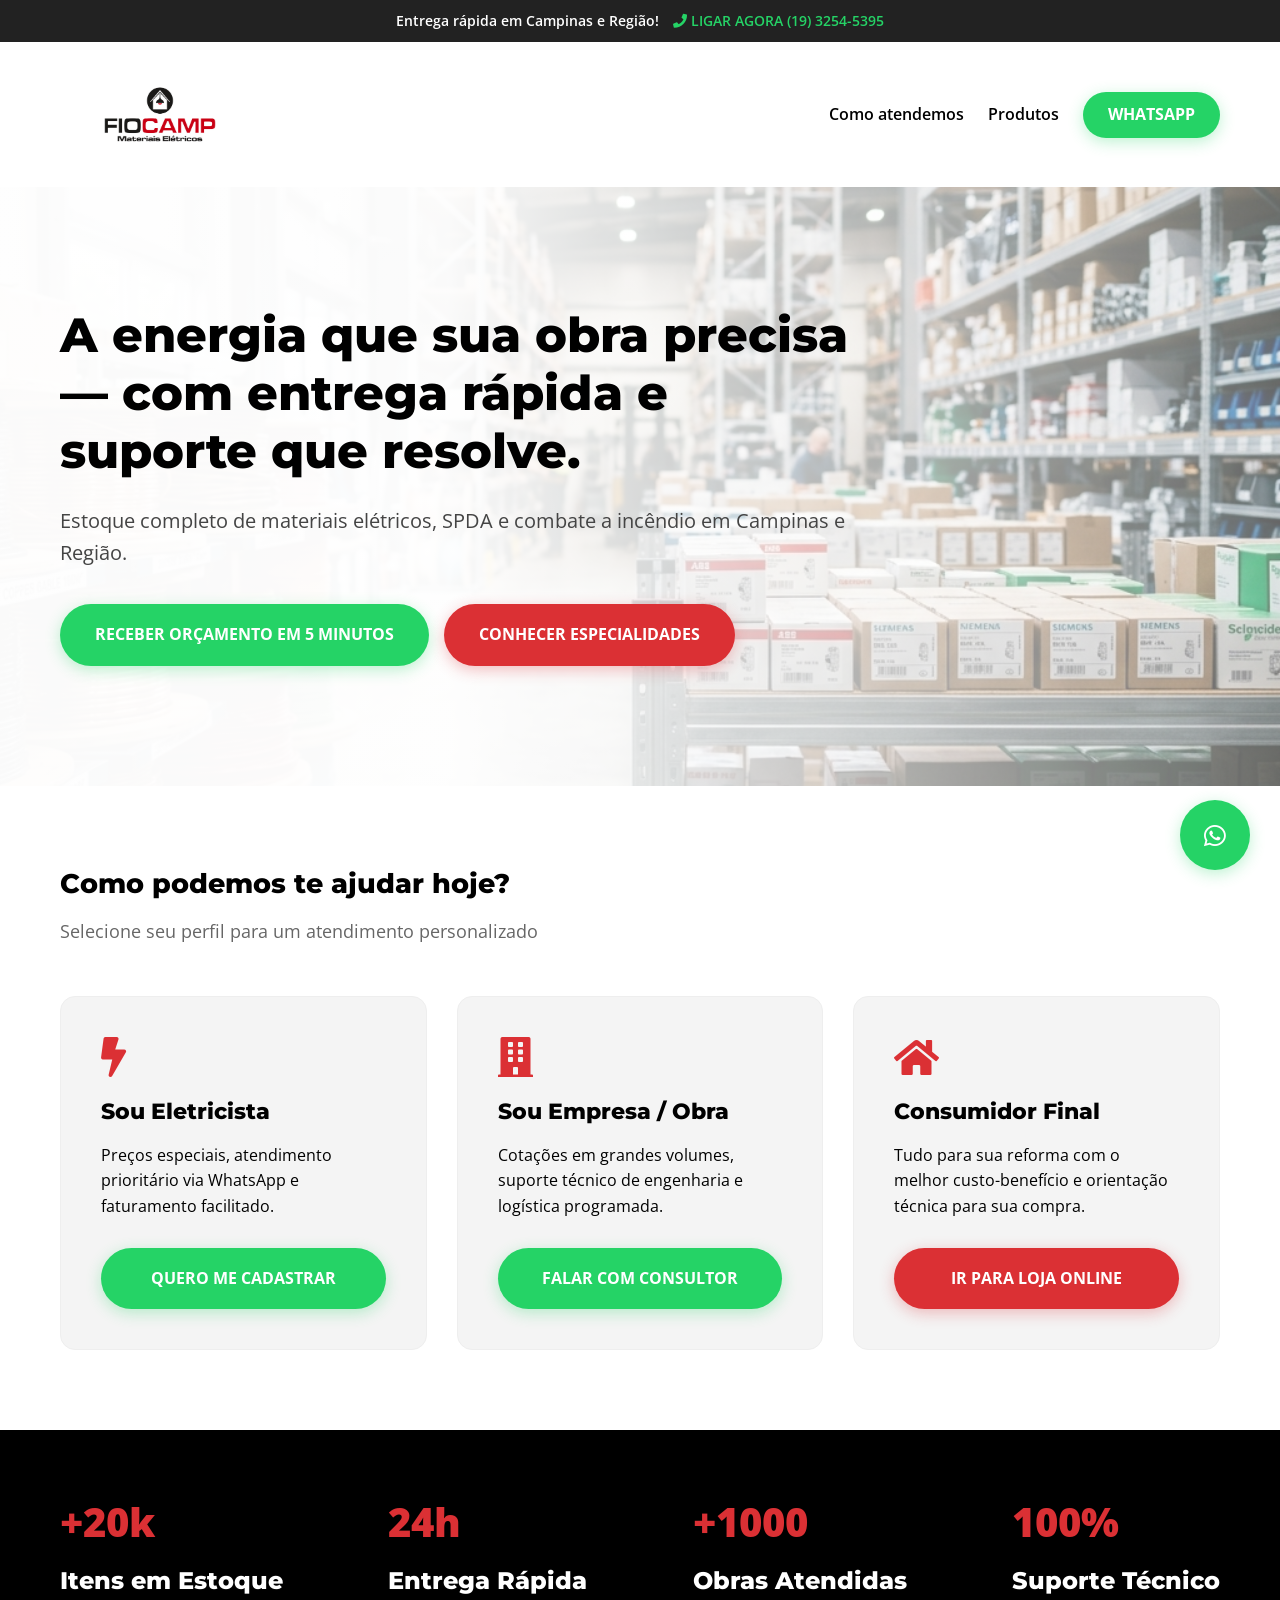
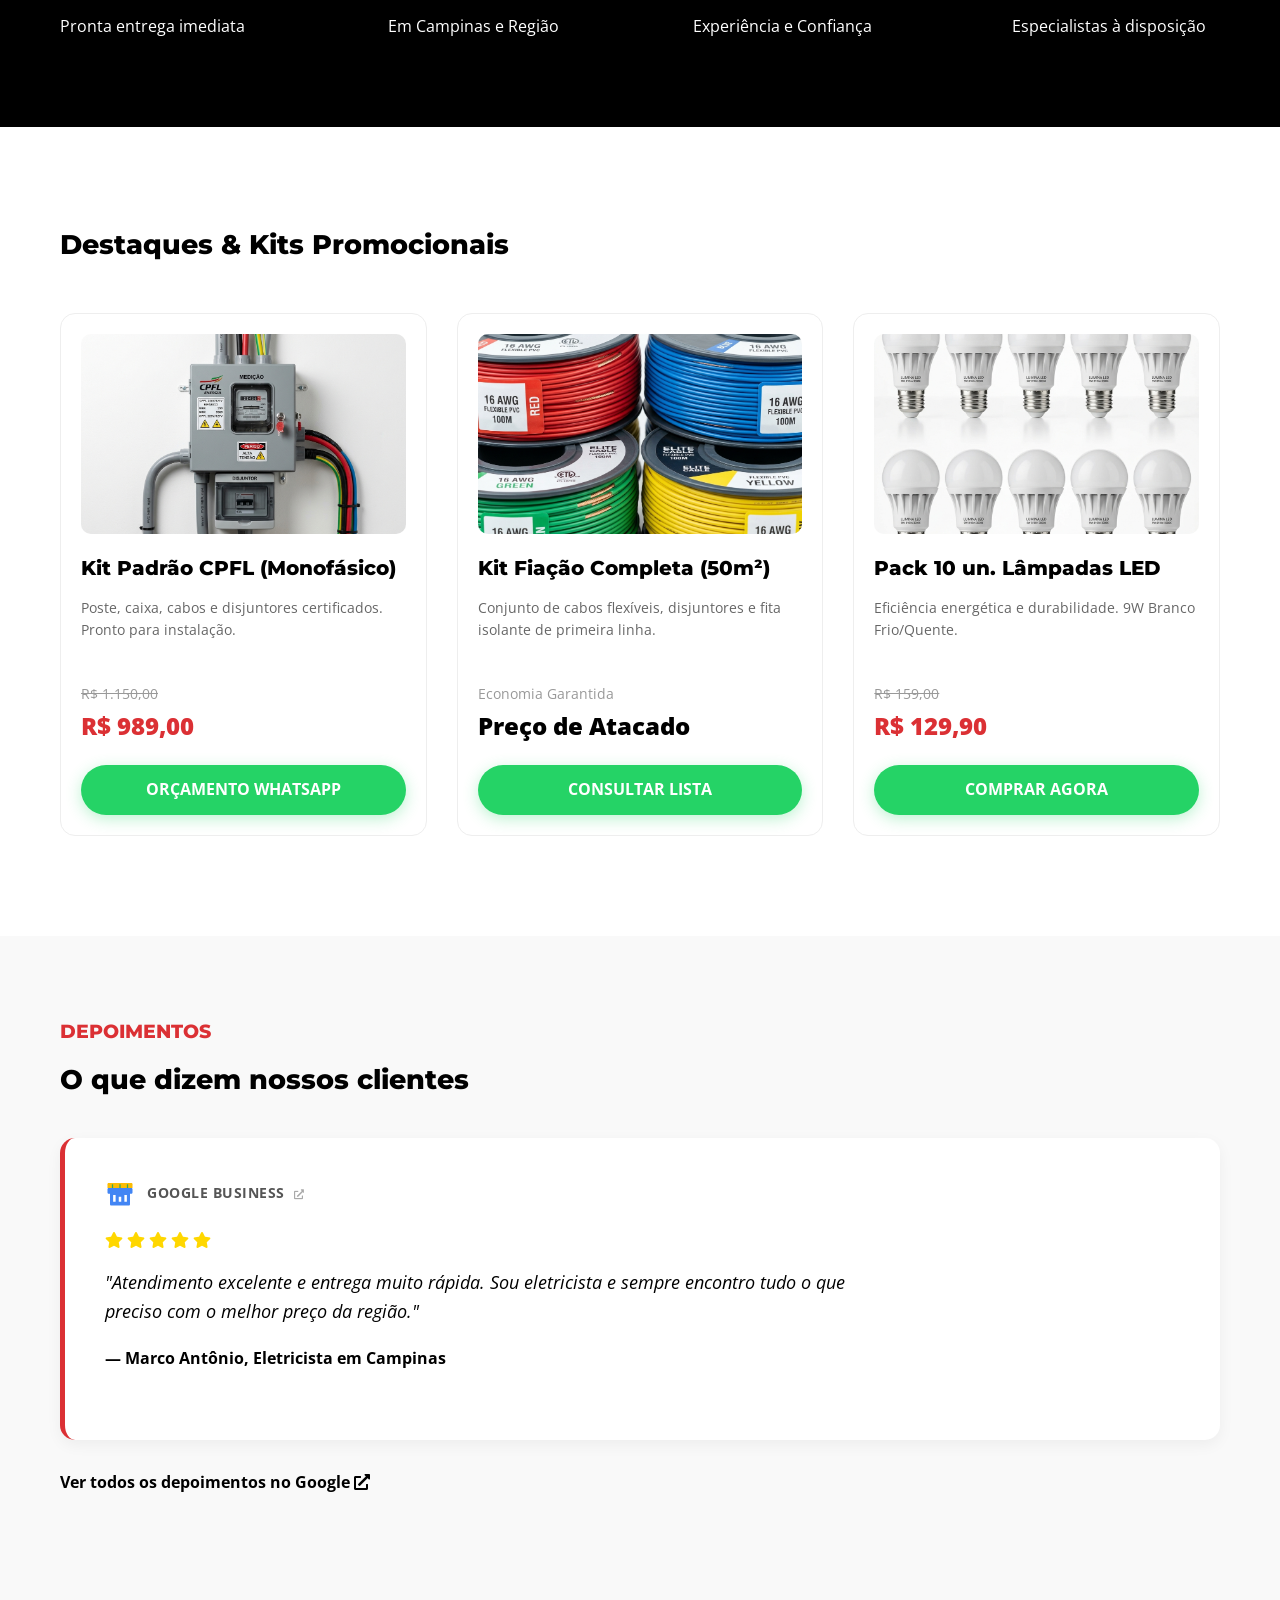
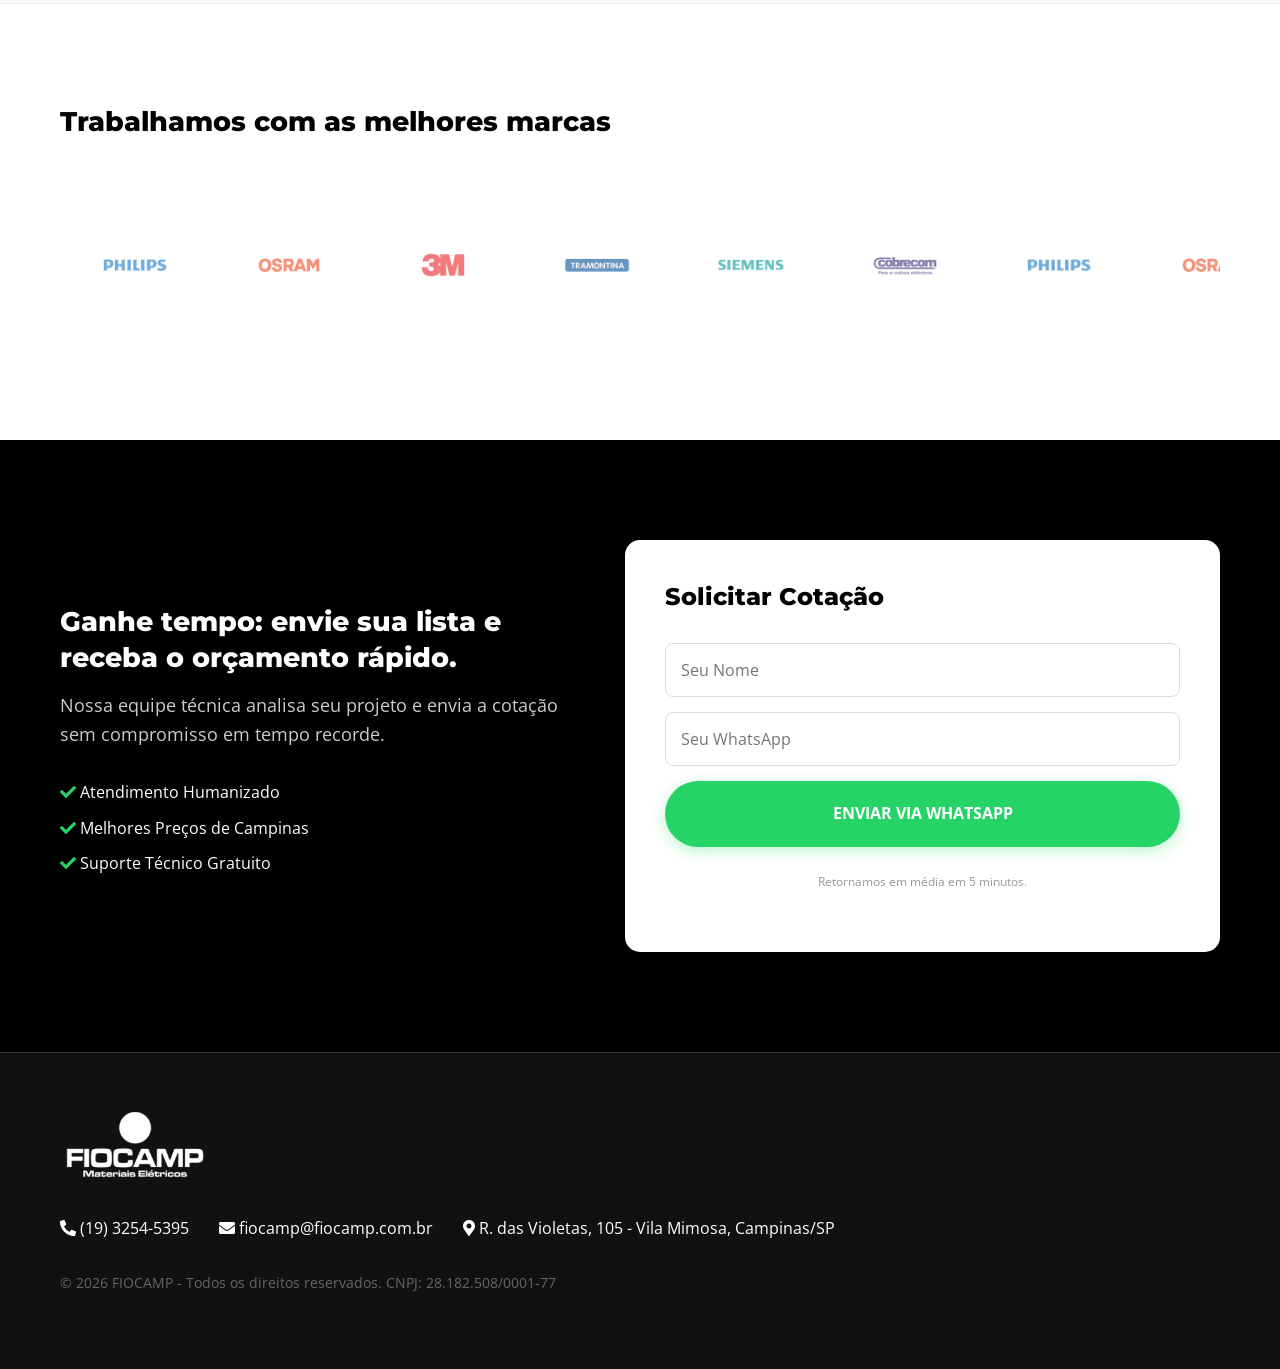
==== index.html @ ac436584 "LP Pronta" ====
<!DOCTYPE html>
<html lang="pt-BR" prefix="og: https://ogp.me/ns#" style="scroll-behavior: auto;">
<head>
    <!-- Google Tag Manager -->
    <script>(function(w,d,s,l,i){w[l]=w[l]||[];w[l].push({'gtm.start':
    new Date().getTime(),event:'gtm.js'});var f=d.getElementsByTagName(s)[0],
    j=d.createElement(s),dl=l!='dataLayer'?'&l='+l:'';j.async=true;j.src=
    'https://www.googletagmanager.com/gtm.js?id='+i+dl;f.parentNode.insertBefore(j,f);
    })(window,document,'script','dataLayer','GTM-TBTW4PV');</script>
    <!-- End Google Tag Manager -->
    <meta charset="utf-8"/>
    <meta content="width=device-width, initial-scale=1" name="viewport"/>
    <title>Fiocamp | Materiais Elétricos - Entrega Rápida e Suporte Técnico</title>
    <meta content="Na Fiocamp você encontra o melhor preço de Campinas e Região. Atendimento especializado para eletricistas e empresas." name="description"/>
    
    <!-- Professional Asset Structure -->
    <link href="assets/css/style_b1fcbb6258f4.css" rel="stylesheet"/>
    <link href="assets/css/frontend_5857b08c1a26.css" rel="stylesheet"/>
    <link href="assets/css/post-6_822594652a7a.css" rel="stylesheet"/>
    <link href="assets/css/all_f441f834dbaa.css" rel="stylesheet"/>
    <link href="assets/css/fiocamp-main.css" rel="stylesheet"/>
    
    <link crossorigin="anonymous" href="https://fonts.gstatic.com" rel="preconnect"/>
    <link href="https://fonts.googleapis.com/css2?family=Montserrat:wght@400;700;800&family=Open+Sans:wght@400;600;700&display=swap" rel="stylesheet">
</head>
<body class="home">
    <!-- Google Tag Manager (noscript) -->
    <noscript><iframe src="https://www.googletagmanager.com/ns.html?id=GTM-TBTW4PV"
    height="0" width="0" style="display:none;visibility:hidden"></iframe></noscript>
    <!-- End Google Tag Manager (noscript) -->

    <!-- Sticky Urgency Bar -->
    <div class="sticky-top-bar">
        Entrega rápida em Campinas e Região! 
        <a href="tel:1932545395"><i class="fas fa-phone"></i> LIGAR AGORA (19) 3254-5395</a>
    </div>

    <!-- Main Header -->
    <header class="header-main">
        <div class="fiocamp-container flex-between">
            <div class="logo">
                <img src="assets/img/logo-fiocamp_7df6f1ff0fe7.jpg" alt="Fiocamp Logo">
            </div>
            <nav>
                <a href="#how" style="margin-right: 20px; font-weight: 600; color: black; text-decoration: none;">Como atendemos</a>
                <a href="#products" style="margin-right: 20px; font-weight: 600; color: black; text-decoration: none;">Produtos</a>
                <a href="https://wa.me/551932545395" class="cta-button btn-whatsapp" style="padding: 10px 25px;">WhatsApp</a>
            </nav>
        </div>
    </header>

    <!-- Hero Section -->
    <section class="hero">
        <div class="fiocamp-container">
            <div class="hero-content">
                <h1>A energia que sua obra precisa — com entrega rápida e suporte que resolve.</h1>
                <p>Estoque completo de materiais elétricos, SPDA e combate a incêndio em Campinas e Região.</p>
                <div style="display: flex; gap: 15px; flex-wrap: wrap;">
                    <a href="https://wa.me/551932545395?text=Olá,%20gostaria%20de%20receber%20um%20orçamento%20rápido." class="cta-button btn-whatsapp">
                        Receber orçamento em 5 minutos
                    </a>
                    <a href="#how" class="cta-button btn-fiocamp">
                        Conhecer especialidades
                    </a>
                </div>
            </div>
        </div>
    </section>

    <!-- Segmentation Section -->
    <section id="how" class="segmentation">
        <div class="fiocamp-container">
            <h2>Como podemos te ajudar hoje?</h2>
            <p style="font-size: 18px; color: #666;">Selecione seu perfil para um atendimento personalizado</p>
            
            <div class="segment-grid">
                <!-- Card 1: Eletricista -->
                <div class="segment-card">
                    <i class="fas fa-bolt"></i>
                    <h3>Sou Eletricista</h3>
                    <p>Preços especiais, atendimento prioritário via WhatsApp e faturamento facilitado.</p>
                    <a href="https://wa.me/551932545395?text=Olá,%20sou%20eletricista%20e%20quero%20conhecer%20os%20benefícios." class="cta-button btn-whatsapp" style="display: block; width: 100%; box-sizing: border-box; margin-top: 15px;">Quero me cadastrar</a>
                </div>

                <!-- Card 2: Empresa/Obra -->
                <div class="segment-card">
                    <i class="fas fa-building"></i>
                    <h3>Sou Empresa / Obra</h3>
                    <p>Cotações em grandes volumes, suporte técnico de engenharia e logística programada.</p>
                    <a href="https://wa.me/551932545395?text=Olá,%20represento%20uma%20empresa%20e%20preciso%20de%20cotação%20para%20obra." class="cta-button btn-whatsapp" style="display: block; width: 100%; box-sizing: border-box; margin-top: 15px;">Falar com consultor</a>
                </div>

                <!-- Card 3: Consumidor -->
                <div class="segment-card">
                    <i class="fas fa-home"></i>
                    <h3>Consumidor Final</h3>
                    <p>Tudo para sua reforma com o melhor custo-benefício e orientação técnica para sua compra.</p>
                    <a href="https://fiocamp.com.br/loja/" class="cta-button btn-fiocamp" style="display: block; width: 100%; box-sizing: border-box; margin-top: 15px;">Ir para Loja Online</a>
                </div>
            </div>
        </div>
    </section>

    <!-- Value Grid / Social Proof Numbers -->
    <section class="value-grid">
        <div class="fiocamp-container flex-between steps-flex">
            <div class="step-item">
                <span>+20k</span>
                <h3>Itens em Estoque</h3>
                <p>Pronta entrega imediata</p>
            </div>
            <div class="step-item">
                <span>24h</span>
                <h3>Entrega Rápida</h3>
                <p>Em Campinas e Região</p>
            </div>
            <div class="step-item">
                <span>+1000</span>
                <h3>Obras Atendidas</h3>
                <p>Experiência e Confiança</p>
            </div>
            <div class="step-item">
                <span>100%</span>
                <h3>Suporte Técnico</h3>
                <p>Especialistas à disposição</p>
            </div>
        </div>
    </section>

    <!-- Active Sales / Kits Section -->
    <section id="products" style="padding: 100px 0; background: #fff;">
        <div class="fiocamp-container">
            <h2 style="margin-bottom: 50px;">Destaques & Kits Promocionais</h2>
            
            <div class="segment-grid">
                <!-- Kit 1 -->
                <div class="segment-card" style="text-align: left; padding: 20px; background: white;">
                    <img src="assets/img/kit-cpfl.png" alt="Kit Padrão CPFL" style="width: 100%; height: 200px; object-fit: cover; border-radius: 10px; margin-bottom: 20px;">
                    <h3 style="font-size: 20px;">Kit Padrão CPFL (Monofásico)</h3>
                    <p style="font-size: 14px; color: #666; height: 60px;">Poste, caixa, cabos e disjuntores certificados. Pronto para instalação.</p>
                    <div style="margin: 20px 0;">
                        <span style="font-size: 14px; color: #999; text-decoration: line-through;">R$ 1.150,00</span><br>
                        <span style="font-size: 24px; font-weight: 800; color: var(--brand-red);">R$ 989,00</span>
                    </div>
                    <a href="https://wa.me/551932545395?text=Quero%20o%20orçamento%20do%20Kit%20CPFL." class="cta-button btn-whatsapp" style="width: 100%; box-sizing: border-box; padding: 12px; display: block;">Orçamento WhatsApp</a>
                </div>

                <!-- Kit 2 -->
                <div class="segment-card" style="text-align: left; padding: 20px; background: white;">
                    <img src="assets/img/kit-fiacao.png" alt="Kit Fiação Completa" style="width: 100%; height: 200px; object-fit: cover; border-radius: 10px; margin-bottom: 20px;">
                    <h3 style="font-size: 20px;">Kit Fiação Completa (50m²)</h3>
                    <p style="font-size: 14px; color: #666; height: 60px;">Conjunto de cabos flexíveis, disjuntores e fita isolante de primeira linha.</p>
                    <div style="margin: 20px 0;">
                        <span style="font-size: 14px; color: #999;">Economia Garantida</span><br>
                        <span style="font-size: 24px; font-weight: 800; color: var(--brand-black);">Preço de Atacado</span>
                    </div>
                    <a href="https://wa.me/551932545395?text=Quero%20cotar%20fiação%20completa%20para%20minha%20casa." class="cta-button btn-whatsapp" style="width: 100%; box-sizing: border-box; padding: 12px; display: block;">Consultar Lista</a>
                </div>

                <!-- Kit 3 -->
                <div class="segment-card" style="text-align: left; padding: 20px; background: white;">
                    <img src="assets/img/kit-led.png" alt="Pack Lâmpadas LED" style="width: 100%; height: 200px; object-fit: cover; border-radius: 10px; margin-bottom: 20px;">
                    <h3 style="font-size: 20px;">Pack 10 un. Lâmpadas LED</h3>
                    <p style="font-size: 14px; color: #666; height: 60px;">Eficiência energética e durabilidade. 9W Branco Frio/Quente.</p>
                    <div style="margin: 20px 0;">
                        <span style="font-size: 14px; color: #999; text-decoration: line-through;">R$ 159,00</span><br>
                        <span style="font-size: 24px; font-weight: 800; color: var(--brand-red);">R$ 129,90</span>
                    </div>
                    <a href="https://wa.me/551932545395?text=Quero%20comprar%20o%20pack%20de%20lâmpadas%20LED." class="cta-button btn-whatsapp" style="width: 100%; box-sizing: border-box; padding: 12px; display: block;">Comprar Agora</a>
                </div>
            </div>
        </div>
    </section>

    <!-- Testimonials Section -->
    <section style="padding: 80px 0; background: #f9f9f9;">
        <div class="fiocamp-container">
            <h5 style="color: var(--brand-red) !important; text-transform: uppercase; text-align: left;">Depoimentos</h5>
            <h2 style="text-align: left;">O que dizem nossos clientes</h2>
            <div style="margin-top: 40px; padding: 40px; background: white; border-radius: 15px; box-shadow: 0 5px 15px rgba(0,0,0,0.05); text-align: left; border-left: 5px solid var(--brand-red);">
                <a href="https://maps.app.goo.gl/wK7rv4rqfvJJYTan6" target="_blank" style="display: flex; align-items: center; gap: 12px; margin-bottom: 20px; text-decoration: none; width: fit-content;">
                    <svg height="30" viewBox="0 0 48 48" width="30" xmlns="http://www.w3.org/2000/svg">
                        <path d="M42 16H6c-1.1 0-2 .9-2 2v5c0 1.1.9 2 2 2h2v17c0 1.1.9 2 2 2h28c1.1 0 2-.9 2-2V25h2c1.1 0 2-.9 2-2v-5c0-1.1-.9-2-2-2zM26 38h-4v-8h4v8zm9 0h-4V27h4v8zm-18 0h-4V27h4v8z" fill="#4285F4"/>
                        <path d="M42 8H6c-1.1 0-2 .9-2 2v6h40v-6c0-1.1-.9-2-2-2z" fill="#FBBC05"/>
                        <path d="M11 10h2v6h-2zM23 10h2v6h-2zM35 10h2v6h-2z" fill="#34A853"/>
                    </svg>
                    <span style="font-weight: 700; color: #555; font-size: 14px; letter-spacing: 0.5px;">GOOGLE BUSINESS <i class="fas fa-external-link-alt" style="font-size: 10px; margin-left: 5px; opacity: 0.5;"></i></span>
                </a>
                <div style="margin-bottom: 15px;">
                    <i class="fas fa-star" style="color: #FFD700;"></i>
                    <i class="fas fa-star" style="color: #FFD700;"></i>
                    <i class="fas fa-star" style="color: #FFD700;"></i>
                    <i class="fas fa-star" style="color: #FFD700;"></i>
                    <i class="fas fa-star" style="color: #FFD700;"></i>
                </div>
                <p style="font-style: italic; font-size: 18px; max-width: 800px; margin: 0; line-height: 1.6;">"Atendimento excelente e entrega muito rápida. Sou eletricista e sempre encontro tudo o que preciso com o melhor preço da região."</p>
                <p style="font-weight: 700; margin-top: 20px; color: var(--brand-black);">— Marco Antônio, Eletricista em Campinas</p>
            </div>
            <p style="margin-top: 30px; text-align: left;"><a href="https://maps.app.goo.gl/wK7rv4rqfvJJYTan6" target="_blank" style="color: var(--brand-black); font-weight: 700;">Ver todos os depoimentos no Google <i class="fas fa-external-link-alt"></i></a></p>
        </div>
    </section>

    <!-- Suppliers Section -->
    <section style="padding: 100px 0; background: white; border-top: 1px solid #eee;">
        <div class="fiocamp-container">
            <h2 style="margin-bottom: 50px;">Trabalhamos com as melhores marcas</h2>
            
            <div class="logo-slider">
                <div class="logo-slide-track">
                    <img src="assets/img/logo-philips_f23d763f620d.jpg" alt="Philips">
                    <img src="assets/img/logo-osram_849291868af7.jpg" alt="Osram">
                    <img src="assets/img/logo-3m_67d319522f03.jpg" alt="3M">
                    <img src="assets/img/logo-tramontina_ee890779afdc.jpg" alt="Tramontina">
                    <img src="assets/img/logo-siemens_4dee984e5276.jpg" alt="Siemens">
                    <img src="assets/img/logo-cobrecom_6df95ffb665f.jpg" alt="Cobrecom">
                    <img src="assets/img/logo-philips_f23d763f620d.jpg" alt="Philips">
                    <img src="assets/img/logo-osram_849291868af7.jpg" alt="Osram">
                    <img src="assets/img/logo-3m_67d319522f03.jpg" alt="3M">
                    <img src="assets/img/logo-tramontina_ee890779afdc.jpg" alt="Tramontina">
                    <img src="assets/img/logo-siemens_4dee984e5276.jpg" alt="Siemens">
                    <img src="assets/img/logo-cobrecom_6df95ffb665f.jpg" alt="Cobrecom">
                </div>
            </div>
        </div>
    </section>

    <!-- Simplified Contact Section -->
    <section id="contact" style="padding: 100px 0; background: #000; color: white;">
        <div class="fiocamp-container" style="display: flex; flex-wrap: wrap; gap: 50px; align-items: center;">
            <div style="flex: 1; min-width: 300px;">
                <h2 style="color: white !important;">Ganhe tempo: envie sua lista e receba o orçamento rápido.</h2>
                <p style="font-size: 18px; color: #ccc;">Nossa equipe técnica analisa seu projeto e envia a cotação sem compromisso em tempo recorde.</p>
                <div style="margin-top: 30px;">
                    <p style="margin-bottom: 10px;"><i class="fas fa-check" style="color: #25D366;"></i> Atendimento Humanizado</p>
                    <p style="margin-bottom: 10px;"><i class="fas fa-check" style="color: #25D366;"></i> Melhores Preços de Campinas</p>
                    <p style="margin-bottom: 10px;"><i class="fas fa-check" style="color: #25D366;"></i> Suporte Técnico Gratuito</p>
                </div>
            </div>
            <div style="flex: 1; min-width: 300px; background: white; padding: 40px; border-radius: 15px;">
                <h3 style="color: #000 !important; margin-bottom: 30px;">Solicitar Cotação</h3>
                <form id="whatsapp-contact-form" action="#" style="display: flex; flex-direction: column; gap: 15px;">
                    <input type="text" id="form-name" placeholder="Seu Nome" required style="padding: 15px; border-radius: 8px; border: 1px solid #ddd; font-family: inherit; width: 100%; box-sizing: border-box;">
                    <input type="text" id="form-phone" placeholder="Seu WhatsApp" required style="padding: 15px; border-radius: 8px; border: 1px solid #ddd; font-family: inherit; width: 100%; box-sizing: border-box;">
                    <button type="submit" class="cta-button btn-whatsapp" style="width: 100%; border: none;">ENVIAR VIA WHATSAPP</button>
                    <p style="font-size: 12px; color: #999; text-align: center; margin-top: 10px;">Retornamos em média em 5 minutos.</p>
                </form>
            </div>
        </div>
    </section>

    <!-- Footer -->
    <footer style="padding: 50px 0; background: #111; color: white; border-top: 1px solid #333; text-align: left;">
        <div class="fiocamp-container">
            <img src="assets/img/logo-fiocamp-238x132_993b804671f2.png" alt="Fiocamp" style="max-width: 150px; filter: brightness(0) invert(1); margin-bottom: 30px;">
            <div style="display: flex; justify-content: flex-start; gap: 30px; margin-bottom: 30px; flex-wrap: wrap;">
                <span><i class="fas fa-phone-alt"></i> (19) 3254-5395</span>
                <span><i class="fas fa-envelope"></i> fiocamp@fiocamp.com.br</span>
                <span><i class="fas fa-map-marker-alt"></i> R. das Violetas, 105 - Vila Mimosa, Campinas/SP</span>
            </div>
            <p style="font-size: 14px; color: #666;">&copy; 2026 FIOCAMP - Todos os direitos reservados. CNPJ: 28.182.508/0001-77</p>
        </div>
    </footer>

    <!-- Floating WhatsApp -->
    <div class="whatsapp-float">
        <a href="https://wa.me/551932545395" class="cta-button btn-whatsapp" style="border-radius: 50%; padding: 20px; font-size: 25px; display: flex; align-items: center; justify-content: center; width: 70px; height: 70px;">
            <i class="fab fa-whatsapp"></i>
        </a>
    </div>

    <!-- Mobile Action Bar -->
    <div class="mobile-action-bar">
        <a href="tel:1932545395" class="cta-button btn-fiocamp"><i class="fas fa-phone"></i> LIGAR</a>
        <a href="https://wa.me/551932545395" class="cta-button btn-whatsapp"><i class="fab fa-whatsapp"></i> WHATSAPP</a>
    </div>

    <!-- Scripts -->
    <script src="assets/js/fiocamp-main.js"></script>

</body>
</html>
---- assets/css/style_b1fcbb6258f4.css ----
@charset "UTF-8";a,abbr,acronym,address,applet,big,blockquote,body,caption,cite,code,dd,del,dfn,div,dl,dt,em,fieldset,font,form,h1,h2,h3,h4,h5,h6,html,iframe,ins,kbd,label,legend,li,object,ol,p,pre,q,s,samp,small,span,strike,strong,sub,sup,table,tbody,td,tfoot,th,thead,tr,tt,ul,var{border:0;font-size:100%;font-style:inherit;font-weight:inherit;margin:0;outline:0;padding:0;vertical-align:baseline}html{-webkit-text-size-adjust:100%}body{margin:0}article,aside,details,figcaption,figure,footer,header,main,menu,nav,section,summary{display:block}audio,canvas,progress,video{display:inline-block;vertical-align:baseline}audio:not([controls]){display:none;height:0}[hidden],template{display:none}a{background-color:transparent}a:active{outline:0}a,a:focus,a:hover,a:visited{text-decoration:none}abbr[title]{border-bottom:1px dotted}b,strong{font-weight:700}dfn{font-style:italic}mark{background:#ff0;color:#000}small{font-size:80%}sub,sup{font-size:75%;line-height:0;position:relative;vertical-align:baseline}sup{top:-.5em}sub{bottom:-.25em}img{border:0}figure{margin:0}hr{box-sizing:content-box;height:0}pre{overflow:auto}code,kbd,pre,samp{font-size:1em}button,input,optgroup,select,textarea{color:inherit;font:inherit;margin:0}button,select{text-transform:none}button,html input[type=button],input[type=reset],input[type=submit]{-webkit-appearance:button;cursor:pointer}button[disabled],html input[disabled]{cursor:default}button::-moz-focus-inner,input::-moz-focus-inner{border:0;padding:0}input{line-height:normal}input[type=checkbox],input[type=radio]{box-sizing:border-box;padding:0}input[type=number]::-webkit-inner-spin-button,input[type=number]::-webkit-outer-spin-button{height:auto}input[type=search]{-webkit-appearance:textfield;box-sizing:content-box}#comments .submit,.search .search-submit{padding:10px 15px;border-radius:2px;line-height:1.8571428571;border:0}.archive .no-results .ast-search-submit,.search .site-main .ast-search-submit{display:none}input[type=search]::-webkit-search-cancel-button,input[type=search]::-webkit-search-decoration{-webkit-appearance:none}fieldset{border:1px solid var(--ast-border-color);margin:0 0;padding:.35em .625em .75em}legend{border:0;padding:0}fieldset legend{margin-bottom:1.5em;padding:0 .5em}textarea{overflow:auto}optgroup{font-weight:700}table{border-collapse:collapse;border-spacing:0}td,th{padding:0}/*!
 * Bootstrap v4.0.0-alpha.2 (https://getbootstrap.com)
 */@media (min-width:544px){.ast-container{max-width:100%}}@media (min-width:768px){.ast-container{max-width:100%}}@media (min-width:992px){.ast-container{max-width:100%}}@media (min-width:1200px){.ast-container{max-width:100%}}.ast-container,.ast-container-fluid{margin-left:auto;margin-right:auto;padding-left:20px;padding-right:20px}.ast-container-fluid::after,.ast-container::after{content:"";display:table;clear:both}.ast-row::after{content:"";display:table;clear:both}.ast-row{margin-left:-20px;margin-right:-20px}.ast-col-lg-1,.ast-col-lg-10,.ast-col-lg-11,.ast-col-lg-12,.ast-col-lg-2,.ast-col-lg-3,.ast-col-lg-4,.ast-col-lg-5,.ast-col-lg-6,.ast-col-lg-7,.ast-col-lg-8,.ast-col-lg-9,.ast-col-md-1,.ast-col-md-10,.ast-col-md-11,.ast-col-md-12,.ast-col-md-2,.ast-col-md-3,.ast-col-md-4,.ast-col-md-5,.ast-col-md-6,.ast-col-md-7,.ast-col-md-8,.ast-col-md-9,.ast-col-sm-1,.ast-col-sm-10,.ast-col-sm-11,.ast-col-sm-12,.ast-col-sm-2,.ast-col-sm-3,.ast-col-sm-4,.ast-col-sm-5,.ast-col-sm-6,.ast-col-sm-7,.ast-col-sm-8,.ast-col-sm-9,.ast-col-xl-1,.ast-col-xl-10,.ast-col-xl-11,.ast-col-xl-12,.ast-col-xl-2,.ast-col-xl-3,.ast-col-xl-4,.ast-col-xl-5,.ast-col-xl-6,.ast-col-xl-7,.ast-col-xl-8,.ast-col-xl-9,.ast-col-xs-1,.ast-col-xs-10,.ast-col-xs-11,.ast-col-xs-12,.ast-col-xs-2,.ast-col-xs-3,.ast-col-xs-4,.ast-col-xs-5,.ast-col-xs-6,.ast-col-xs-7,.ast-col-xs-8,.ast-col-xs-9{position:relative;min-height:1px;padding-left:20px;padding-right:20px}.ast-col-xs-1,.ast-col-xs-10,.ast-col-xs-11,.ast-col-xs-12,.ast-col-xs-2,.ast-col-xs-3,.ast-col-xs-4,.ast-col-xs-5,.ast-col-xs-6,.ast-col-xs-7,.ast-col-xs-8,.ast-col-xs-9{float:left}.ast-col-xs-1{width:8.3333333333%}.ast-col-xs-2{width:16.6666666667%}.ast-col-xs-3{width:25%}.ast-col-xs-4{width:33.3333333333%}.ast-col-xs-5{width:41.6666666667%}.ast-col-xs-6{width:50%}.ast-col-xs-7{width:58.3333333333%}.ast-col-xs-8{width:66.6666666667%}.ast-col-xs-9{width:75%}.ast-col-xs-10{width:83.3333333333%}.ast-col-xs-11{width:91.6666666667%}.ast-col-xs-12{width:100%}.ast-col-xs-pull-0{right:auto}.ast-col-xs-pull-1{right:8.3333333333%}.ast-col-xs-pull-2{right:16.6666666667%}.ast-col-xs-pull-3{right:25%}.ast-col-xs-pull-4{right:33.3333333333%}.ast-col-xs-pull-5{right:41.6666666667%}.ast-col-xs-pull-6{right:50%}.ast-col-xs-pull-7{right:58.3333333333%}.ast-col-xs-pull-8{right:66.6666666667%}.ast-col-xs-pull-9{right:75%}.ast-col-xs-pull-10{right:83.3333333333%}.ast-col-xs-pull-11{right:91.6666666667%}.ast-col-xs-pull-12{right:100%}.ast-col-xs-push-0{left:auto}.ast-col-xs-push-1{left:8.3333333333%}.ast-col-xs-push-2{left:16.6666666667%}.ast-col-xs-push-3{left:25%}.ast-col-xs-push-4{left:33.3333333333%}.ast-col-xs-push-5{left:41.6666666667%}.ast-col-xs-push-6{left:50%}.ast-col-xs-push-7{left:58.3333333333%}.ast-col-xs-push-8{left:66.6666666667%}.ast-col-xs-push-9{left:75%}.ast-col-xs-push-10{left:83.3333333333%}.ast-col-xs-push-11{left:91.6666666667%}.ast-col-xs-push-12{left:100%}.ast-col-xs-offset-0{margin-left:0}.ast-col-xs-offset-1{margin-left:8.3333333333%}.ast-col-xs-offset-2{margin-left:16.6666666667%}.ast-col-xs-offset-3{margin-left:25%}.ast-col-xs-offset-4{margin-left:33.3333333333%}.ast-col-xs-offset-5{margin-left:41.6666666667%}.ast-col-xs-offset-6{margin-left:50%}.ast-col-xs-offset-7{margin-left:58.3333333333%}.ast-col-xs-offset-8{margin-left:66.6666666667%}.ast-col-xs-offset-9{margin-left:75%}.ast-col-xs-offset-10{margin-left:83.3333333333%}.ast-col-xs-offset-11{margin-left:91.6666666667%}.ast-col-xs-offset-12{margin-left:100%}@media (min-width:544px){.ast-col-sm-1,.ast-col-sm-10,.ast-col-sm-11,.ast-col-sm-12,.ast-col-sm-2,.ast-col-sm-3,.ast-col-sm-4,.ast-col-sm-5,.ast-col-sm-6,.ast-col-sm-7,.ast-col-sm-8,.ast-col-sm-9{float:left}.ast-col-sm-1{width:8.3333333333%}.ast-col-sm-2{width:16.6666666667%}.ast-col-sm-3{width:25%}.ast-col-sm-4{width:33.3333333333%}.ast-col-sm-5{width:41.6666666667%}.ast-col-sm-6{width:50%}.ast-col-sm-7{width:58.3333333333%}.ast-col-sm-8{width:66.6666666667%}.ast-col-sm-9{width:75%}.ast-col-sm-10{width:83.3333333333%}.ast-col-sm-11{width:91.6666666667%}.ast-col-sm-12{width:100%}.ast-col-sm-pull-0{right:auto}.ast-col-sm-pull-1{right:8.3333333333%}.ast-col-sm-pull-2{right:16.6666666667%}.ast-col-sm-pull-3{right:25%}.ast-col-sm-pull-4{right:33.3333333333%}.ast-col-sm-pull-5{right:41.6666666667%}.ast-col-sm-pull-6{right:50%}.ast-col-sm-pull-7{right:58.3333333333%}.ast-col-sm-pull-8{right:66.6666666667%}.ast-col-sm-pull-9{right:75%}.ast-col-sm-pull-10{right:83.3333333333%}.ast-col-sm-pull-11{right:91.6666666667%}.ast-col-sm-pull-12{right:100%}.ast-col-sm-push-0{left:auto}.ast-col-sm-push-1{left:8.3333333333%}.ast-col-sm-push-2{left:16.6666666667%}.ast-col-sm-push-3{left:25%}.ast-col-sm-push-4{left:33.3333333333%}.ast-col-sm-push-5{left:41.6666666667%}.ast-col-sm-push-6{left:50%}.ast-col-sm-push-7{left:58.3333333333%}.ast-col-sm-push-8{left:66.6666666667%}.ast-col-sm-push-9{left:75%}.ast-col-sm-push-10{left:83.3333333333%}.ast-col-sm-push-11{left:91.6666666667%}.ast-col-sm-push-12{left:100%}.ast-col-sm-offset-0{margin-left:0}.ast-col-sm-offset-1{margin-left:8.3333333333%}.ast-col-sm-offset-2{margin-left:16.6666666667%}.ast-col-sm-offset-3{margin-left:25%}.ast-col-sm-offset-4{margin-left:33.3333333333%}.ast-col-sm-offset-5{margin-left:41.6666666667%}.ast-col-sm-offset-6{margin-left:50%}.ast-col-sm-offset-7{margin-left:58.3333333333%}.ast-col-sm-offset-8{margin-left:66.6666666667%}.ast-col-sm-offset-9{margin-left:75%}.ast-col-sm-offset-10{margin-left:83.3333333333%}.ast-col-sm-offset-11{margin-left:91.6666666667%}.ast-col-sm-offset-12{margin-left:100%}}@media (min-width:768px){.ast-col-md-1,.ast-col-md-10,.ast-col-md-11,.ast-col-md-12,.ast-col-md-2,.ast-col-md-3,.ast-col-md-4,.ast-col-md-5,.ast-col-md-6,.ast-col-md-7,.ast-col-md-8,.ast-col-md-9{float:left}.ast-col-md-1{width:8.3333333333%}.ast-col-md-2{width:16.6666666667%}.ast-col-md-3{width:25%}.ast-col-md-4{width:33.3333333333%}.ast-col-md-5{width:41.6666666667%}.ast-col-md-6{width:50%}.ast-col-md-7{width:58.3333333333%}.ast-col-md-8{width:66.6666666667%}.ast-col-md-9{width:75%}.ast-col-md-10{width:83.3333333333%}.ast-col-md-11{width:91.6666666667%}.ast-col-md-12{width:100%}.ast-col-md-pull-0{right:auto}.ast-col-md-pull-1{right:8.3333333333%}.ast-col-md-pull-2{right:16.6666666667%}.ast-col-md-pull-3{right:25%}.ast-col-md-pull-4{right:33.3333333333%}.ast-col-md-pull-5{right:41.6666666667%}.ast-col-md-pull-6{right:50%}.ast-col-md-pull-7{right:58.3333333333%}.ast-col-md-pull-8{right:66.6666666667%}.ast-col-md-pull-9{right:75%}.ast-col-md-pull-10{right:83.3333333333%}.ast-col-md-pull-11{right:91.6666666667%}.ast-col-md-pull-12{right:100%}.ast-col-md-push-0{left:auto}.ast-col-md-push-1{left:8.3333333333%}.ast-col-md-push-2{left:16.6666666667%}.ast-col-md-push-3{left:25%}.ast-col-md-push-4{left:33.3333333333%}.ast-col-md-push-5{left:41.6666666667%}.ast-col-md-push-6{left:50%}.ast-col-md-push-7{left:58.3333333333%}.ast-col-md-push-8{left:66.6666666667%}.ast-col-md-push-9{left:75%}.ast-col-md-push-10{left:83.3333333333%}.ast-col-md-push-11{left:91.6666666667%}.ast-col-md-push-12{left:100%}.ast-col-md-offset-0{margin-left:0}.ast-col-md-offset-1{margin-left:8.3333333333%}.ast-col-md-offset-2{margin-left:16.6666666667%}.ast-col-md-offset-3{margin-left:25%}.ast-col-md-offset-4{margin-left:33.3333333333%}.ast-col-md-offset-5{margin-left:41.6666666667%}.ast-col-md-offset-6{margin-left:50%}.ast-col-md-offset-7{margin-left:58.3333333333%}.ast-col-md-offset-8{margin-left:66.6666666667%}.ast-col-md-offset-9{margin-left:75%}.ast-col-md-offset-10{margin-left:83.3333333333%}.ast-col-md-offset-11{margin-left:91.6666666667%}.ast-col-md-offset-12{margin-left:100%}}@media (min-width:992px){.ast-col-lg-1,.ast-col-lg-10,.ast-col-lg-11,.ast-col-lg-12,.ast-col-lg-2,.ast-col-lg-3,.ast-col-lg-4,.ast-col-lg-5,.ast-col-lg-6,.ast-col-lg-7,.ast-col-lg-8,.ast-col-lg-9{float:left}.ast-col-lg-1{width:8.3333333333%}.ast-col-lg-2{width:16.6666666667%}.ast-col-lg-3{width:25%}.ast-col-lg-4{width:33.3333333333%}.ast-col-lg-5{width:41.6666666667%}.ast-col-lg-6{width:50%}.ast-col-lg-7{width:58.3333333333%}.ast-col-lg-8{width:66.6666666667%}.ast-col-lg-9{width:75%}.ast-col-lg-10{width:83.3333333333%}.ast-col-lg-11{width:91.6666666667%}.ast-col-lg-12{width:100%}.ast-col-lg-pull-0{right:auto}.ast-col-lg-pull-1{right:8.3333333333%}.ast-col-lg-pull-2{right:16.6666666667%}.ast-col-lg-pull-3{right:25%}.ast-col-lg-pull-4{right:33.3333333333%}.ast-col-lg-pull-5{right:41.6666666667%}.ast-col-lg-pull-6{right:50%}.ast-col-lg-pull-7{right:58.3333333333%}.ast-col-lg-pull-8{right:66.6666666667%}.ast-col-lg-pull-9{right:75%}.ast-col-lg-pull-10{right:83.3333333333%}.ast-col-lg-pull-11{right:91.6666666667%}.ast-col-lg-pull-12{right:100%}.ast-col-lg-push-0{left:auto}.ast-col-lg-push-1{left:8.3333333333%}.ast-col-lg-push-2{left:16.6666666667%}.ast-col-lg-push-3{left:25%}.ast-col-lg-push-4{left:33.3333333333%}.ast-col-lg-push-5{left:41.6666666667%}.ast-col-lg-push-6{left:50%}.ast-col-lg-push-7{left:58.3333333333%}.ast-col-lg-push-8{left:66.6666666667%}.ast-col-lg-push-9{left:75%}.ast-col-lg-push-10{left:83.3333333333%}.ast-col-lg-push-11{left:91.6666666667%}.ast-col-lg-push-12{left:100%}.ast-col-lg-offset-0{margin-left:0}.ast-col-lg-offset-1{margin-left:8.3333333333%}.ast-col-lg-offset-2{margin-left:16.6666666667%}.ast-col-lg-offset-3{margin-left:25%}.ast-col-lg-offset-4{margin-left:33.3333333333%}.ast-col-lg-offset-5{margin-left:41.6666666667%}.ast-col-lg-offset-6{margin-left:50%}.ast-col-lg-offset-7{margin-left:58.3333333333%}.ast-col-lg-offset-8{margin-left:66.6666666667%}.ast-col-lg-offset-9{margin-left:75%}.ast-col-lg-offset-10{margin-left:83.3333333333%}.ast-col-lg-offset-11{margin-left:91.6666666667%}.ast-col-lg-offset-12{margin-left:100%}}@media (min-width:1200px){.ast-col-xl-1,.ast-col-xl-10,.ast-col-xl-11,.ast-col-xl-12,.ast-col-xl-2,.ast-col-xl-3,.ast-col-xl-4,.ast-col-xl-5,.ast-col-xl-6,.ast-col-xl-7,.ast-col-xl-8,.ast-col-xl-9{float:left}.ast-col-xl-1{width:8.3333333333%}.ast-col-xl-2{width:16.6666666667%}.ast-col-xl-3{width:25%}.ast-col-xl-4{width:33.3333333333%}.ast-col-xl-5{width:41.6666666667%}.ast-col-xl-6{width:50%}.ast-col-xl-7{width:58.3333333333%}.ast-col-xl-8{width:66.6666666667%}.ast-col-xl-9{width:75%}.ast-col-xl-10{width:83.3333333333%}.ast-col-xl-11{width:91.6666666667%}.ast-col-xl-12{width:100%}.ast-col-xl-pull-0{right:auto}.ast-col-xl-pull-1{right:8.3333333333%}.ast-col-xl-pull-2{right:16.6666666667%}.ast-col-xl-pull-3{right:25%}.ast-col-xl-pull-4{right:33.3333333333%}.ast-col-xl-pull-5{right:41.6666666667%}.ast-col-xl-pull-6{right:50%}.ast-col-xl-pull-7{right:58.3333333333%}.ast-col-xl-pull-8{right:66.6666666667%}.ast-col-xl-pull-9{right:75%}.ast-col-xl-pull-10{right:83.3333333333%}.ast-col-xl-pull-11{right:91.6666666667%}.ast-col-xl-pull-12{right:100%}.ast-col-xl-push-0{left:auto}.ast-col-xl-push-1{left:8.3333333333%}.ast-col-xl-push-2{left:16.6666666667%}.ast-col-xl-push-3{left:25%}.ast-col-xl-push-4{left:33.3333333333%}.ast-col-xl-push-5{left:41.6666666667%}.ast-col-xl-push-6{left:50%}.ast-col-xl-push-7{left:58.3333333333%}.ast-col-xl-push-8{left:66.6666666667%}.ast-col-xl-push-9{left:75%}.ast-col-xl-push-10{left:83.3333333333%}.ast-col-xl-push-11{left:91.6666666667%}.ast-col-xl-push-12{left:100%}.ast-col-xl-offset-0{margin-left:0}.ast-col-xl-offset-1{margin-left:8.3333333333%}.ast-col-xl-offset-2{margin-left:16.6666666667%}.ast-col-xl-offset-3{margin-left:25%}.ast-col-xl-offset-4{margin-left:33.3333333333%}.ast-col-xl-offset-5{margin-left:41.6666666667%}.ast-col-xl-offset-6{margin-left:50%}.ast-col-xl-offset-7{margin-left:58.3333333333%}.ast-col-xl-offset-8{margin-left:66.6666666667%}.ast-col-xl-offset-9{margin-left:75%}.ast-col-xl-offset-10{margin-left:83.3333333333%}.ast-col-xl-offset-11{margin-left:91.6666666667%}.ast-col-xl-offset-12{margin-left:100%}}h1,h2,h3,h4,h5,h6{clear:both}.entry-content :where(h1),h1{color:#808285;font-size:2em;line-height:1.2}.entry-content :where(h2),h2{color:#808285;font-size:1.7em;line-height:1.3}.entry-content :where(h3),h3{color:#808285;font-size:1.5em;line-height:1.4}.entry-content :where(h4),h4{color:#808285;line-height:1.5;font-size:1.3em}.entry-content :where(h5),h5{color:#808285;line-height:1.6;font-size:1.2em}.entry-content :where(h6),h6{color:#808285;line-height:1.7;font-size:1.1em}html{box-sizing:border-box}*,:after,:before{box-sizing:inherit}body{color:#808285;background:#fff;font-style:normal}ol,ul{margin:0 0 1.5em 3em}ul{list-style:disc}ol{list-style:decimal}li>ol,li>ul{margin-bottom:0;margin-left:1.5em}dt{font-weight:600}dd{margin:0 1.5em 1em}b,strong{font-weight:700}cite,dfn,em,i{font-style:italic}blockquote,q{quotes:"" ""}blockquote:after,blockquote:before,q:after,q:before{content:""}blockquote{border-left:5px solid var(--ast-border-color);padding:20px;font-size:1.2em;font-style:italic;margin:0 0 1.5em;position:relative}address{margin:0 0 1.5em}address,cite{font-style:italic}abbr,acronym{border-bottom:1px dotted #666;cursor:help}pre{background:var(--ast-code-block-background);font-family:"Courier 10 Pitch",Courier,monospace;margin-bottom:1.6em;overflow:auto;max-width:100%;padding:1.6em}code,kbd,tt,var{font:1em Monaco,Consolas,"Andale Mono","DejaVu Sans Mono",monospace}img{height:auto;max-width:100%}hr{background-color:#ccc;border:0;height:1px;margin-bottom:1.5em}.ast-button,.button,button,input,select,textarea{color:#808285;font-weight:400;font-size:100%;margin:0;vertical-align:baseline}button,input{line-height:normal}.normal-search{margin-right:-5px}big{font-size:125%}ins,mark{background:0 0;text-decoration:none}table,td,th{border:1px solid var(--ast-border-color)}table{border-collapse:separate;border-spacing:0;border-width:1px 0 0 1px;margin:0 0 1.5em;width:100%}th{font-weight:600}td,th{padding:.7em 1em;border-width:0 1px 1px 0}.ast-button,.button,button,input[type=button],input[type=reset],input[type=submit]{border:1px solid;border-color:var(--ast-border-color);border-radius:2px;background:#e6e6e6;padding:.6em 1em .4em;color:#fff}.ast-button:focus,.ast-button:hover,.button:focus,.button:hover,button:focus,button:hover,input[type=button]:focus,input[type=button]:hover,input[type=reset]:focus,input[type=reset]:hover,input[type=submit]:focus,input[type=submit]:hover{color:#fff;border-color:var(--ast-border-color)}.ast-button:active,.ast-button:focus,.button:active,.button:focus,button:active,button:focus,input[type=button]:active,input[type=button]:focus,input[type=reset]:active,input[type=reset]:focus,input[type=submit]:active,input[type=submit]:focus{border-color:var(--ast-border-color);outline:0}input[type=email],input[type=password],input[type=search],input[type=tel],input[type=text],input[type=url],textarea{color:#666;border:1px solid var(--ast-border-color);border-radius:2px;-webkit-appearance:none}input[type=email]:focus,input[type=password]:focus,input[type=search]:focus,input[type=tel]:focus,input[type=text]:focus,input[type=url]:focus,textarea:focus{color:#111}textarea{padding-left:3px;width:100%}a{color:#4169e1}a:focus,a:hover{color:#191970}a:focus{outline:thin dotted}a:hover{outline:0}.screen-reader-text{border:0;clip:rect(1px,1px,1px,1px);height:1px;margin:-1px;overflow:hidden;padding:0;position:absolute;width:1px;word-wrap:normal!important}.screen-reader-text:focus{background-color:#f1f1f1;border-radius:2px;box-shadow:0 0 2px 2px rgba(0,0,0,.6);clip:auto!important;color:#21759b;display:block;font-size:12.25px;font-size:.875rem;height:auto;left:5px;line-height:normal;padding:15px 23px 14px;text-decoration:none;top:5px;width:auto;z-index:100000}.alignleft{display:inline;float:left;margin-right:1.5em}.alignright{display:inline;float:right;margin-left:1.5em}.aligncenter{clear:both;text-align:center;display:block;margin-left:auto;margin-right:auto}#primary:after,#primary:before,#secondary:after,#secondary:before,.ast-container:after,.ast-container:before,.ast-row:after,.ast-row:before,.clear:after,.clear:before,.sidebar-main:after,.sidebar-main:before,.site-content:after,.site-content:before,.site-footer:after,.site-footer:before,.site-header:after,.site-header:before,.site-main:after,.site-main:before{content:"";display:table}#primary:after,#secondary:after,.ast-container:after,.ast-row:after,.clear:after,.sidebar-main:after,.site-content:after,.site-footer:after,.site-header:after,.site-main:after{clear:both}.entry-content[data-ast-blocks-layout]>embed,.entry-content[data-ast-blocks-layout]>iframe,.entry-content[data-ast-blocks-layout]>object,embed,iframe,object{max-width:100%}.wp-caption{margin-bottom:1.5em;max-width:100%}.wp-caption img[class*=wp-image-]{display:block;margin-left:auto;margin-right:auto}.wp-caption .wp-caption-text{margin:.8075em 0}.wp-caption-text{text-align:center}::selection{color:#fff;background:#0274be}body:not(.logged-in){position:relative}body{-webkit-font-smoothing:antialiased;-moz-osx-font-smoothing:grayscale}#page{position:relative}a,a:focus{text-decoration:none}.secondary a *,.site-footer a *,.site-header a *,a{transition:all .2s linear}.capitalize{text-transform:uppercase}img{vertical-align:middle}.entry-content :where(h1,h2,h3,h4,h5,h6){margin-bottom:20px}p{margin-bottom:1.75em}blockquote{margin:1.5em 1em 1.5em 3em;font-size:1.1em;line-height:inherit;position:relative}.ast-button,.button,input[type=button],input[type=submit]{border-radius:0;padding:18px 30px;border:0;box-shadow:none;text-shadow:none}.ast-button:hover,.button:hover,input[type=button]:hover,input[type=submit]:hover{box-shadow:none}.ast-button:active,.ast-button:focus,.button:active,.button:focus,input[type=button]:active,input[type=button]:focus,input[type=submit]:active,input[type=submit]:focus{box-shadow:none}.site-title{font-weight:400}.site-description,.site-title{margin-bottom:0}.site-description a,.site-description:focus a,.site-description:hover a,.site-title a,.site-title:focus a,.site-title:hover a{transition:all .2s linear}.site-title a,.site-title a:focus,.site-title a:hover,.site-title a:visited{color:#222}.site-description a,.site-description a:focus,.site-description a:hover,.site-description a:visited{color:#999}.search-form .search-field{outline:0}.ast-search-menu-icon{position:relative;z-index:3}.site .skip-link{background-color:#f1f1f1;box-shadow:0 0 1px 1px rgba(0,0,0,.2);color:#21759b;display:block;font-family:Montserrat,"Helvetica Neue",sans-serif;font-size:14px;font-weight:700;left:-9999em;outline:0;padding:15px 23px 14px;text-decoration:none;text-transform:none;top:-9999em}.site .skip-link:focus{clip:auto;height:auto;left:6px;top:7px;width:auto;z-index:100000;outline:thin dotted}.logged-in .site .skip-link{box-shadow:0 0 2px 2px rgba(0,0,0,.2);font-family:"Open Sans",sans-serif}input,select{line-height:1}.ast-button,.ast-custom-button,body,button,input[type=button],input[type=submit],textarea{line-height:1.8571428571}.site-title a{line-height:1.2}.site-header .site-description{line-height:1.5}.ast-single-post .entry-title,.ast-single-post .entry-title a{line-height:1.2}.entry-title,.entry-title a{font-weight:var(--ast-blog-title-font-weight,normal)}.ast-oembed-container{position:relative;padding-top:56.25%;height:0;overflow:hidden;max-width:100%;height:auto}.ast-oembed-container embed,.ast-oembed-container iframe,.ast-oembed-container object{position:absolute;top:0;left:0;width:100%;height:100%}.ast-hidden{display:none!important}body{background-color:#fff}#page{display:block}#primary,#secondary{display:block;position:relative;float:left;width:100%}#primary{margin:4em 0}.ast-separate-container{background-color:#f5f5f5}.ast-separate-container #primary{padding:4em 0;margin:0;border:0}.ast-separate-container .site-main>.ast-row{margin-left:0;margin-right:0}.ast-separate-container .ast-article-post,.ast-separate-container .ast-article-single:not(.ast-related-post){background-color:#fff}.ast-separate-container .ast-article-post,.ast-separate-container .ast-article-single{border-bottom:1px solid var(--ast-border-color);margin:0;padding:5.34em 6.67em}.ast-separate-container .blog-layout-1{padding:0;border-bottom:0}.ast-separate-container .ast-article-single{border-bottom:0}@media (max-width:1200px){.ast-separate-container .ast-article-post,.ast-separate-container .ast-article-single{margin:0;padding:3.34em 2.4em}}.ast-page-builder-template .hentry{margin:0}.ast-page-builder-template .site-content>.ast-container{max-width:100%;padding:0}.ast-page-builder-template .site-content #primary{padding:0;margin:0}.ast-page-builder-template .no-results{text-align:center;margin:4em auto}.ast-page-builder-template .entry-header.ast-no-title.ast-no-thumbnail{margin-top:0}.ast-page-builder-template .entry-header{margin-top:4em;margin-left:auto;margin-right:auto;padding-left:20px;padding-right:20px}.ast-page-builder-template .entry-header.ast-header-without-markup{margin-top:0;margin-bottom:0}.ast-page-builder-template .entry-header.ast-no-title.ast-no-meta{margin-bottom:0}.ast-page-builder-template.single .post-navigation{padding-bottom:2em}.ast-page-builder-template .ast-archive-description{margin-top:4em;margin-left:auto;margin-right:auto;padding-left:20px;padding-right:20px}@media (min-width:993px){.ast-separate-container #primary,.ast-separate-container.ast-left-sidebar #primary,.ast-separate-container.ast-right-sidebar #primary{margin:4em 0;padding:0}.ast-right-sidebar #primary{padding-right:60px}.ast-left-sidebar #primary{padding-left:60px}}@media (max-width:992px){.ast-separate-container #primary,.ast-separate-container.ast-left-sidebar #primary,.ast-separate-container.ast-right-sidebar #primary{padding-left:0;padding-right:0}.ast-right-sidebar #primary{padding-right:30px}.ast-left-sidebar #primary{padding-left:30px}}.ast-search-icon .astra-search-icon{font-size:1.3em}.main-navigation{height:100%;-js-display:inline-flex;display:inline-flex}.main-navigation ul{list-style:none;margin:0;padding-left:0;position:relative}.main-header-menu .menu-link,.main-header-menu>a{text-decoration:none;padding:0 1em;display:inline-block;transition:all .2s linear}.main-header-menu .menu-item{position:relative}.main-header-menu .menu-item.focus>.sub-menu,.main-header-menu .menu-item:hover>.sub-menu,.main-header-menu .menu-item>.sub-menu.toggled-on{right:auto;left:0;visibility:visible}.main-header-menu .menu-item.focus>.sub-menu .sub-menu.toggled-on,.main-header-menu .menu-item:hover>.sub-menu .sub-menu.toggled-on,.main-header-menu .menu-item>.sub-menu.toggled-on .sub-menu.toggled-on{left:100%;right:auto;visibility:visible}.main-header-menu .ast-left-align-sub-menu.focus>.sub-menu,.main-header-menu .ast-left-align-sub-menu:hover>.sub-menu{right:0;left:auto}@media (min-width:769px){.main-header-menu .ast-sub-menu-goes-outside.focus>.sub-menu,.main-header-menu .ast-sub-menu-goes-outside:hover>.sub-menu{left:-100%}.main-header-menu .ast-left-align-sub-menu .sub-menu .menu-item.focus>.sub-menu,.main-header-menu .ast-left-align-sub-menu .sub-menu .menu-item:hover>.sub-menu{left:-100%}}.main-header-menu .sub-menu{width:240px;background:#fff;left:-999em;position:absolute;top:100%;z-index:99999;visibility:hidden}@media (min-width:769px){.main-header-menu .sub-menu .menu-item.focus>.sub-menu,.main-header-menu .sub-menu .menu-item:hover>.sub-menu{left:100%;right:auto}.main-header-menu .sub-menu .ast-left-align-sub-menu.focus>.sub-menu,.main-header-menu .sub-menu .ast-left-align-sub-menu:focus * .sub-menu,.main-header-menu .sub-menu .ast-left-align-sub-menu:hover * .sub-menu,.main-header-menu .sub-menu .ast-left-align-sub-menu:hover>.sub-menu{left:-100%}.main-header-menu .sub-menu .main-header-menu .ast-sub-menu-goes-outside.focus>.sub-menu,.main-header-menu .sub-menu .main-header-menu .ast-sub-menu-goes-outside:hover>.sub-menu{left:-100%}}.main-header-menu .sub-menu .menu-link{padding:.9em 1em;display:block;word-wrap:break-word}.main-header-menu .sub-menu .menu-item:not(.menu-item-has-children) .menu-link .icon-arrow:first-of-type{display:none}#ast-desktop-header .main-header-menu .sub-menu .menu-item.menu-item-has-children>.menu-link .icon-arrow{display:none}#ast-desktop-header .main-header-menu .sub-menu .menu-item.menu-item-has-children>.menu-link .ast-header-navigation-arrow{position:absolute;right:.6em;top:50%;transform:translate(0,-50%) rotate(270deg)}#ast-desktop-header .main-header-menu .sub-menu .menu-item.menu-item-has-children>.menu-link .ast-header-navigation-arrow .icon-arrow{display:block}#ast-desktop-header .main-header-menu .sub-menu .menu-item.menu-item-has-children>.menu-link .ast-header-navigation-arrow .icon-arrow svg{margin:0}#ast-desktop-header .account-main-navigation .sub-menu .menu-item.menu-item-has-children>.menu-link .ast-header-navigation-arrow{transform:translate(0,-50%) rotate(360deg)}.main-header-menu .sub-menu .sub-menu{top:0}.submenu-with-border .sub-menu{border-width:1px;border-style:solid}.submenu-with-border .sub-menu .menu-link{border-width:0 0 1px;border-style:solid}.submenu-with-border .sub-menu .sub-menu{top:-2px}.ast-desktop .submenu-with-border .sub-menu>.menu-item:last-child>.menu-link{border-bottom-style:none}.ast-header-break-point .main-navigation{padding-left:0}.ast-header-break-point .main-navigation ul .menu-item .menu-link{padding:0 20px;display:inline-block;width:100%;border:0;border-bottom-width:1px;border-style:solid;border-color:var(--ast-border-color)}.ast-header-break-point .main-navigation ul .menu-item .menu-link .icon-arrow:first-of-type{margin-right:5px}.ast-header-break-point .main-navigation ul .sub-menu .menu-item:not(.menu-item-has-children) .menu-link .icon-arrow:first-of-type{display:inline}.ast-header-break-point .main-navigation .sub-menu .menu-item .menu-link{padding-left:30px}.ast-header-break-point .main-navigation .sub-menu .menu-item .menu-item .menu-link{padding-left:40px}.ast-header-break-point .main-navigation .sub-menu .menu-item .menu-item .menu-item .menu-link{padding-left:50px}.ast-header-break-point .main-navigation .sub-menu .menu-item .menu-item .menu-item .menu-item .menu-link{padding-left:60px}.ast-header-break-point .main-header-menu{background-color:#f9f9f9;border-top-width:0}.ast-header-break-point .main-header-menu .sub-menu{background-color:#f9f9f9;position:static;opacity:1;visibility:visible;border:0;width:auto}.ast-header-break-point .main-header-menu .sub-menu .ast-left-align-sub-menu.focus>.sub-menu,.ast-header-break-point .main-header-menu .sub-menu .ast-left-align-sub-menu:hover>.sub-menu{left:0}.ast-header-break-point .main-header-menu .ast-sub-menu-goes-outside.focus>.sub-menu,.ast-header-break-point .main-header-menu .ast-sub-menu-goes-outside:hover>.sub-menu{left:0}.ast-header-break-point .submenu-with-border .sub-menu{border:0}.ast-header-break-point .dropdown-menu-toggle{display:none}.ast-mobile-menu-buttons{display:none}.ast-button-wrap{display:inline-block}.ast-button-wrap button{box-shadow:none;border:none}.ast-button-wrap .menu-toggle{padding:0;width:2.2em;height:2.1em;font-size:1.5em;font-weight:400;border-radius:2px;-webkit-font-smoothing:antialiased;-moz-osx-font-smoothing:grayscale;vertical-align:middle;line-height:1.8571428571}.ast-button-wrap .menu-toggle.main-header-menu-toggle{padding:0 .5em;width:auto;text-align:center}.ast-button-wrap .menu-toggle.main-header-menu-toggle .mobile-menu{font-size:15px;font-size:1rem;font-weight:600}.ast-button-wrap .menu-toggle .menu-toggle-icon{font-style:normal;display:inline-block;vertical-align:middle;line-height:2.05}.ast-button-wrap .menu-toggle .menu-toggle-icon:before{content:"\e5d2";font-family:Astra;text-decoration:inherit}.ast-button-wrap .menu-toggle .icon-menu-bars svg:nth-child(2){display:none}.ast-button-wrap .menu-toggle.toggled .menu-toggle-icon:before{content:"\e5cd"}.ast-button-wrap .menu-toggle.toggled .icon-menu-bars svg:first-child{display:none}.ast-button-wrap .menu-toggle.toggled .icon-menu-bars svg:nth-child(2){display:block}.ast-button-wrap .menu-toggle .mobile-menu-wrap{display:inline-block}.ast-button-wrap .menu-toggle:focus{outline:thin dotted}.header-main-layout-1 .ast-main-header-bar-alignment{margin-left:auto}.site-navigation{height:100%}.site-header .menu-link *{transition:none}.ast-icon.icon-arrow svg{height:.6em;width:.6em;position:relative;margin-left:10px}.ast-icon.icon-search svg{height:1em;width:.9em;margin-top:3px;margin-right:2px}.ast-header-break-point .user-select{clear:both}.ast-header-break-point .ast-mobile-menu-buttons{display:block;align-self:center}.ast-header-break-point .main-header-bar-navigation{flex:auto}.ast-header-break-point .ast-main-header-bar-alignment{display:block;width:100%;flex:auto;order:4}.ast-header-break-point .ast-icon.icon-arrow svg{height:.85em;width:.95em;position:relative;margin-left:10px}.site-main .comment-navigation,.site-main .post-navigation,.site-main .posts-navigation{margin:0 0 1.5em;overflow:hidden}.comment-navigation .nav-previous,.post-navigation .nav-previous,.posts-navigation .nav-previous{position:relative;text-align:left}.comment-navigation .nav-next,.post-navigation .nav-next,.posts-navigation .nav-next{grid-column-start:2;text-align:right}.ast-icon svg:not([fill]){fill:currentColor}.post-navigation a{background:0 0;font-size:1.06666rem;font-size:1rem;padding:0 var(--ast-post-nav-space,1.5em);height:2.33333em;line-height:calc(2.33333em - 3px)}.main-header-bar{z-index:1}.header-main-layout-1.ast-primary-menu-disabled .ast-masthead-custom-menu-items{text-align:right}.header-main-layout-1 .main-header-bar-navigation{text-align:right}.header-main-layout-1 .main-header-bar-navigation .sub-menu{text-align:left}.header-main-layout-1 .main-navigation{padding-left:15px;vertical-align:top}.header-main-layout-1 .main-header-container{align-items:stretch}.header-main-layout-2 .main-header-container{display:block}.header-main-layout-2 .site-branding{text-align:center;padding-bottom:1em}.header-main-layout-2 .site-title{justify-content:center}.header-main-layout-2 .main-navigation ul{justify-content:center}.header-main-layout-2 .main-header-bar-navigation{text-align:center}.header-main-layout-2 .main-header-bar-navigation .sub-menu{text-align:left}.header-main-layout-2 .ast-header-custom-item{justify-content:center;line-height:1.8571428571}.header-main-layout-2 .ast-masthead-custom-menu-items{position:relative}.header-main-layout-2 .widget{text-align:center}.ast-header-custom-item-outside .header-main-layout-2 .main-header-container{-js-display:flex;display:flex;justify-content:center}.ast-header-custom-item-outside .header-main-layout-2 .site-branding{flex:0 0 100%}.header-main-layout-3 .ast-site-identity{text-align:right}.header-main-layout-3 .main-header-container{flex-direction:row-reverse;align-items:stretch}.header-main-layout-3 .main-navigation{padding-right:15px}.header-main-layout-3 .main-navigation ul{justify-content:flex-start}.header-main-layout-3 .main-header-bar-navigation{text-align:left}.header-main-layout-3 .ast-header-custom-item{justify-content:flex-start}.header-main-layout-3 .ast-masthead-custom-menu-items{position:relative}.header-main-layout-3 li .ast-search-icon{padding-left:.5em}.header-main-layout-3 .ast-search-menu-icon{left:0;right:0}.header-main-layout-3 li .ast-search-menu-icon{left:1em;right:0}.header-main-layout-3 .main-header-bar .ast-search-menu-icon .search-form{padding:0 0 0 3em}.header-main-layout-3 .main-header-bar .ast-search-menu-icon.slide-search .search-form{left:-1em;right:auto}.ast-header-break-point .header-main-layout-1 .site-branding{padding-right:1em}.ast-header-break-point .header-main-layout-1 .main-header-bar-navigation{text-align:left}.ast-header-break-point .header-main-layout-1 .main-navigation{padding-left:0}.ast-header-break-point .ast-mobile-header-stack .ast-masthead-custom-menu-items{flex:1 1 100%}.ast-header-break-point .ast-mobile-header-stack .site-branding{padding-left:0;padding-right:0;padding-bottom:1em;flex:1 1 100%}.ast-header-break-point .ast-mobile-header-stack .ast-masthead-custom-menu-items,.ast-header-break-point .ast-mobile-header-stack .ast-site-identity,.ast-header-break-point .ast-mobile-header-stack .site-branding,.ast-header-break-point .ast-mobile-header-stack .site-title{justify-content:center;text-align:center}.ast-header-break-point .ast-mobile-header-stack.ast-logo-title-inline .site-title{text-align:left}.ast-header-break-point .ast-mobile-header-stack .ast-mobile-menu-buttons{flex:1 1 100%;text-align:center;justify-content:center}.ast-header-break-point .ast-mobile-header-stack.header-main-layout-3 .main-header-container{flex-direction:initial}.ast-header-break-point .header-main-layout-2 .ast-mobile-menu-buttons{-js-display:flex;display:flex;justify-content:center}.ast-header-break-point .header-main-layout-2 .main-header-bar-navigation,.ast-header-break-point .header-main-layout-2 .widget{text-align:left}.ast-header-break-point.ast-header-custom-item-outside .header-main-layout-3 .main-header-bar .ast-search-icon{margin-right:auto;margin-left:1em}.ast-header-break-point .header-main-layout-3 .main-header-bar .ast-search-menu-icon.slide-search .search-form{right:auto;left:0}.ast-header-break-point .header-main-layout-3.ast-mobile-header-inline .ast-mobile-menu-buttons{justify-content:flex-start}.ast-header-break-point .header-main-layout-3 li .ast-search-menu-icon{left:0}.ast-header-break-point .header-main-layout-3 .site-branding{padding-left:1em;justify-content:flex-end}.ast-header-break-point .header-main-layout-3 .main-navigation{padding-right:0}.ast-logo-title-inline .ast-site-identity{-js-display:inline-flex;display:inline-flex;vertical-align:middle;align-items:center;transition:all .2s linear}.ast-logo-title-inline .site-logo-img{padding-right:1em}.ast-logo-title-inline.header-main-layout-2 .site-logo-img+.ast-site-title-wrap .site-title{justify-content:flex-start}@media (max-width:544px){.ast-header-custom-item-outside .ast-mobile-header-stack .site-branding{padding-right:0}.ast-header-custom-item-outside .ast-mobile-header-stack .site-title{justify-content:center;text-align:center}.ast-header-break-point .ast-mobile-header-stack .ast-mobile-menu-buttons,.ast-header-break-point .ast-mobile-header-stack .site-branding{justify-content:center;text-align:center;padding-bottom:0}}.ast-header-break-point.ast-header-custom-item-outside .ast-mobile-header-inline .site-branding{text-align:left}.ast-header-break-point.ast-header-custom-item-outside .ast-mobile-header-inline .site-title{justify-content:left}.ast-header-break-point.ast-header-custom-item-outside .header-main-layout-2 .ast-mobile-menu-buttons{padding-bottom:1em}.ast-header-break-point .ast-mobile-header-inline .main-header-container,.ast-header-break-point .ast-mobile-header-stack .main-header-container{-js-display:flex;display:flex}.site-header{z-index:99;position:relative}.main-header-container{position:relative}.main-header-bar-wrap{position:relative}.main-header-bar{background-color:#fff;border-bottom-color:var(--ast-border-color);border-bottom-style:solid}.ast-header-break-point .main-header-bar{border:0}.ast-header-break-point .main-header-bar{border-bottom-color:var(--ast-border-color);border-bottom-style:solid}.main-header-bar{margin-left:auto;margin-right:auto}.ast-desktop .main-header-menu.ast-menu-shadow .sub-menu{box-shadow:0 4px 10px -2px rgba(0,0,0,.1)}.ast-header-custom-item-inside .button-custom-menu-item .menu-link{display:none}.ast-header-custom-item-inside.ast-header-break-point .button-custom-menu-item .ast-custom-button-link{display:none}.ast-header-custom-item-inside.ast-header-break-point .button-custom-menu-item .menu-link{display:block}.ast-header-custom-item-inside.ast-header-break-point .button-custom-menu-item{padding-left:0;padding-right:0;margin-top:0;margin-bottom:0}.ast-theme-transparent-header .post-password-form{margin-top:100px}.nav-style{display:block;padding:0 15px}.site-branding{line-height:1;align-self:center}.ast-no-menu-items .main-navigation{display:none}.ast-menu-toggle{display:none;background:0 0;color:inherit;border-style:dotted;border-color:transparent}.ast-menu-toggle:focus,.ast-menu-toggle:hover{background:0 0;border-color:inherit;color:inherit}.ast-menu-toggle:focus{outline:thin dotted}.ast-main-header-nav-open .main-header-bar{padding-bottom:0}.main-header-bar{z-index:4;position:relative;line-height:4}.main-header-bar .main-header-bar-navigation{height:100%}.main-header-bar .main-header-bar-navigation:empty{padding:0}.main-header-bar .main-header-bar-navigation .sub-menu{line-height:1.45}.main-header-bar .main-header-bar-navigation .menu-item-has-children>.menu-link:after{line-height:normal}.main-header-bar .main-header-bar-navigation .ast-search-icon{display:block;z-index:4;position:relative}.main-header-bar .ast-search-menu-icon .search-form{background-color:#fff}.ast-primary-menu-disabled .main-header-bar .main-header-bar-navigation.toggle-on{padding-top:0}.ast-flyout-menu-enable .main-header-bar .ast-masthead-custom-menu-items .ast-custom-button-link{border:none}.ast-header-break-point.ast-header-custom-item-inside .main-header-bar .ast-search-menu-icon .search-form{visibility:visible;opacity:1;position:relative;right:auto;top:auto;transform:none}.ast-above-header-section .user-select .ast-dropdown-active .slide-search.astra-search-icon,.ast-masthead-custom-menu-items .ast-dropdown-active .slide-search.astra-search-icon,.below-header-user-select .ast-dropdown-active .slide-search.astra-search-icon{color:#757575}.ast-search-menu-icon.slide-search .search-form{backface-visibility:visible;visibility:hidden;opacity:0;transition:all .2s;position:absolute;z-index:3;right:-1em;top:50%;transform:translateY(-50%)}.ast-search-menu-icon.ast-dropdown-active.slide-search .search-form{visibility:visible;opacity:1}.ast-search-menu-icon .search-form{border:1px solid var(--ast-border-color);line-height:normal;padding:0 3em 0 0;border-radius:2px;display:inline-block;backface-visibility:hidden;position:relative;color:inherit;background-color:#fff}.ast-search-menu-icon .astra-search-icon{-js-display:flex;display:flex;line-height:normal}.ast-search-menu-icon .astra-search-icon:focus{outline:0}.ast-search-menu-icon .search-field{border:none;background-color:transparent;transition:width .2s;border-radius:inherit;color:inherit;font-size:inherit;width:0;color:#757575}.ast-search-menu-icon .search-submit{display:none;background:0 0;border:none;font-size:1.3em;color:#757575}.ast-search-menu-icon.ast-dropdown-active{visibility:visible;opacity:1;position:relative}.ast-search-menu-icon.ast-dropdown-active .search-field{width:235px}li.ast-masthead-custom-menu-items{padding:0 1em}li.ast-masthead-custom-menu-items a{padding-left:0;padding-right:0;vertical-align:middle}li.ast-masthead-custom-menu-items a,li.ast-masthead-custom-menu-items a:focus,li.ast-masthead-custom-menu-items a:hover{background:0 0}li.ast-masthead-custom-menu-items .ast-search-icon .astra-search-icon{line-height:1}.ast-search-icon{z-index:4;position:relative;line-height:normal}.ast-primary-menu-disabled.ast-mobile-header-inline .ast-masthead-custom-menu-items{text-align:right}.ast-primary-menu-disabled .ast-masthead-custom-menu-items{flex:1}.ast-primary-menu-disabled.header-main-layout-2 .ast-masthead-custom-menu-items{text-align:center}.ast-primary-menu-disabled.header-main-layout-3 .ast-masthead-custom-menu-items{text-align:left}.ast-masthead-custom-menu-items{padding:0 1em}.search-custom-menu-item{position:relative}.custom-mobile-logo-link{display:none}.ast-site-identity{padding:1em 0}.ast-header-break-point .ast-mobile-header-stack .site-description{text-align:center}.ast-header-break-point .ast-mobile-header-stack.ast-logo-title-inline .site-description{text-align:left}.ast-header-break-point.ast-header-custom-item-outside .ast-primary-menu-disabled .ast-mobile-menu-buttons{display:none}.ast-header-break-point .ast-hide-custom-menu-mobile .ast-masthead-custom-menu-items{display:none}.ast-header-break-point .ast-mobile-header-inline .site-branding{text-align:left;padding-bottom:0}.ast-header-break-point .ast-mobile-header-inline.header-main-layout-3 .site-branding{text-align:right}.ast-header-break-point .site-header .main-header-bar-wrap .site-branding{-js-display:flex;display:flex;flex:1;align-self:center}.ast-header-break-point ul li.ast-masthead-custom-menu-items a{padding:0;display:inline-block;width:auto;border:0}.ast-header-break-point li.ast-masthead-custom-menu-items{padding-left:20px;padding-right:20px;margin-bottom:1em;margin-top:1em}.ast-header-break-point .ast-site-identity{width:100%}.ast-header-break-point .main-header-bar-navigation .menu-item-has-children>.menu-link:after{display:none}.ast-header-break-point .main-header-bar{display:block;line-height:3}.ast-header-break-point .main-header-bar .main-header-bar-navigation{line-height:3;display:none}.ast-header-break-point .main-header-bar .main-header-bar-navigation .sub-menu{line-height:3}.ast-header-break-point .main-header-bar .main-header-bar-navigation .menu-item-has-children .sub-menu{display:none}.ast-header-break-point .main-header-bar .main-header-bar-navigation .menu-item-has-children>.ast-menu-toggle{display:inline-block;position:absolute;font-size:inherit;top:-1px;right:20px;cursor:pointer;-webkit-font-smoothing:antialiased;-moz-osx-font-smoothing:grayscale;padding:0 .907em;font-weight:400;line-height:inherit;transition:all .2s}.ast-header-break-point .main-header-bar .main-header-bar-navigation .ast-submenu-expanded>.ast-menu-toggle .icon-arrow svg,.ast-header-break-point .main-header-bar .main-header-bar-navigation .ast-submenu-expanded>.ast-menu-toggle::before{transform:rotateX(180deg)}.ast-header-break-point .main-header-bar .main-header-bar-navigation .main-header-menu{border-top-width:1px;border-style:solid;border-color:var(--ast-border-color)}.ast-header-break-point.ast-header-custom-item-inside .ast-search-menu-icon{position:relative;display:block;right:auto;transform:none}.ast-header-break-point .main-navigation{display:block;width:100%}.ast-header-break-point .main-navigation ul>.menu-item:first-child{border-top:0}.ast-header-break-point .main-navigation ul ul{left:auto;right:auto}.ast-header-break-point .main-navigation li{width:100%}.ast-header-break-point .main-navigation .widget{margin-bottom:1em}.ast-header-break-point .main-navigation .widget li{width:auto}.ast-header-break-point .main-navigation .widget:last-child{margin-bottom:0}.ast-header-break-point .main-header-bar-navigation{width:calc(100% + 40px);margin:0 -20px}.ast-header-break-point .main-header-menu ul ul{top:0}.ast-header-break-point .ast-has-mobile-header-logo .custom-logo-link{display:none}.ast-header-break-point .ast-has-mobile-header-logo .custom-mobile-logo-link{display:inline-block}.ast-header-break-point.ast-mobile-inherit-site-logo .ast-has-mobile-header-logo .astra-logo-svg,.ast-header-break-point.ast-mobile-inherit-site-logo .ast-has-mobile-header-logo .custom-logo-link{display:block}.ast-header-break-point.ast-header-custom-item-outside .ast-mobile-menu-buttons{order:2}.ast-header-break-point.ast-header-custom-item-outside .main-header-bar-navigation{order:3}.ast-header-break-point.ast-header-custom-item-outside .ast-masthead-custom-menu-items{order:1}.ast-header-break-point.ast-header-custom-item-outside .header-main-layout-2 .ast-masthead-custom-menu-items{text-align:center}.ast-header-break-point.ast-header-custom-item-outside .ast-mobile-header-inline .ast-mobile-menu-buttons,.ast-header-break-point.ast-header-custom-item-outside .ast-mobile-header-inline .site-branding{-js-display:flex;display:flex}.ast-header-break-point.ast-header-custom-item-outside.ast-header-custom-item-outside .header-main-layout-2 .ast-mobile-menu-buttons{padding-bottom:0}.ast-header-break-point.ast-header-custom-item-outside .ast-mobile-header-inline .ast-site-identity{width:100%}.ast-header-break-point.ast-header-custom-item-outside .ast-mobile-header-inline.header-main-layout-3 .ast-site-identity{width:auto}.ast-header-break-point.ast-header-custom-item-outside .ast-mobile-header-inline.header-main-layout-2 .site-branding{flex:1 1 auto}@media (max-width:544px){.ast-header-break-point .ast-mobile-header-stack .ast-mobile-menu-buttons{width:100%}.ast-header-break-point .ast-mobile-header-stack .ast-mobile-menu-buttons,.ast-header-break-point .ast-mobile-header-stack .site-branding{justify-content:center}.ast-header-break-point .ast-mobile-header-stack .main-header-bar-wrap .site-branding{flex:1 1 auto}.ast-header-break-point .ast-mobile-header-stack .ast-mobile-menu-buttons{padding-top:.8em}.ast-header-break-point .ast-mobile-header-stack.header-main-layout-2 .ast-mobile-menu-buttons{padding-top:.8em}.ast-header-break-point .ast-mobile-header-stack.header-main-layout-1 .site-branding{padding-bottom:0}.ast-header-custom-item-outside.ast-header-break-point .ast-mobile-header-stack .ast-masthead-custom-menu-items{padding:.8em 1em 0 1em;text-align:center;width:100%}.ast-header-custom-item-outside.ast-header-break-point .ast-mobile-header-stack.header-main-layout-3 .ast-masthead-custom-menu-items,.ast-header-custom-item-outside.ast-header-break-point .ast-mobile-header-stack.header-main-layout-3 .ast-mobile-menu-buttons{padding-top:.8em}}.customize-partial-edit-shortcut-blogname button.customize-partial-edit-shortcut-button{display:none}.ast-site-title-wrap:hover .customize-partial-edit-shortcut-blogname button.customize-partial-edit-shortcut-button{display:inline-block}.customize-partial-edit-shortcut-blogdescription button.customize-partial-edit-shortcut-button{display:none}.ast-site-title-wrap:hover .customize-partial-edit-shortcut-blogdescription button.customize-partial-edit-shortcut-button{display:inline-block}.customize-partial-edit-shortcut-astra-settings-display-site-title-responsive button.customize-partial-edit-shortcut-button{display:none}.customize-partial-edit-shortcut-astra-settings-display-site-tagline-responsive button.customize-partial-edit-shortcut-button{display:none}.customize-partial-edit-shortcut-custom_logo button.customize-partial-edit-shortcut-button{display:none}.site-logo-img:hover .customize-partial-edit-shortcut-custom_logo button.customize-partial-edit-shortcut-button{display:inline-block}.customize-partial-edit-shortcut-astra-settings-disable-primary-nav button.customize-partial-edit-shortcut-button{display:none}.main-navigation:hover .customize-partial-edit-shortcut-astra-settings-disable-primary-nav button.customize-partial-edit-shortcut-button{display:inline-block}.ast-primary-sticky-header-active .customize-partial-edit-shortcut-astra-settings-header-main-stick .customize-partial-edit-shortcut-button{left:100px}.ast-primary-sticky-header-active.ast-full-width-header .customize-partial-edit-shortcut-astra-settings-header-main-stick .customize-partial-edit-shortcut-button{left:5px}.customize-partial-edit-shortcut-astra-settings-disable-primary-nav .customize-partial-edit-shortcut-button{top:15px}.ast-masthead-custom-menu-items.search-custom-menu-item .customize-partial-edit-shortcut-astra-settings-header-main-rt-section .customize-partial-edit-shortcut-button{left:-30px;top:-7px;display:none}.ast-masthead-custom-menu-items.search-custom-menu-item:hover .customize-partial-edit-shortcut-astra-settings-header-main-rt-section .customize-partial-edit-shortcut-button{display:block}.ast-masthead-custom-menu-items.button-custom-menu-item .customize-partial-edit-shortcut-astra-settings-header-main-rt-section-button-text .customize-partial-edit-shortcut-button{top:-14px;display:none}.ast-masthead-custom-menu-items.button-custom-menu-item:hover .customize-partial-edit-shortcut-astra-settings-header-main-rt-section-button-text .customize-partial-edit-shortcut-button{display:block}.ast-masthead-custom-menu-items.text-html-custom-menu-item .customize-partial-edit-shortcut-astra-settings-header-main-rt-section-html .customize-partial-edit-shortcut-button{left:-30px;top:15px;display:none}.ast-masthead-custom-menu-items.text-html-custom-menu-item:hover .customize-partial-edit-shortcut-astra-settings-header-main-rt-section-html .customize-partial-edit-shortcut-button{display:block}.ast-masthead-custom-menu-items.widget-custom-menu-item{text-align:left}.ast-masthead-custom-menu-items.widget-custom-menu-item .customize-partial-edit-shortcut .customize-partial-edit-shortcut-button{left:-25px;top:-8px;display:none}.ast-masthead-custom-menu-items.widget-custom-menu-item:hover .customize-partial-edit-shortcut .customize-partial-edit-shortcut-button{display:block}.ast-masthead-custom-menu-items.woocommerce-custom-menu-item .customize-partial-edit-shortcut-astra-settings-header-main-rt-section .customize-partial-edit-shortcut-button{top:-20px;left:-25px;display:none}.ast-masthead-custom-menu-items.woocommerce-custom-menu-item:hover .customize-partial-edit-shortcut-astra-settings-header-main-rt-section .customize-partial-edit-shortcut-button{display:block}.ast-below-header .below-header-user-select .ast-search-menu-icon,.ast-below-header .below-header-user-select .ast-site-header-cart,.ast-below-header .below-header-user-select.below-header-widget{text-align:left}.ast-below-header .customize-partial-edit-shortcut{top:1em}.ast-above-header-section .user-select .ast-search-menu-icon{text-align:left}.ast-above-header .customize-partial-edit-shortcut{top:.3em}.ast-above-header-section-1 .ast-above-header-navigation .customize-partial-edit-shortcut-astra-settings-above-header-section-1 .customize-partial-edit-shortcut-button{left:-14px}.ast-above-header-section-1 .ast-search-menu-icon .customize-partial-edit-shortcut-astra-settings-above-header-section-1-search-box-type .customize-partial-edit-shortcut-button{left:-25px;top:-10px}.ast-above-header-section-1.woocommerce-above-header .customize-partial-edit-shortcut-astra-settings-above-header-section-1 .customize-partial-edit-shortcut-button{left:-25px;top:-15px}.ast-above-header-section-1 .customize-partial-edit-shortcut-astra-settings-above-header-section-1-html .customize-partial-edit-shortcut-button{left:-25px}.ast-above-header-section-2 .ast-above-header-navigation .customize-partial-edit-shortcut-astra-settings-above-header-section-2 .customize-partial-edit-shortcut-button{left:-14px}.ast-above-header-section-2 .ast-search-menu-icon .customize-partial-edit-shortcut-astra-settings-above-header-section-2-search-box-type .customize-partial-edit-shortcut-button{top:-10px;left:-25px}.ast-above-header-section-2.woocommerce-above-header .customize-partial-edit-shortcut-astra-settings-above-header-section-2 .customize-partial-edit-shortcut-button{left:-25px}.below-header-section-1.ast-below-header-navigation .customize-partial-edit-shortcut-astra-settings-below-header-section-1 .customize-partial-edit-shortcut-button{left:-14px}.below-header-section-1 .ast-search-menu-icon .customize-partial-edit-shortcut-astra-settings-below-header-section-1-search-box-type .customize-partial-edit-shortcut-button{top:-10px;left:-25px}.below-header-section-1 .ast-site-header-cart .customize-partial-edit-shortcut-astra-settings-below-header-section-1 .customize-partial-edit-shortcut-button{left:-25px}.below-header-section-1 .customize-partial-edit-shortcut-astra-settings-below-header-section-1-html .customize-partial-edit-shortcut-button{left:-25px}.below-header-section-2.ast-below-header-navigation .customize-partial-edit-shortcut-astra-settings-below-header-section-2 .customize-partial-edit-shortcut-button{left:-14px}.below-header-section-2 .ast-search-menu-icon .customize-partial-edit-shortcut-astra-settings-below-header-section-2-search-box-type .customize-partial-edit-shortcut-button{top:-10px;left:-25px}.below-header-section-2 .ast-site-header-cart .customize-partial-edit-shortcut-astra-settings-below-header-section-2 .customize-partial-edit-shortcut-button{left:-25px}.below-header-section-2 .customize-partial-edit-shortcut-astra-settings-below-header-section-2-html .customize-partial-edit-shortcut-button{left:-25px}.customize-partial-edit-shortcut-astra-settings-above-header-layout .customize-partial-edit-shortcut-button,.customize-partial-edit-shortcut-astra-settings-below-header-layout .customize-partial-edit-shortcut-button{left:-60px}.ast-header-break-point .ast-mobile-menu-buttons{text-align:right;-js-display:flex;display:flex;justify-content:flex-end}.ast-header-break-point .ast-mobile-menu-buttons .ast-button-wrap .ast-mobile-menu-buttons-minimal{font-size:1.7em}.sticky{display:block}.hentry{margin:0 0 1.5em}.byline{display:none}.group-blog .byline,.single .byline{display:inline}.page-links{clear:both;margin-top:1em}.page-links a{display:inline-block}.page-links a .page-link{border-color:var(--ast-border-color);background:0 0}.page-links .page-link{padding:0;margin:0 0 .3em .3em;border:2px solid var(--ast-border-color);color:#000;background:0 0;font-size:.8em;width:2.5em;height:2.5em;line-height:calc(2.5em - 4px);display:inline-block;text-align:center;transition:all .2s linear}.page-links .page-link:focus,.page-links .page-link:hover{color:#000}@media (max-width:768px){.page-links .page-link{margin-bottom:6px}}.entry-content>:last-child,.entry-summary>:last-child,.page-content>:last-child{margin-bottom:0}.wp-block-separator:not(.is-style-wide):not(.is-style-dots){margin:20px auto}.bypostauthor{display:block}body{overflow-x:hidden}.widget-title{font-weight:400;margin-bottom:1em;line-height:1.5}.widget{margin:0 0 2.8em 0}.widget:last-child{margin-bottom:0}.widget select{max-width:100%}.widget ul{margin:0;list-style-type:none}.no-widget-text{margin-bottom:0}.widget_nav_menu ul ul.sub-menu{margin-top:.25em}.widget_nav_menu ul ul.sub-menu li{padding-left:20px}.widget_nav_menu ul ul.sub-menu a:after{left:-20px}.widget_nav_menu ul ul.sub-menu ul a:after{left:-40px}.widget_nav_menu ul ul.sub-menu ul ul a:after{left:-60px}.widget_nav_menu li{transition:all .2s linear}#secondary .wp-block-search__input{line-height:1}#secondary .wp-block-search__button{padding:.7em 1em}.widget_search .search-form{position:relative;padding:0;background:initial;color:inherit}.widget_search .search-form>label{position:relative}.widget_search .search-form i{color:#3a3a3a}.widget_search .search-form button{position:absolute;top:0;right:15px;border:none;padding:0;cursor:pointer;background:0 0}.widget_search .search-form input[type=submit],.widget_search .search-form input[type=submit]:focus,.widget_search .search-form input[type=submit]:hover{padding:13px 20px;border-radius:2px;border:none;top:0;right:0;position:absolute;color:transparent;background:0 0;max-width:45px;z-index:2}.widget_search .search-form .search-field{background:var(--ast-widget-bg-color);border-width:1px;border-color:var(--ast-border-color);border-radius:2px}.widget_search .search-field,.widget_search .search-field:focus{width:100%;padding:12px 45px 12px 15px}.widget_archive ul.children,.widget_categories ul.children,.widget_pages ul.children{position:relative;margin-top:5px;width:100%}.widget_archive ul.children li,.widget_categories ul.children li,.widget_pages ul.children li{padding-left:20px}.widget_archive li ul.children a:after,.widget_categories li ul.children a:after,.widget_pages li ul.children a:after{left:-20px}.widget_archive li ul.children ul a:after,.widget_categories li ul.children ul a:after,.widget_pages li ul.children ul a:after{left:-40px}.widget_tag_cloud .tagcloud{margin-top:10px;display:inline-block}.widget_tag_cloud .tagcloud a{border:1px solid var(--ast-border-color);padding:.5em .9em;display:inline-block;margin-bottom:4px;font-size:14px;margin-right:4px;line-height:1.5;transition:all .2s linear}.widget_calendar table,.widget_calendar td,.widget_calendar th{padding:0;text-align:center}.widget_calendar table,.widget_calendar th{border:none}.widget_calendar td{border-right:none;border-left:none}.widget_calendar caption{line-height:2.7em}.widget_calendar thead{line-height:2.5em}.widget_calendar thead a{color:#0274be;font-size:1rem;vertical-align:middle}.widget_calendar thead td{vertical-align:middle;font-weight:700}.widget_calendar thead>tr>th{line-height:2.5em;border-bottom:2px solid var(--ast-border-color);border-top:2px solid var(--ast-border-color)}.widget_calendar tbody{line-height:2.1em;text-align:center}.widget_calendar tbody>tr>td{width:14.2857%}.widget_calendar tbody>tr:first-child>td{padding-top:3px}.widget_calendar #today{color:#0274be;font-weight:700;border-bottom:2px solid #0274be}.ast-footer-overlay{background-color:#3a3a3a;padding-top:2em;padding-bottom:2em}@media (min-width:769px){.ast-footer-overlay{padding-top:2.66666em;padding-bottom:2.66666em}}.ast-small-footer{line-height:1.8571428571;position:relative}.ast-small-footer .nav-menu a{padding:0 .5em}.ast-small-footer .no-widget-text,.ast-small-footer .widget-title{margin-bottom:0}.ast-small-footer .widget{margin-bottom:1em}.ast-small-footer .widget ul{position:static;border:0;width:auto}.ast-small-footer .widget ul a{border:0}.ast-small-footer .widget:last-child{margin-bottom:0}@media (min-width:769px){.ast-small-footer .nav-menu li{margin:0}.ast-small-footer .nav-menu li:first-child a{padding-left:0}.ast-small-footer .nav-menu li:last-child a{padding-right:0}}.ast-footer-site-title .customize-partial-edit-shortcut-button{display:none}.footer-sml-layout-1{text-align:center}.footer-sml-layout-1 .ast-small-footer-section-2{margin-top:1em}.footer-sml-layout-2 .ast-small-footer-section-1,.footer-sml-layout-2 .ast-small-footer-section-2{text-align:center}@media (min-width:769px){.footer-sml-layout-2 .ast-small-footer-section-1{text-align:left}.footer-sml-layout-2 .ast-small-footer-section-1 .menu-item .menu-link{padding:0 1em 0 0}.footer-sml-layout-2 .ast-small-footer-section-2{text-align:right}.footer-sml-layout-2 .ast-small-footer-section-2 .menu-item .menu-link{padding:0 0 0 1em}}@media (max-width:768px){.ast-header-break-point .footer-sml-layout-2 .ast-small-footer-section-2{margin-top:1em}}@media screen and (min-color-index:0) and (-webkit-min-device-pixel-ratio:0){.ast-small-footer-wrap .ast-row:before{display:block}}.site-footer{color:#fff}.site-footer .widget-title{color:var(--ast-border-color)}.site-footer a{color:var(--ast-border-color)}.site-footer a:focus,.site-footer a:hover{color:#fff}.site-footer ul{margin:0;list-style-type:none}.site-footer .nav-menu li{display:inline-block}.footer-adv-overlay{background-color:#3a3a3a;padding-top:70px;padding-bottom:70px}.footer-adv p:last-child{margin-bottom:0}.footer-adv .widget_calendar table{margin-bottom:0}@media all and (max-width:768px){.footer-adv-widget-1 .widget:last-child{margin:0 0 2.8em}}.footer-adv .ast-no-widget-row .widget-title{text-transform:capitalize}@media all and (max-width:768px){.footer-adv-layout-4 .footer-adv-widget-2 .widget:last-child,.footer-adv-layout-4 .footer-adv-widget-3 .widget:last-child{margin:0 0 2.8em}}input[type=email],input[type=number],input[type=password],input[type=reset],input[type=search],input[type=tel],input[type=text],input[type=url],select,textarea{color:#666;padding:.75em;height:auto;border-width:1px;border-style:solid;border-color:var(--ast-border-color);border-radius:2px;background:var(--ast-comment-inputs-background);box-shadow:none;box-sizing:border-box;transition:all .2s linear}input[type=email]:focus,input[type=password]:focus,input[type=reset]:focus,input[type=search]:focus,input[type=tel]:focus,input[type=text]:focus,input[type=url]:focus,select:focus,textarea:focus{background-color:#fff;border-color:var(--ast-border-color);box-shadow:none}input[type=button],input[type=button]:focus,input[type=button]:hover,input[type=reset],input[type=reset]:focus,input[type=reset]:hover,input[type=submit],input[type=submit]:focus,input[type=submit]:hover{box-shadow:none}textarea{width:100%}input[type=search]:focus{outline:thin dotted}.astra-dark-mode-enable form .form-row textarea,.astra-dark-mode-enable input[type=email],.astra-dark-mode-enable input[type=number],.astra-dark-mode-enable input[type=password],.astra-dark-mode-enable input[type=reset],.astra-dark-mode-enable input[type=search],.astra-dark-mode-enable input[type=tel],.astra-dark-mode-enable input[type=text],.astra-dark-mode-enable input[type=url],.astra-dark-mode-enable textarea{background-color:var(--ast-global-color-secondary,--ast-global-color-5);color:var(--ast-global-color-2)!important;border:1px solid var(--ast-border-color)}.astra-dark-mode-enable form .form-row textarea:focus,.astra-dark-mode-enable input[type=email]:focus,.astra-dark-mode-enable input[type=number]:focus,.astra-dark-mode-enable input[type=password]:focus,.astra-dark-mode-enable input[type=reset]:focus,.astra-dark-mode-enable input[type=search]:focus,.astra-dark-mode-enable input[type=tel]:focus,.astra-dark-mode-enable input[type=text]:focus,.astra-dark-mode-enable input[type=url]:focus,.astra-dark-mode-enable textarea:focus{border:1px solid var(--ast-global-color-0)!important;background-color:var(--ast-global-color-secondary,--ast-global-color-5)!important}.astra-dark-mode-enable .select2-container .select2-selection--single,.astra-dark-mode-enable .select2-dropdown,.astra-dark-mode-enable select{background-color:var(--ast-global-color-secondary,--ast-global-color-5);border-color:var(--ast-border-color);color:var(--ast-global-color-2)}.astra-dark-mode-enable .wc-block-components-form .wc-block-components-text-input input[type=email],.astra-dark-mode-enable .wc-block-components-form .wc-block-components-text-input input[type=number],.astra-dark-mode-enable .wc-block-components-form .wc-block-components-text-input input[type=password],.astra-dark-mode-enable .wc-block-components-form .wc-block-components-text-input input[type=url],.astra-dark-mode-enable .wc-block-components-text-input input[type=email],.astra-dark-mode-enable .wc-block-components-text-input input[type=number],.astra-dark-mode-enable .wc-block-components-text-input input[type=password],.astra-dark-mode-enable .wc-block-components-text-input input[type=tel],.astra-dark-mode-enable .wc-block-components-text-input input[type=text],.astra-dark-mode-enable .wc-block-components-text-input input[type=url],.wc-block-components-form .wc-block-components-text-input input[type=tel],.wc-block-components-form .wc-block-components-text-input input[type=text]{background-color:var(--ast-global-color-secondary,--ast-global-color-5);color:var(--ast-global-color-2)}input[type=range]{-webkit-appearance:none;width:100%;margin:5.7px 0;padding:0;border:none}input[type=range]:focus{outline:0}input[type=range]::-webkit-slider-runnable-track{width:100%;height:8.6px;cursor:pointer;box-shadow:2.6px 2.6px .4px #ccc,0 0 2.6px #d9d9d9;background:rgba(255,255,255,.2);border-radius:13.6px;border:0 solid #fff}input[type=range]::-webkit-slider-thumb{box-shadow:0 0 0 rgba(255,221,0,.37),0 0 0 rgba(255,224,26,.37);border:7.9px solid #0274be;height:20px;width:20px;border-radius:50px;background:#0274be;cursor:pointer;-webkit-appearance:none;margin-top:-5.7px}input[type=range]:focus::-webkit-slider-runnable-track{background:rgba(255,255,255,.2)}input[type=range]::-moz-range-track{width:100%;height:8.6px;cursor:pointer;box-shadow:2.6px 2.6px .4px #ccc,0 0 2.6px #d9d9d9;background:rgba(255,255,255,.2);border-radius:13.6px;border:0 solid #fff}input[type=range]::-moz-range-thumb{box-shadow:0 0 0 rgba(255,221,0,.37),0 0 0 rgba(255,224,26,.37);border:7.9px solid #0274be;height:20px;width:20px;border-radius:50px;background:#0274be;cursor:pointer}input[type=color]{border:none;width:100px;padding:0;height:30px;cursor:pointer}input[type=color]::-webkit-color-swatch-wrapper{padding:0;border:none}input[type=color]::-webkit-color-swatch{border:none}.page .entry-header{margin-bottom:1.5em}.search .entry-header{margin-bottom:1em}.ast-single-post .entry-header.ast-header-without-markup,.ast-single-post .entry-header.ast-no-title.ast-no-thumbnail{margin-bottom:0}.entry-header{margin-bottom:1.2em;word-wrap:break-word}.entry-header+.ast-blog-featured-section{margin-top:.5em}.blog-layout-6 .entry-header+.ast-blog-featured-section{margin-top:0}.entry-content{word-wrap:break-word}.entry-content .wp-audio-shortcode,.entry-content .wp-embedded-audio,.entry-content .wp-embedded-video,.entry-content .wp-video,.entry-content p{margin-bottom:1.6em}.entry-content .wp-embedded-audio,.entry-content .wp-embedded-video{display:inline-block}.entry-content::after{display:table;clear:both;content:""}.post-content>.cat-links,.post-content>.read-more,.post-content>.tags-links{display:block;margin-bottom:.8em;font-weight:var(--ast-blog-meta-weight, "")}.ast-excerpt-container>p:last-child{margin-bottom:0}.post-content>.read-more{margin-top:1.5em}.ast-article-inner{width:100%;overflow-wrap:break-word}.read-more a{display:inline-block}.read-more{margin-bottom:0}.read-more .ast-right-arrow{font-size:1em}.ast-no-thumb .ast-blog-featured-section{margin-bottom:0}.ast-no-thumb .entry-header+.ast-blog-featured-section{margin-top:0}.ast-blog-featured-section{margin-bottom:1.5em}.blog-layout-2 .ast-blog-featured-section,.blog-layout-3 .ast-blog-featured-section{margin-bottom:0}.error404 .page-header{margin-bottom:1.5em}.error404 .page-header .page-title{margin-bottom:0}.archive .entry-title,.blog .entry-title,.search .entry-title{line-height:1.3}.archive .format-aside .entry-title,.archive .format-status .entry-title,.blog .format-aside .entry-title,.blog .format-status .entry-title{display:none}.page-title{margin-bottom:1em;font-weight:400}.entry-title{margin-bottom:.2em}.ast-article-post{margin-bottom:2.5em}.ast-article-post:last-child{margin-bottom:0;border-bottom:0}.search .site-content .content-area .search-form{margin-bottom:3em}.blog-layout-1 .post-thumb{padding-left:0;padding-right:0;position:relative}.blog .posted-on{z-index:1}.ast-blog-featured-section .posted-on{width:5.714285714em;height:5.714285714em;padding:.7em}.ast-blog-featured-section .posted-on .date-month,.ast-blog-featured-section .posted-on .date-year{font-size:.8571428571em;line-height:1em}.ast-blog-featured-section .posted-on .date-day{font-size:2.5em;line-height:.9em;font-weight:900;margin:.1em 0}.ast-author-box img.avatar{border-radius:50%;margin:0 0 0 20px}.ast-archive-description{margin-bottom:2.5em;padding-bottom:1.3333em;border-bottom:1px solid var(--ast-border-color)}.ast-archive-description .ast-archive-title{margin-bottom:4px;font-size:40px;font-size:2.85714rem;font-weight:300}.ast-archive-description p{margin-bottom:0;font-size:20px;font-size:1.42857rem;line-height:1.65;font-weight:300}.ast-separate-container .ast-archive-description,.ast-separate-container .ast-author-box{background-color:#eee;padding-bottom:0;border-bottom:0}@media (max-width:1200px){.ast-separate-container .ast-archive-description{margin:0;padding:3.34em 2.4em}}@media (max-width:992px){.ast-separate-container .ast-archive-description{padding:2.14em}}@media (min-width:1201px){.ast-separate-container .ast-archive-description,.ast-separate-container .ast-author-box{margin:0;padding:5em 6.67em 3.33333em}}.single .entry-header{margin-bottom:2em}.single .post-navigation{margin:0;padding:2em 0 0;border-top:1px solid var(--ast-single-post-border,var(--ast-border-color))}@media (max-width:768px){.single .post-navigation{padding-top:1.5em}}.single .post-navigation a{margin:2px;display:inline-block;color:#000}.single .post-navigation a p{white-space:nowrap;text-overflow:ellipsis;overflow:hidden}@media (min-width:421px){.single .post-navigation .nav-links{-js-display:flex;display:flex;width:100%}.single .post-navigation .nav-links:not(:has(.nav-previous)){justify-content:flex-end}.single .post-navigation .nav-links .nav-previous+.nav-next{width:50%}.single .post-navigation .nav-next,.single .post-navigation .nav-previous{width:50%}}@media (max-width:420px){.single .post-navigation .ast-left-arrow,.single .post-navigation .ast-right-arrow{display:none}.single .post-navigation .nav-links:not(:has(.nav-previous)){justify-content:flex-end}.single .post-navigation .nav-next,.single .post-navigation .nav-previous{width:50%}.single .post-navigation .nav-next a,.single .post-navigation .nav-previous a{max-width:95%;width:100%}.single .post-navigation .nav-previous{margin-bottom:1em}}.single .entry-header .post-thumb{margin-bottom:2em}.single .entry-header .post-thumb img{margin-top:0;margin-bottom:0}.page .has-post-thumbnail .post-thumb img{margin-bottom:1.5em}.post-password-form{text-align:center}@media (max-width:420px){.post-password-form input[type=password]{display:block;margin:10px auto}}.post-password-form input[type=submit]{padding:10px 20px;border-radius:2px}.ast-author-avatar{margin:0 5px}.ast-author-avatar img{border-radius:100%;width:var(--ast-author-avatar-size,30px);height:var(--ast-author-avatar-size,30px)}.ast-separate-container .post-navigation{border-top:0;padding-left:var(--ast-post-nav-space,3.33333em);padding-right:var(--ast-post-nav-space,3.33333em)}@media (max-width:420px){.ast-separate-container .post-navigation{padding-left:0;padding-right:0}}@media (max-width:768px){.ast-separate-container .entry-header{margin-bottom:1em}}.ast-404-layout-1{text-align:center;margin:4em auto}.ast-404-layout-1 .page-sub-title{font-size:1.5rem;font-weight:700}.ast-404-layout-1 .widget_search{padding-top:.5em}.ast-404-search{margin-top:1.5em}.ast-404-search .widget_search{max-width:370px;margin:0 auto}.ast-separate-container .error-404,.ast-separate-container .no-results{background-color:#fff}@media (max-width:1200px){.ast-separate-container .ast-404-layout-1,.ast-separate-container .no-results{margin:0;padding:3.34em 2.4em}}@media (max-width:768px){.ast-separate-container .ast-404-layout-1,.ast-separate-container .no-results{padding:1.5em 2.14em}}@media (max-width:544px){.ast-separate-container .ast-404-layout-1,.ast-separate-container .no-results{padding:1.5em 1em}}@media (min-width:1201px){.ast-separate-container .ast-404-layout-1,.ast-separate-container .no-results{margin:0;padding:5.34em 6.67em}}.blog-layout-1{width:100%;display:inline-block;padding-bottom:2em;vertical-align:middle;border-bottom:1px solid var(--ast-border-color)}.blog-layout-1 .posted-on{left:0}.blog-layout-1 .post-content,.blog-layout-1 .post-thumb{padding-left:0;padding-right:0}.ast-flex{-js-display:flex;display:flex;flex-wrap:wrap}.ast-flex-1{flex:1}.ast-flex-2{flex:2}.ast-flex-3{flex:3}.ast-flex-4{flex:4}.ast-flex-5{flex:5}.ast-inline-flex{-js-display:inline-flex;display:inline-flex;align-items:center;flex-wrap:wrap;align-content:center}.ast-flex-direction-row{flex-direction:row}.ast-flex-direction-row-reverse{flex-direction:row-reverse}.ast-flex-direction-column{flex-direction:column}.ast-flex-direction-column-reverse{flex-direction:column-reverse}.ast-flex-wrap-nowrap{flex-wrap:nowrap}.ast-flex-wrap-wrap{flex-wrap:wrap}.ast-flex-wrap-wrap-reverse{flex-wrap:wrap-reverse}.ast-justify-content-flex-start{justify-content:flex-start}.ast-justify-content-flex-end{justify-content:flex-end}.ast-justify-content-center{justify-content:center}.ast-justify-content-space-between{justify-content:space-between}.ast-justify-content-space-around{justify-content:space-around}.ast-align-items-flex-start{align-items:flex-start}.ast-align-items-flex-end{align-items:flex-end}.ast-align-items-center{align-items:center}.ast-align-items-baseline{align-items:baseline}.ast-align-items-stretch{align-items:stretch}.ast-align-content-flex-start{align-content:flex-start}.ast-align-content-flex-end{align-content:flex-end}.ast-align-content-center{align-content:center}.ast-align-content-space-between{align-content:space-between}.ast-align-content-space-around{align-content:space-around}.ast-align-content-stretch{align-content:stretch}.ast-order-1{order:1}.ast-order-2{order:2}.ast-order-3{order:3}.ast-order-4{order:4}.ast-order-5{order:5}.ast-flex-grow-1{flex-grow:1}.ast-flex-grow-2{flex-grow:2}.ast-flex-grow-3{flex-grow:3}.ast-flex-grow-4{flex-grow:4}.ast-flex-grow-5{flex-grow:5}.ast-flex-shrink-1{flex-shrink:1}.ast-flex-shrink-2{flex-shrink:2}.ast-flex-shrink-3{flex-shrink:3}.ast-flex-shrink-4{flex-shrink:4}.ast-flex-shrink-5{flex-shrink:5}.ast-align-self-auto{align-self:auto}.ast-align-self-flex-start{align-self:flex-start}.ast-align-self-flex-end{align-self:flex-end}.ast-align-self-center{align-self:center}.ast-align-self-baseline{align-self:baseline}.ast-align-self-stretch{align-self:stretch}.ahfb-svg-iconset{-js-display:inline-flex;display:inline-flex;align-self:center}.ahfb-svg-iconset svg{width:17px;height:17px;transition:none}.ahfb-svg-iconset svg>*{transition:none}
---- assets/css/frontend_5857b08c1a26.css ----
:root{--direction-multiplier:1}body.rtl,html[dir=rtl]{--direction-multiplier:-1}.elementor-hidden{display:none}.elementor-visibility-hidden{visibility:hidden}.elementor-screen-only,.screen-reader-text,.screen-reader-text span,.ui-helper-hidden-accessible{height:1px;margin:-1px;overflow:hidden;padding:0;position:absolute;top:-10000em;width:1px;clip:rect(0,0,0,0);border:0}.elementor-clearfix:after{clear:both;content:"";display:block;height:0;width:0}.e-logo-wrapper{display:inline-block;line-height:1}.e-logo-wrapper i{color:var(--e-a-color-circle-logo);font-size:2.5em}.elementor *,.elementor :after,.elementor :before{box-sizing:border-box}.elementor a{box-shadow:none;text-decoration:none}.elementor hr{background-color:transparent;margin:0}.elementor img{border:none;border-radius:0;box-shadow:none;height:auto;max-width:100%}.elementor .elementor-widget:not(.elementor-widget-text-editor):not(.elementor-widget-theme-post-content) figure{margin:0}.elementor embed,.elementor iframe,.elementor object,.elementor video{border:none;line-height:1;margin:0;max-width:100%;width:100%}.elementor .elementor-background,.elementor .elementor-background-holder,.elementor .elementor-background-video-container{direction:ltr;inset:0;overflow:hidden;position:absolute;z-index:0}.elementor .elementor-background-video-container{pointer-events:none;transition:opacity 1s}.elementor .elementor-background-video-container.elementor-loading{opacity:0}.elementor .elementor-background-video,.elementor .elementor-background-video-embed{max-width:none}.elementor .elementor-background-video,.elementor .elementor-background-video-embed,.elementor .elementor-background-video-hosted{inset-block-start:50%;inset-inline-start:50%;position:absolute;transform:translate(-50%,-50%)}.elementor .elementor-background-video-hosted{-o-object-fit:cover;object-fit:cover}.elementor .elementor-background-overlay{inset:0;position:absolute}.elementor .elementor-background-slideshow{inset:0;position:absolute;z-index:0}.elementor .elementor-background-slideshow__slide__image{background-position:50%;background-size:cover;height:100%;width:100%}.e-con-inner>.elementor-element.elementor-absolute,.e-con>.elementor-element.elementor-absolute,.elementor-widget-wrap>.elementor-element.elementor-absolute{position:absolute}.e-con-inner>.elementor-element.elementor-fixed,.e-con>.elementor-element.elementor-fixed,.elementor-widget-wrap>.elementor-element.elementor-fixed{position:fixed}.elementor-widget-wrap .elementor-element.elementor-widget__width-auto,.elementor-widget-wrap .elementor-element.elementor-widget__width-initial{max-width:100%}@media (max-width:1024px){.elementor-widget-wrap .elementor-element.elementor-widget-tablet__width-auto,.elementor-widget-wrap .elementor-element.elementor-widget-tablet__width-initial{max-width:100%}}@media (max-width:767px){.elementor-widget-wrap .elementor-element.elementor-widget-mobile__width-auto,.elementor-widget-wrap .elementor-element.elementor-widget-mobile__width-initial{max-width:100%}}.elementor-element.elementor-absolute,.elementor-element.elementor-fixed{z-index:1}.elementor-element{--flex-direction:initial;--flex-wrap:initial;--justify-content:initial;--align-items:initial;--align-content:initial;--gap:initial;--flex-basis:initial;--flex-grow:initial;--flex-shrink:initial;--order:initial;--align-self:initial;align-self:var(--align-self);flex-basis:var(--flex-basis);flex-grow:var(--flex-grow);flex-shrink:var(--flex-shrink);order:var(--order)}.elementor-element:where(.e-con-full,.elementor-widget){align-content:var(--align-content);align-items:var(--align-items);flex-direction:var(--flex-direction);flex-wrap:var(--flex-wrap);gap:var(--row-gap) var(--column-gap);justify-content:var(--justify-content)}.elementor-invisible{visibility:hidden}.elementor-custom-embed-play{inset-block-start:50%;inset-inline-start:50%;position:absolute;transform:translate(calc(-50% * var(--direction-multiplier)),-50%)}.elementor-custom-embed-play i{color:#fff;font-size:100px;text-shadow:1px 0 6px rgba(0,0,0,.3)}.elementor-custom-embed-play svg{fill:#fff;filter:drop-shadow(1px 0 6px rgba(0,0,0,.3));height:100px;width:100px}.elementor-custom-embed-play i,.elementor-custom-embed-play svg{opacity:.8;transition:all .5s}.elementor-custom-embed-play.elementor-playing i{font-family:eicons}.elementor-custom-embed-play.elementor-playing i:before{content:"\e8fb"}.elementor-custom-embed-play.elementor-playing i,.elementor-custom-embed-play.elementor-playing svg{animation:eicon-spin 2s linear infinite}.elementor-tag{display:inline-flex}.elementor-ken-burns{transition-duration:10s;transition-property:transform;transition-timing-function:linear}.elementor-ken-burns--out{transform:scale(1.3)}.elementor-ken-burns--active{transition-duration:20s}.elementor-ken-burns--active.elementor-ken-burns--out{transform:scale(1)}.elementor-ken-burns--active.elementor-ken-burns--in{transform:scale(1.3)}.elementor-align-center{text-align:center}.elementor-align-right{text-align:right}.elementor-align-left{text-align:left}.elementor-align-center .elementor-button,.elementor-align-left .elementor-button,.elementor-align-right .elementor-button{width:auto}.elementor-align-justify .elementor-button{width:100%}@media (min-width:-1){.elementor-widescreen-align-center{text-align:center}.elementor-widescreen-align-right{text-align:right}.elementor-widescreen-align-left{text-align:left}.elementor-widescreen-align-center .elementor-button,.elementor-widescreen-align-left .elementor-button,.elementor-widescreen-align-right .elementor-button{width:auto}.elementor-widescreen-align-justify .elementor-button{width:100%}}@media (max-width:-1){.elementor-laptop-align-center{text-align:center}.elementor-laptop-align-right{text-align:right}.elementor-laptop-align-left{text-align:left}.elementor-laptop-align-center .elementor-button,.elementor-laptop-align-left .elementor-button,.elementor-laptop-align-right .elementor-button{width:auto}.elementor-laptop-align-justify .elementor-button{width:100%}.elementor-tablet_extra-align-center{text-align:center}.elementor-tablet_extra-align-right{text-align:right}.elementor-tablet_extra-align-left{text-align:left}.elementor-tablet_extra-align-center .elementor-button,.elementor-tablet_extra-align-left .elementor-button,.elementor-tablet_extra-align-right .elementor-button{width:auto}.elementor-tablet_extra-align-justify .elementor-button{width:100%}}@media (max-width:1024px){.elementor-tablet-align-center{text-align:center}.elementor-tablet-align-right{text-align:right}.elementor-tablet-align-left{text-align:left}.elementor-tablet-align-center .elementor-button,.elementor-tablet-align-left .elementor-button,.elementor-tablet-align-right .elementor-button{width:auto}.elementor-tablet-align-justify .elementor-button{width:100%}}@media (max-width:-1){.elementor-mobile_extra-align-center{text-align:center}.elementor-mobile_extra-align-right{text-align:right}.elementor-mobile_extra-align-left{text-align:left}.elementor-mobile_extra-align-center .elementor-button,.elementor-mobile_extra-align-left .elementor-button,.elementor-mobile_extra-align-right .elementor-button{width:auto}.elementor-mobile_extra-align-justify .elementor-button{width:100%}}@media (max-width:767px){.elementor-mobile-align-center{text-align:center}.elementor-mobile-align-right{text-align:right}.elementor-mobile-align-left{text-align:left}.elementor-mobile-align-center .elementor-button,.elementor-mobile-align-left .elementor-button,.elementor-mobile-align-right .elementor-button{width:auto}.elementor-mobile-align-justify .elementor-button{width:100%}}:root{--page-title-display:block}.elementor-page-title,h1.entry-title{display:var(--page-title-display)}@keyframes eicon-spin{0%{transform:rotate(0deg)}to{transform:rotate(359deg)}}.eicon-animation-spin{animation:eicon-spin 2s linear infinite}.elementor-section{position:relative}.elementor-section .elementor-container{display:flex;margin-inline:auto;position:relative}@media (max-width:1024px){.elementor-section .elementor-container{flex-wrap:wrap}}.elementor-section.elementor-section-boxed>.elementor-container{max-width:1140px}.elementor-section.elementor-section-stretched{position:relative;width:100%}.elementor-section.elementor-section-items-top>.elementor-container{align-items:flex-start}.elementor-section.elementor-section-items-middle>.elementor-container{align-items:center}.elementor-section.elementor-section-items-bottom>.elementor-container{align-items:flex-end}@media (min-width:768px){.elementor-section.elementor-section-height-full{height:100vh}.elementor-section.elementor-section-height-full>.elementor-container{height:100%}}.elementor-bc-flex-widget .elementor-section-content-top>.elementor-container>.elementor-column>.elementor-widget-wrap{align-items:flex-start}.elementor-bc-flex-widget .elementor-section-content-middle>.elementor-container>.elementor-column>.elementor-widget-wrap{align-items:center}.elementor-bc-flex-widget .elementor-section-content-bottom>.elementor-container>.elementor-column>.elementor-widget-wrap{align-items:flex-end}.elementor-widget-wrap{align-content:flex-start;flex-wrap:wrap;position:relative;width:100%}.elementor:not(.elementor-bc-flex-widget) .elementor-widget-wrap{display:flex}.elementor-widget-wrap>.elementor-element{width:100%}.elementor-widget-wrap.e-swiper-container{width:calc(100% - (var(--e-column-margin-left, 0px) + var(--e-column-margin-right, 0px)))}.elementor-widget{position:relative}.elementor-widget:not(:last-child){margin-block-end:var(--kit-widget-spacing,20px)}.elementor-widget:not(:last-child).elementor-absolute,.elementor-widget:not(:last-child).elementor-widget__width-auto,.elementor-widget:not(:last-child).elementor-widget__width-initial{margin-block-end:0}.elementor-column{display:flex;min-height:1px;position:relative}.elementor-column-gap-narrow>.elementor-column>.elementor-element-populated{padding:5px}.elementor-column-gap-default>.elementor-column>.elementor-element-populated{padding:10px}.elementor-column-gap-extended>.elementor-column>.elementor-element-populated{padding:15px}.elementor-column-gap-wide>.elementor-column>.elementor-element-populated{padding:20px}.elementor-column-gap-wider>.elementor-column>.elementor-element-populated{padding:30px}.elementor-inner-section .elementor-column-gap-no .elementor-element-populated{padding:0}@media (min-width:768px){.elementor-column.elementor-col-10,.elementor-column[data-col="10"]{width:10%}.elementor-column.elementor-col-11,.elementor-column[data-col="11"]{width:11.111%}.elementor-column.elementor-col-12,.elementor-column[data-col="12"]{width:12.5%}.elementor-column.elementor-col-14,.elementor-column[data-col="14"]{width:14.285%}.elementor-column.elementor-col-16,.elementor-column[data-col="16"]{width:16.666%}.elementor-column.elementor-col-20,.elementor-column[data-col="20"]{width:20%}.elementor-column.elementor-col-25,.elementor-column[data-col="25"]{width:25%}.elementor-column.elementor-col-30,.elementor-column[data-col="30"]{width:30%}.elementor-column.elementor-col-33,.elementor-column[data-col="33"]{width:33.333%}.elementor-column.elementor-col-40,.elementor-column[data-col="40"]{width:40%}.elementor-column.elementor-col-50,.elementor-column[data-col="50"]{width:50%}.elementor-column.elementor-col-60,.elementor-column[data-col="60"]{width:60%}.elementor-column.elementor-col-66,.elementor-column[data-col="66"]{width:66.666%}.elementor-column.elementor-col-70,.elementor-column[data-col="70"]{width:70%}.elementor-column.elementor-col-75,.elementor-column[data-col="75"]{width:75%}.elementor-column.elementor-col-80,.elementor-column[data-col="80"]{width:80%}.elementor-column.elementor-col-83,.elementor-column[data-col="83"]{width:83.333%}.elementor-column.elementor-col-90,.elementor-column[data-col="90"]{width:90%}.elementor-column.elementor-col-100,.elementor-column[data-col="100"]{width:100%}}@media (max-width:479px){.elementor-column.elementor-xs-10{width:10%}.elementor-column.elementor-xs-11{width:11.111%}.elementor-column.elementor-xs-12{width:12.5%}.elementor-column.elementor-xs-14{width:14.285%}.elementor-column.elementor-xs-16{width:16.666%}.elementor-column.elementor-xs-20{width:20%}.elementor-column.elementor-xs-25{width:25%}.elementor-column.elementor-xs-30{width:30%}.elementor-column.elementor-xs-33{width:33.333%}.elementor-column.elementor-xs-40{width:40%}.elementor-column.elementor-xs-50{width:50%}.elementor-column.elementor-xs-60{width:60%}.elementor-column.elementor-xs-66{width:66.666%}.elementor-column.elementor-xs-70{width:70%}.elementor-column.elementor-xs-75{width:75%}.elementor-column.elementor-xs-80{width:80%}.elementor-column.elementor-xs-83{width:83.333%}.elementor-column.elementor-xs-90{width:90%}.elementor-column.elementor-xs-100{width:100%}}@media (max-width:767px){.elementor-column.elementor-sm-10{width:10%}.elementor-column.elementor-sm-11{width:11.111%}.elementor-column.elementor-sm-12{width:12.5%}.elementor-column.elementor-sm-14{width:14.285%}.elementor-column.elementor-sm-16{width:16.666%}.elementor-column.elementor-sm-20{width:20%}.elementor-column.elementor-sm-25{width:25%}.elementor-column.elementor-sm-30{width:30%}.elementor-column.elementor-sm-33{width:33.333%}.elementor-column.elementor-sm-40{width:40%}.elementor-column.elementor-sm-50{width:50%}.elementor-column.elementor-sm-60{width:60%}.elementor-column.elementor-sm-66{width:66.666%}.elementor-column.elementor-sm-70{width:70%}.elementor-column.elementor-sm-75{width:75%}.elementor-column.elementor-sm-80{width:80%}.elementor-column.elementor-sm-83{width:83.333%}.elementor-column.elementor-sm-90{width:90%}.elementor-column.elementor-sm-100{width:100%}}@media (min-width:768px) and (max-width:1024px){.elementor-column.elementor-md-10{width:10%}.elementor-column.elementor-md-11{width:11.111%}.elementor-column.elementor-md-12{width:12.5%}.elementor-column.elementor-md-14{width:14.285%}.elementor-column.elementor-md-16{width:16.666%}.elementor-column.elementor-md-20{width:20%}.elementor-column.elementor-md-25{width:25%}.elementor-column.elementor-md-30{width:30%}.elementor-column.elementor-md-33{width:33.333%}.elementor-column.elementor-md-40{width:40%}.elementor-column.elementor-md-50{width:50%}.elementor-column.elementor-md-60{width:60%}.elementor-column.elementor-md-66{width:66.666%}.elementor-column.elementor-md-70{width:70%}.elementor-column.elementor-md-75{width:75%}.elementor-column.elementor-md-80{width:80%}.elementor-column.elementor-md-83{width:83.333%}.elementor-column.elementor-md-90{width:90%}.elementor-column.elementor-md-100{width:100%}}@media (min-width:-1){.elementor-reverse-widescreen>.elementor-container>:first-child{order:10}.elementor-reverse-widescreen>.elementor-container>:nth-child(2){order:9}.elementor-reverse-widescreen>.elementor-container>:nth-child(3){order:8}.elementor-reverse-widescreen>.elementor-container>:nth-child(4){order:7}.elementor-reverse-widescreen>.elementor-container>:nth-child(5){order:6}.elementor-reverse-widescreen>.elementor-container>:nth-child(6){order:5}.elementor-reverse-widescreen>.elementor-container>:nth-child(7){order:4}.elementor-reverse-widescreen>.elementor-container>:nth-child(8){order:3}.elementor-reverse-widescreen>.elementor-container>:nth-child(9){order:2}.elementor-reverse-widescreen>.elementor-container>:nth-child(10){order:1}}@media (min-width:1025px) and (max-width:-1){.elementor-reverse-laptop>.elementor-container>:first-child{order:10}.elementor-reverse-laptop>.elementor-container>:nth-child(2){order:9}.elementor-reverse-laptop>.elementor-container>:nth-child(3){order:8}.elementor-reverse-laptop>.elementor-container>:nth-child(4){order:7}.elementor-reverse-laptop>.elementor-container>:nth-child(5){order:6}.elementor-reverse-laptop>.elementor-container>:nth-child(6){order:5}.elementor-reverse-laptop>.elementor-container>:nth-child(7){order:4}.elementor-reverse-laptop>.elementor-container>:nth-child(8){order:3}.elementor-reverse-laptop>.elementor-container>:nth-child(9){order:2}.elementor-reverse-laptop>.elementor-container>:nth-child(10){order:1}}@media (min-width:-1) and (max-width:-1){.elementor-reverse-laptop>.elementor-container>:first-child{order:10}.elementor-reverse-laptop>.elementor-container>:nth-child(2){order:9}.elementor-reverse-laptop>.elementor-container>:nth-child(3){order:8}.elementor-reverse-laptop>.elementor-container>:nth-child(4){order:7}.elementor-reverse-laptop>.elementor-container>:nth-child(5){order:6}.elementor-reverse-laptop>.elementor-container>:nth-child(6){order:5}.elementor-reverse-laptop>.elementor-container>:nth-child(7){order:4}.elementor-reverse-laptop>.elementor-container>:nth-child(8){order:3}.elementor-reverse-laptop>.elementor-container>:nth-child(9){order:2}.elementor-reverse-laptop>.elementor-container>:nth-child(10){order:1}}@media (min-width:1025px) and (max-width:-1){.elementor-reverse-laptop>.elementor-container>:first-child,.elementor-reverse-laptop>.elementor-container>:nth-child(10),.elementor-reverse-laptop>.elementor-container>:nth-child(2),.elementor-reverse-laptop>.elementor-container>:nth-child(3),.elementor-reverse-laptop>.elementor-container>:nth-child(4),.elementor-reverse-laptop>.elementor-container>:nth-child(5),.elementor-reverse-laptop>.elementor-container>:nth-child(6),.elementor-reverse-laptop>.elementor-container>:nth-child(7),.elementor-reverse-laptop>.elementor-container>:nth-child(8),.elementor-reverse-laptop>.elementor-container>:nth-child(9){order:0}.elementor-reverse-tablet_extra>.elementor-container>:first-child{order:10}.elementor-reverse-tablet_extra>.elementor-container>:nth-child(2){order:9}.elementor-reverse-tablet_extra>.elementor-container>:nth-child(3){order:8}.elementor-reverse-tablet_extra>.elementor-container>:nth-child(4){order:7}.elementor-reverse-tablet_extra>.elementor-container>:nth-child(5){order:6}.elementor-reverse-tablet_extra>.elementor-container>:nth-child(6){order:5}.elementor-reverse-tablet_extra>.elementor-container>:nth-child(7){order:4}.elementor-reverse-tablet_extra>.elementor-container>:nth-child(8){order:3}.elementor-reverse-tablet_extra>.elementor-container>:nth-child(9){order:2}.elementor-reverse-tablet_extra>.elementor-container>:nth-child(10){order:1}}@media (min-width:768px) and (max-width:1024px){.elementor-reverse-tablet>.elementor-container>:first-child{order:10}.elementor-reverse-tablet>.elementor-container>:nth-child(2){order:9}.elementor-reverse-tablet>.elementor-container>:nth-child(3){order:8}.elementor-reverse-tablet>.elementor-container>:nth-child(4){order:7}.elementor-reverse-tablet>.elementor-container>:nth-child(5){order:6}.elementor-reverse-tablet>.elementor-container>:nth-child(6){order:5}.elementor-reverse-tablet>.elementor-container>:nth-child(7){order:4}.elementor-reverse-tablet>.elementor-container>:nth-child(8){order:3}.elementor-reverse-tablet>.elementor-container>:nth-child(9){order:2}.elementor-reverse-tablet>.elementor-container>:nth-child(10){order:1}}@media (min-width:-1) and (max-width:1024px){.elementor-reverse-tablet>.elementor-container>:first-child{order:10}.elementor-reverse-tablet>.elementor-container>:nth-child(2){order:9}.elementor-reverse-tablet>.elementor-container>:nth-child(3){order:8}.elementor-reverse-tablet>.elementor-container>:nth-child(4){order:7}.elementor-reverse-tablet>.elementor-container>:nth-child(5){order:6}.elementor-reverse-tablet>.elementor-container>:nth-child(6){order:5}.elementor-reverse-tablet>.elementor-container>:nth-child(7){order:4}.elementor-reverse-tablet>.elementor-container>:nth-child(8){order:3}.elementor-reverse-tablet>.elementor-container>:nth-child(9){order:2}.elementor-reverse-tablet>.elementor-container>:nth-child(10){order:1}}@media (min-width:768px) and (max-width:-1){.elementor-reverse-tablet>.elementor-container>:first-child,.elementor-reverse-tablet>.elementor-container>:nth-child(10),.elementor-reverse-tablet>.elementor-container>:nth-child(2),.elementor-reverse-tablet>.elementor-container>:nth-child(3),.elementor-reverse-tablet>.elementor-container>:nth-child(4),.elementor-reverse-tablet>.elementor-container>:nth-child(5),.elementor-reverse-tablet>.elementor-container>:nth-child(6),.elementor-reverse-tablet>.elementor-container>:nth-child(7),.elementor-reverse-tablet>.elementor-container>:nth-child(8),.elementor-reverse-tablet>.elementor-container>:nth-child(9){order:0}.elementor-reverse-mobile_extra>.elementor-container>:first-child{order:10}.elementor-reverse-mobile_extra>.elementor-container>:nth-child(2){order:9}.elementor-reverse-mobile_extra>.elementor-container>:nth-child(3){order:8}.elementor-reverse-mobile_extra>.elementor-container>:nth-child(4){order:7}.elementor-reverse-mobile_extra>.elementor-container>:nth-child(5){order:6}.elementor-reverse-mobile_extra>.elementor-container>:nth-child(6){order:5}.elementor-reverse-mobile_extra>.elementor-container>:nth-child(7){order:4}.elementor-reverse-mobile_extra>.elementor-container>:nth-child(8){order:3}.elementor-reverse-mobile_extra>.elementor-container>:nth-child(9){order:2}.elementor-reverse-mobile_extra>.elementor-container>:nth-child(10){order:1}}@media (max-width:767px){.elementor-reverse-mobile>.elementor-container>:first-child{order:10}.elementor-reverse-mobile>.elementor-container>:nth-child(2){order:9}.elementor-reverse-mobile>.elementor-container>:nth-child(3){order:8}.elementor-reverse-mobile>.elementor-container>:nth-child(4){order:7}.elementor-reverse-mobile>.elementor-container>:nth-child(5){order:6}.elementor-reverse-mobile>.elementor-container>:nth-child(6){order:5}.elementor-reverse-mobile>.elementor-container>:nth-child(7){order:4}.elementor-reverse-mobile>.elementor-container>:nth-child(8){order:3}.elementor-reverse-mobile>.elementor-container>:nth-child(9){order:2}.elementor-reverse-mobile>.elementor-container>:nth-child(10){order:1}.elementor-column{width:100%}}.elementor-grid{display:grid;grid-column-gap:var(--grid-column-gap);grid-row-gap:var(--grid-row-gap)}.elementor-grid .elementor-grid-item{min-width:0}.elementor-grid-0 .elementor-grid{display:inline-block;margin-block-end:calc(-1 * var(--grid-row-gap));width:100%;word-spacing:var(--grid-column-gap)}.elementor-grid-0 .elementor-grid .elementor-grid-item{display:inline-block;margin-block-end:var(--grid-row-gap);word-break:break-word}.elementor-grid-1 .elementor-grid{grid-template-columns:repeat(1,1fr)}.elementor-grid-2 .elementor-grid{grid-template-columns:repeat(2,1fr)}.elementor-grid-3 .elementor-grid{grid-template-columns:repeat(3,1fr)}.elementor-grid-4 .elementor-grid{grid-template-columns:repeat(4,1fr)}.elementor-grid-5 .elementor-grid{grid-template-columns:repeat(5,1fr)}.elementor-grid-6 .elementor-grid{grid-template-columns:repeat(6,1fr)}.elementor-grid-7 .elementor-grid{grid-template-columns:repeat(7,1fr)}.elementor-grid-8 .elementor-grid{grid-template-columns:repeat(8,1fr)}.elementor-grid-9 .elementor-grid{grid-template-columns:repeat(9,1fr)}.elementor-grid-10 .elementor-grid{grid-template-columns:repeat(10,1fr)}.elementor-grid-11 .elementor-grid{grid-template-columns:repeat(11,1fr)}.elementor-grid-12 .elementor-grid{grid-template-columns:repeat(12,1fr)}@media (min-width:-1){.elementor-grid-widescreen-0 .elementor-grid{display:inline-block;margin-block-end:calc(-1 * var(--grid-row-gap));width:100%;word-spacing:var(--grid-column-gap)}.elementor-grid-widescreen-0 .elementor-grid .elementor-grid-item{display:inline-block;margin-block-end:var(--grid-row-gap);word-break:break-word}.elementor-grid-widescreen-1 .elementor-grid{grid-template-columns:repeat(1,1fr)}.elementor-grid-widescreen-2 .elementor-grid{grid-template-columns:repeat(2,1fr)}.elementor-grid-widescreen-3 .elementor-grid{grid-template-columns:repeat(3,1fr)}.elementor-grid-widescreen-4 .elementor-grid{grid-template-columns:repeat(4,1fr)}.elementor-grid-widescreen-5 .elementor-grid{grid-template-columns:repeat(5,1fr)}.elementor-grid-widescreen-6 .elementor-grid{grid-template-columns:repeat(6,1fr)}.elementor-grid-widescreen-7 .elementor-grid{grid-template-columns:repeat(7,1fr)}.elementor-grid-widescreen-8 .elementor-grid{grid-template-columns:repeat(8,1fr)}.elementor-grid-widescreen-9 .elementor-grid{grid-template-columns:repeat(9,1fr)}.elementor-grid-widescreen-10 .elementor-grid{grid-template-columns:repeat(10,1fr)}.elementor-grid-widescreen-11 .elementor-grid{grid-template-columns:repeat(11,1fr)}.elementor-grid-widescreen-12 .elementor-grid{grid-template-columns:repeat(12,1fr)}}@media (max-width:-1){.elementor-grid-laptop-0 .elementor-grid{display:inline-block;margin-block-end:calc(-1 * var(--grid-row-gap));width:100%;word-spacing:var(--grid-column-gap)}.elementor-grid-laptop-0 .elementor-grid .elementor-grid-item{display:inline-block;margin-block-end:var(--grid-row-gap);word-break:break-word}.elementor-grid-laptop-1 .elementor-grid{grid-template-columns:repeat(1,1fr)}.elementor-grid-laptop-2 .elementor-grid{grid-template-columns:repeat(2,1fr)}.elementor-grid-laptop-3 .elementor-grid{grid-template-columns:repeat(3,1fr)}.elementor-grid-laptop-4 .elementor-grid{grid-template-columns:repeat(4,1fr)}.elementor-grid-laptop-5 .elementor-grid{grid-template-columns:repeat(5,1fr)}.elementor-grid-laptop-6 .elementor-grid{grid-template-columns:repeat(6,1fr)}.elementor-grid-laptop-7 .elementor-grid{grid-template-columns:repeat(7,1fr)}.elementor-grid-laptop-8 .elementor-grid{grid-template-columns:repeat(8,1fr)}.elementor-grid-laptop-9 .elementor-grid{grid-template-columns:repeat(9,1fr)}.elementor-grid-laptop-10 .elementor-grid{grid-template-columns:repeat(10,1fr)}.elementor-grid-laptop-11 .elementor-grid{grid-template-columns:repeat(11,1fr)}.elementor-grid-laptop-12 .elementor-grid{grid-template-columns:repeat(12,1fr)}.elementor-grid-tablet_extra-0 .elementor-grid{display:inline-block;margin-block-end:calc(-1 * var(--grid-row-gap));width:100%;word-spacing:var(--grid-column-gap)}.elementor-grid-tablet_extra-0 .elementor-grid .elementor-grid-item{display:inline-block;margin-block-end:var(--grid-row-gap);word-break:break-word}.elementor-grid-tablet_extra-1 .elementor-grid{grid-template-columns:repeat(1,1fr)}.elementor-grid-tablet_extra-2 .elementor-grid{grid-template-columns:repeat(2,1fr)}.elementor-grid-tablet_extra-3 .elementor-grid{grid-template-columns:repeat(3,1fr)}.elementor-grid-tablet_extra-4 .elementor-grid{grid-template-columns:repeat(4,1fr)}.elementor-grid-tablet_extra-5 .elementor-grid{grid-template-columns:repeat(5,1fr)}.elementor-grid-tablet_extra-6 .elementor-grid{grid-template-columns:repeat(6,1fr)}.elementor-grid-tablet_extra-7 .elementor-grid{grid-template-columns:repeat(7,1fr)}.elementor-grid-tablet_extra-8 .elementor-grid{grid-template-columns:repeat(8,1fr)}.elementor-grid-tablet_extra-9 .elementor-grid{grid-template-columns:repeat(9,1fr)}.elementor-grid-tablet_extra-10 .elementor-grid{grid-template-columns:repeat(10,1fr)}.elementor-grid-tablet_extra-11 .elementor-grid{grid-template-columns:repeat(11,1fr)}.elementor-grid-tablet_extra-12 .elementor-grid{grid-template-columns:repeat(12,1fr)}}@media (max-width:1024px){.elementor-grid-tablet-0 .elementor-grid{display:inline-block;margin-block-end:calc(-1 * var(--grid-row-gap));width:100%;word-spacing:var(--grid-column-gap)}.elementor-grid-tablet-0 .elementor-grid .elementor-grid-item{display:inline-block;margin-block-end:var(--grid-row-gap);word-break:break-word}.elementor-grid-tablet-1 .elementor-grid{grid-template-columns:repeat(1,1fr)}.elementor-grid-tablet-2 .elementor-grid{grid-template-columns:repeat(2,1fr)}.elementor-grid-tablet-3 .elementor-grid{grid-template-columns:repeat(3,1fr)}.elementor-grid-tablet-4 .elementor-grid{grid-template-columns:repeat(4,1fr)}.elementor-grid-tablet-5 .elementor-grid{grid-template-columns:repeat(5,1fr)}.elementor-grid-tablet-6 .elementor-grid{grid-template-columns:repeat(6,1fr)}.elementor-grid-tablet-7 .elementor-grid{grid-template-columns:repeat(7,1fr)}.elementor-grid-tablet-8 .elementor-grid{grid-template-columns:repeat(8,1fr)}.elementor-grid-tablet-9 .elementor-grid{grid-template-columns:repeat(9,1fr)}.elementor-grid-tablet-10 .elementor-grid{grid-template-columns:repeat(10,1fr)}.elementor-grid-tablet-11 .elementor-grid{grid-template-columns:repeat(11,1fr)}.elementor-grid-tablet-12 .elementor-grid{grid-template-columns:repeat(12,1fr)}}@media (max-width:-1){.elementor-grid-mobile_extra-0 .elementor-grid{display:inline-block;margin-block-end:calc(-1 * var(--grid-row-gap));width:100%;word-spacing:var(--grid-column-gap)}.elementor-grid-mobile_extra-0 .elementor-grid .elementor-grid-item{display:inline-block;margin-block-end:var(--grid-row-gap);word-break:break-word}.elementor-grid-mobile_extra-1 .elementor-grid{grid-template-columns:repeat(1,1fr)}.elementor-grid-mobile_extra-2 .elementor-grid{grid-template-columns:repeat(2,1fr)}.elementor-grid-mobile_extra-3 .elementor-grid{grid-template-columns:repeat(3,1fr)}.elementor-grid-mobile_extra-4 .elementor-grid{grid-template-columns:repeat(4,1fr)}.elementor-grid-mobile_extra-5 .elementor-grid{grid-template-columns:repeat(5,1fr)}.elementor-grid-mobile_extra-6 .elementor-grid{grid-template-columns:repeat(6,1fr)}.elementor-grid-mobile_extra-7 .elementor-grid{grid-template-columns:repeat(7,1fr)}.elementor-grid-mobile_extra-8 .elementor-grid{grid-template-columns:repeat(8,1fr)}.elementor-grid-mobile_extra-9 .elementor-grid{grid-template-columns:repeat(9,1fr)}.elementor-grid-mobile_extra-10 .elementor-grid{grid-template-columns:repeat(10,1fr)}.elementor-grid-mobile_extra-11 .elementor-grid{grid-template-columns:repeat(11,1fr)}.elementor-grid-mobile_extra-12 .elementor-grid{grid-template-columns:repeat(12,1fr)}}@media (max-width:767px){.elementor-grid-mobile-0 .elementor-grid{display:inline-block;margin-block-end:calc(-1 * var(--grid-row-gap));width:100%;word-spacing:var(--grid-column-gap)}.elementor-grid-mobile-0 .elementor-grid .elementor-grid-item{display:inline-block;margin-block-end:var(--grid-row-gap);word-break:break-word}.elementor-grid-mobile-1 .elementor-grid{grid-template-columns:repeat(1,1fr)}.elementor-grid-mobile-2 .elementor-grid{grid-template-columns:repeat(2,1fr)}.elementor-grid-mobile-3 .elementor-grid{grid-template-columns:repeat(3,1fr)}.elementor-grid-mobile-4 .elementor-grid{grid-template-columns:repeat(4,1fr)}.elementor-grid-mobile-5 .elementor-grid{grid-template-columns:repeat(5,1fr)}.elementor-grid-mobile-6 .elementor-grid{grid-template-columns:repeat(6,1fr)}.elementor-grid-mobile-7 .elementor-grid{grid-template-columns:repeat(7,1fr)}.elementor-grid-mobile-8 .elementor-grid{grid-template-columns:repeat(8,1fr)}.elementor-grid-mobile-9 .elementor-grid{grid-template-columns:repeat(9,1fr)}.elementor-grid-mobile-10 .elementor-grid{grid-template-columns:repeat(10,1fr)}.elementor-grid-mobile-11 .elementor-grid{grid-template-columns:repeat(11,1fr)}.elementor-grid-mobile-12 .elementor-grid{grid-template-columns:repeat(12,1fr)}}@media (min-width:1025px){#elementor-device-mode:after{content:"desktop"}}@media (min-width:-1){#elementor-device-mode:after{content:"widescreen"}}@media (max-width:-1){#elementor-device-mode:after{content:"laptop";content:"tablet_extra"}}@media (max-width:1024px){#elementor-device-mode:after{content:"tablet"}}@media (max-width:-1){#elementor-device-mode:after{content:"mobile_extra"}}@media (max-width:767px){#elementor-device-mode:after{content:"mobile"}}@media (prefers-reduced-motion:no-preference){html{scroll-behavior:smooth}}.e-con{--border-radius:0;--border-top-width:0px;--border-right-width:0px;--border-bottom-width:0px;--border-left-width:0px;--border-style:initial;--border-color:initial;--container-widget-width:100%;--container-widget-height:initial;--container-widget-flex-grow:0;--container-widget-align-self:initial;--content-width:min(100%,var(--container-max-width,1140px));--width:100%;--min-height:initial;--height:auto;--text-align:initial;--margin-top:0px;--margin-right:0px;--margin-bottom:0px;--margin-left:0px;--padding-top:var(--container-default-padding-top,10px);--padding-right:var(--container-default-padding-right,10px);--padding-bottom:var(--container-default-padding-bottom,10px);--padding-left:var(--container-default-padding-left,10px);--position:relative;--z-index:revert;--overflow:visible;--gap:var(--widgets-spacing,20px);--row-gap:var(--widgets-spacing-row,20px);--column-gap:var(--widgets-spacing-column,20px);--overlay-mix-blend-mode:initial;--overlay-opacity:1;--overlay-transition:0.3s;--e-con-grid-template-columns:repeat(3,1fr);--e-con-grid-template-rows:repeat(2,1fr);border-radius:var(--border-radius);height:var(--height);min-height:var(--min-height);min-width:0;overflow:var(--overflow);position:var(--position);width:var(--width);z-index:var(--z-index);--flex-wrap-mobile:wrap}.e-con:where(:not(.e-div-block-base)){transition:background var(--background-transition,.3s),border var(--border-transition,.3s),box-shadow var(--border-transition,.3s),transform var(--e-con-transform-transition-duration,.4s)}.e-con{--margin-block-start:var(--margin-top);--margin-block-end:var(--margin-bottom);--margin-inline-start:var(--margin-left);--margin-inline-end:var(--margin-right);--padding-inline-start:var(--padding-left);--padding-inline-end:var(--padding-right);--padding-block-start:var(--padding-top);--padding-block-end:var(--padding-bottom);--border-block-start-width:var(--border-top-width);--border-block-end-width:var(--border-bottom-width);--border-inline-start-width:var(--border-left-width);--border-inline-end-width:var(--border-right-width)}body.rtl .e-con{--padding-inline-start:var(--padding-right);--padding-inline-end:var(--padding-left);--margin-inline-start:var(--margin-right);--margin-inline-end:var(--margin-left);--border-inline-start-width:var(--border-right-width);--border-inline-end-width:var(--border-left-width)}.e-con{margin-block-end:var(--margin-block-end);margin-block-start:var(--margin-block-start);margin-inline-end:var(--margin-inline-end);margin-inline-start:var(--margin-inline-start);padding-inline-end:var(--padding-inline-end);padding-inline-start:var(--padding-inline-start)}.e-con.e-flex{--flex-direction:column;--flex-basis:auto;--flex-grow:0;--flex-shrink:1;flex:var(--flex-grow) var(--flex-shrink) var(--flex-basis)}.e-con-full,.e-con>.e-con-inner{padding-block-end:var(--padding-block-end);padding-block-start:var(--padding-block-start);text-align:var(--text-align)}.e-con-full.e-flex,.e-con.e-flex>.e-con-inner{flex-direction:var(--flex-direction)}.e-con,.e-con>.e-con-inner{display:var(--display)}.e-con.e-grid{--grid-justify-content:start;--grid-align-content:start;--grid-auto-flow:row}.e-con.e-grid,.e-con.e-grid>.e-con-inner{align-content:var(--grid-align-content);align-items:var(--align-items);grid-auto-flow:var(--grid-auto-flow);grid-template-columns:var(--e-con-grid-template-columns);grid-template-rows:var(--e-con-grid-template-rows);justify-content:var(--grid-justify-content);justify-items:var(--justify-items)}.e-con-boxed.e-flex{align-content:normal;align-items:normal;flex-direction:column;flex-wrap:nowrap;justify-content:normal}.e-con-boxed.e-grid{grid-template-columns:1fr;grid-template-rows:1fr;justify-items:legacy}.e-con-boxed{gap:initial;text-align:initial}.e-con.e-flex>.e-con-inner{align-content:var(--align-content);align-items:var(--align-items);align-self:auto;flex-basis:auto;flex-grow:1;flex-shrink:1;flex-wrap:var(--flex-wrap);justify-content:var(--justify-content)}.e-con.e-grid>.e-con-inner{align-items:var(--align-items);justify-items:var(--justify-items)}.e-con>.e-con-inner{gap:var(--row-gap) var(--column-gap);height:100%;margin:0 auto;max-width:var(--content-width);padding-inline-end:0;padding-inline-start:0;width:100%}:is(.elementor-section-wrap,[data-elementor-id])>.e-con{--margin-left:auto;--margin-right:auto;max-width:min(100%,var(--width))}:is([data-widget_type="e-component.default"],[data-widget_type="e-component.default"]>.elementor-section-wrap)>.e-con{--margin-right:0px;--margin-left:0px}.e-con .elementor-widget.elementor-widget{margin-block-end:0}.e-con:before,.e-con>.elementor-background-slideshow:before,.e-con>.elementor-motion-effects-container>.elementor-motion-effects-layer:before,:is(.e-con,.e-con>.e-con-inner)>.elementor-background-video-container:before{border-block-end-width:var(--border-block-end-width);border-block-start-width:var(--border-block-start-width);border-color:var(--border-color);border-inline-end-width:var(--border-inline-end-width);border-inline-start-width:var(--border-inline-start-width);border-radius:var(--border-radius);border-style:var(--border-style);content:var(--background-overlay);display:block;height:max(100% + var(--border-top-width) + var(--border-bottom-width),100%);left:calc(0px - var(--border-left-width));mix-blend-mode:var(--overlay-mix-blend-mode);opacity:var(--overlay-opacity);position:absolute;top:calc(0px - var(--border-top-width));transition:var(--overlay-transition,.3s);width:max(100% + var(--border-left-width) + var(--border-right-width),100%)}.e-con:before{transition:background var(--overlay-transition,.3s),border-radius var(--border-transition,.3s),opacity var(--overlay-transition,.3s)}.e-con>.elementor-background-slideshow,:is(.e-con,.e-con>.e-con-inner)>.elementor-background-video-container{border-block-end-width:var(--border-block-end-width);border-block-start-width:var(--border-block-start-width);border-color:var(--border-color);border-inline-end-width:var(--border-inline-end-width);border-inline-start-width:var(--border-inline-start-width);border-radius:var(--border-radius);border-style:var(--border-style);height:max(100% + var(--border-top-width) + var(--border-bottom-width),100%);left:calc(0px - var(--border-left-width));top:calc(0px - var(--border-top-width));width:max(100% + var(--border-left-width) + var(--border-right-width),100%)}@media (max-width:767px){:is(.e-con,.e-con>.e-con-inner)>.elementor-background-video-container.elementor-hidden-mobile{display:none}}:is(.e-con,.e-con>.e-con-inner)>.elementor-background-video-container:before{z-index:1}:is(.e-con,.e-con>.e-con-inner)>.elementor-background-slideshow:before{z-index:2}.e-con .elementor-widget{min-width:0}.e-con .elementor-widget-empty,.e-con .elementor-widget-google_maps,.e-con .elementor-widget-video,.e-con .elementor-widget.e-widget-swiper{width:100%}.e-con>.e-con-inner>.elementor-widget>.elementor-widget-container,.e-con>.elementor-widget>.elementor-widget-container{height:100%}.e-con.e-con>.e-con-inner>.elementor-widget,.elementor.elementor .e-con>.elementor-widget{max-width:100%}.e-con .elementor-widget:not(:last-child){--kit-widget-spacing:0px}@media (max-width:767px){.e-con.e-flex{--width:100%;--flex-wrap:var(--flex-wrap-mobile)}.e-con.e-flex .elementor-widget-archive-posts{width:100%}}.elementor-form-fields-wrapper{display:flex;flex-wrap:wrap}.elementor-form-fields-wrapper.elementor-labels-above .elementor-field-group .elementor-field-subgroup,.elementor-form-fields-wrapper.elementor-labels-above .elementor-field-group>.elementor-select-wrapper,.elementor-form-fields-wrapper.elementor-labels-above .elementor-field-group>input,.elementor-form-fields-wrapper.elementor-labels-above .elementor-field-group>textarea{flex-basis:100%;max-width:100%}.elementor-form-fields-wrapper.elementor-labels-inline>.elementor-field-group .elementor-select-wrapper,.elementor-form-fields-wrapper.elementor-labels-inline>.elementor-field-group>input{flex-grow:1}.elementor-field-group{align-items:center;flex-wrap:wrap}.elementor-field-group.elementor-field-type-submit{align-items:flex-end}.elementor-field-group .elementor-field-textual{background-color:transparent;border:1px solid #69727d;color:#1f2124;flex-grow:1;max-width:100%;vertical-align:middle;width:100%}.elementor-field-group .elementor-field-textual:focus{box-shadow:inset 0 0 0 1px rgba(0,0,0,.1);outline:0}.elementor-field-group .elementor-field-textual::-moz-placeholder{color:inherit;font-family:inherit;opacity:.6}.elementor-field-group .elementor-field-textual::placeholder{color:inherit;font-family:inherit;opacity:.6}.elementor-field-group .elementor-select-wrapper{display:flex;position:relative;width:100%}.elementor-field-group .elementor-select-wrapper select{-webkit-appearance:none;-moz-appearance:none;appearance:none;color:inherit;flex-basis:100%;font-family:inherit;font-size:inherit;font-style:inherit;font-weight:inherit;letter-spacing:inherit;line-height:inherit;padding-inline-end:20px;text-transform:inherit}.elementor-field-group .elementor-select-wrapper:before{content:"\e92a";font-family:eicons;font-size:15px;inset-block-start:50%;inset-inline-end:10px;pointer-events:none;position:absolute;text-shadow:0 0 3px rgba(0,0,0,.3);transform:translateY(-50%)}.elementor-field-group.elementor-field-type-select-multiple .elementor-select-wrapper:before{content:""}.elementor-field-subgroup{display:flex;flex-wrap:wrap}.elementor-field-subgroup .elementor-field-option label{display:inline-block}.elementor-field-subgroup.elementor-subgroup-inline .elementor-field-option{padding-inline-end:10px}.elementor-field-subgroup:not(.elementor-subgroup-inline) .elementor-field-option{flex-basis:100%}.elementor-field-type-acceptance .elementor-field-subgroup .elementor-field-option input,.elementor-field-type-acceptance .elementor-field-subgroup .elementor-field-option label,.elementor-field-type-checkbox .elementor-field-subgroup .elementor-field-option input,.elementor-field-type-checkbox .elementor-field-subgroup .elementor-field-option label,.elementor-field-type-radio .elementor-field-subgroup .elementor-field-option input,.elementor-field-type-radio .elementor-field-subgroup .elementor-field-option label{display:inline}.elementor-field-label{cursor:pointer}.elementor-mark-required .elementor-field-label:after{color:red;content:"*";padding-inline-start:.2em}.elementor-field-textual{border-radius:3px;font-size:15px;line-height:1.4;min-height:40px;padding:5px 14px}.elementor-field-textual.elementor-size-xs{border-radius:2px;font-size:13px;min-height:33px;padding:4px 12px}.elementor-field-textual.elementor-size-md{border-radius:4px;font-size:16px;min-height:47px;padding:6px 16px}.elementor-field-textual.elementor-size-lg{border-radius:5px;font-size:18px;min-height:59px;padding:7px 20px}.elementor-field-textual.elementor-size-xl{border-radius:6px;font-size:20px;min-height:72px;padding:8px 24px}.elementor-button-align-stretch .elementor-field-type-submit:not(.e-form__buttons__wrapper) .elementor-button{flex-basis:100%}.elementor-button-align-stretch .e-form__buttons__wrapper{flex-basis:50%;flex-grow:1}.elementor-button-align-stretch .e-form__buttons__wrapper__button{flex-basis:100%}.elementor-button-align-center .e-form__buttons,.elementor-button-align-center .elementor-field-type-submit{justify-content:center}.elementor-button-align-start .e-form__buttons,.elementor-button-align-start .elementor-field-type-submit{justify-content:flex-start}.elementor-button-align-end .e-form__buttons,.elementor-button-align-end .elementor-field-type-submit,[dir=rtl] .elementor-button-align-start .e-form__buttons,[dir=rtl] .elementor-button-align-start .elementor-field-type-submit{justify-content:flex-end}[dir=rtl] .elementor-button-align-end .e-form__buttons,[dir=rtl] .elementor-button-align-end .elementor-field-type-submit{justify-content:flex-start}.elementor-button-align-center .elementor-field-type-submit:not(.e-form__buttons__wrapper) .elementor-button,.elementor-button-align-end .elementor-field-type-submit:not(.e-form__buttons__wrapper) .elementor-button,.elementor-button-align-start .elementor-field-type-submit:not(.e-form__buttons__wrapper) .elementor-button{flex-basis:auto}.elementor-button-align-center .e-form__buttons__wrapper,.elementor-button-align-end .e-form__buttons__wrapper,.elementor-button-align-start .e-form__buttons__wrapper{flex-grow:0}.elementor-button-align-center .e-form__buttons__wrapper,.elementor-button-align-center .e-form__buttons__wrapper__button,.elementor-button-align-end .e-form__buttons__wrapper,.elementor-button-align-end .e-form__buttons__wrapper__button,.elementor-button-align-start .e-form__buttons__wrapper,.elementor-button-align-start .e-form__buttons__wrapper__button{flex-basis:auto}@media screen and (max-width:1024px){.elementor-tablet-button-align-stretch .elementor-field-type-submit:not(.e-form__buttons__wrapper) .elementor-button{flex-basis:100%}.elementor-tablet-button-align-stretch .e-form__buttons__wrapper{flex-basis:50%;flex-grow:1}.elementor-tablet-button-align-stretch .e-form__buttons__wrapper__button{flex-basis:100%}.elementor-tablet-button-align-center .e-form__buttons,.elementor-tablet-button-align-center .elementor-field-type-submit{justify-content:center}.elementor-tablet-button-align-start .e-form__buttons,.elementor-tablet-button-align-start .elementor-field-type-submit{justify-content:flex-start}.elementor-tablet-button-align-end .e-form__buttons,.elementor-tablet-button-align-end .elementor-field-type-submit,[dir=rtl] .elementor-tablet-button-align-start .e-form__buttons,[dir=rtl] .elementor-tablet-button-align-start .elementor-field-type-submit{justify-content:flex-end}[dir=rtl] .elementor-tablet-button-align-end .e-form__buttons,[dir=rtl] .elementor-tablet-button-align-end .elementor-field-type-submit{justify-content:flex-start}.elementor-tablet-button-align-center .elementor-field-type-submit:not(.e-form__buttons__wrapper) .elementor-button,.elementor-tablet-button-align-end .elementor-field-type-submit:not(.e-form__buttons__wrapper) .elementor-button,.elementor-tablet-button-align-start .elementor-field-type-submit:not(.e-form__buttons__wrapper) .elementor-button{flex-basis:auto}.elementor-tablet-button-align-center .e-form__buttons__wrapper,.elementor-tablet-button-align-end .e-form__buttons__wrapper,.elementor-tablet-button-align-start .e-form__buttons__wrapper{flex-grow:0}.elementor-tablet-button-align-center .e-form__buttons__wrapper,.elementor-tablet-button-align-center .e-form__buttons__wrapper__button,.elementor-tablet-button-align-end .e-form__buttons__wrapper,.elementor-tablet-button-align-end .e-form__buttons__wrapper__button,.elementor-tablet-button-align-start .e-form__buttons__wrapper,.elementor-tablet-button-align-start .e-form__buttons__wrapper__button{flex-basis:auto}}@media screen and (max-width:767px){.elementor-mobile-button-align-stretch .elementor-field-type-submit:not(.e-form__buttons__wrapper) .elementor-button{flex-basis:100%}.elementor-mobile-button-align-stretch .e-form__buttons__wrapper{flex-basis:50%;flex-grow:1}.elementor-mobile-button-align-stretch .e-form__buttons__wrapper__button{flex-basis:100%}.elementor-mobile-button-align-center .e-form__buttons,.elementor-mobile-button-align-center .elementor-field-type-submit{justify-content:center}.elementor-mobile-button-align-start .e-form__buttons,.elementor-mobile-button-align-start .elementor-field-type-submit{justify-content:flex-start}.elementor-mobile-button-align-end .e-form__buttons,.elementor-mobile-button-align-end .elementor-field-type-submit,[dir=rtl] .elementor-mobile-button-align-start .e-form__buttons,[dir=rtl] .elementor-mobile-button-align-start .elementor-field-type-submit{justify-content:flex-end}[dir=rtl] .elementor-mobile-button-align-end .e-form__buttons,[dir=rtl] .elementor-mobile-button-align-end .elementor-field-type-submit{justify-content:flex-start}.elementor-mobile-button-align-center .elementor-field-type-submit:not(.e-form__buttons__wrapper) .elementor-button,.elementor-mobile-button-align-end .elementor-field-type-submit:not(.e-form__buttons__wrapper) .elementor-button,.elementor-mobile-button-align-start .elementor-field-type-submit:not(.e-form__buttons__wrapper) .elementor-button{flex-basis:auto}.elementor-mobile-button-align-center .e-form__buttons__wrapper,.elementor-mobile-button-align-end .e-form__buttons__wrapper,.elementor-mobile-button-align-start .e-form__buttons__wrapper{flex-grow:0}.elementor-mobile-button-align-center .e-form__buttons__wrapper,.elementor-mobile-button-align-center .e-form__buttons__wrapper__button,.elementor-mobile-button-align-end .e-form__buttons__wrapper,.elementor-mobile-button-align-end .e-form__buttons__wrapper__button,.elementor-mobile-button-align-start .e-form__buttons__wrapper,.elementor-mobile-button-align-start .e-form__buttons__wrapper__button{flex-basis:auto}}.elementor-error .elementor-field{border-color:#d9534f}.elementor-error .help-inline{color:#d9534f;font-size:.9em}.elementor-message{font-size:1em;line-height:1;margin:10px 0}.elementor-message:before{content:"\e90e";display:inline-block;font-family:eicons;font-style:normal;font-weight:400;margin-inline-end:5px;vertical-align:middle}.elementor-message.elementor-message-danger{color:#d9534f}.elementor-message.elementor-message-danger:before{content:"\e87f"}.elementor-message.form-message-success{color:#5cb85c}.elementor-form .elementor-button{border:none;padding-block-end:0;padding-block-start:0}.elementor-form .elementor-button-content-wrapper,.elementor-form .elementor-button>span{display:flex;flex-direction:row;gap:5px;justify-content:center}.elementor-form .elementor-button.elementor-size-xs{min-height:33px}.elementor-form .elementor-button.elementor-size-sm{min-height:40px}.elementor-form .elementor-button.elementor-size-md{min-height:47px}.elementor-form .elementor-button.elementor-size-lg{min-height:59px}.elementor-form .elementor-button.elementor-size-xl{min-height:72px}.elementor-element:where(:not(.e-con)):where(:not(.e-div-block-base)) .elementor-widget-container,.elementor-element:where(:not(.e-con)):where(:not(.e-div-block-base)):not(:has(.elementor-widget-container)){transition:background .3s,border .3s,border-radius .3s,box-shadow .3s,transform var(--e-transform-transition-duration,.4s)}.elementor-heading-title{line-height:1;margin:0;padding:0}.elementor-button{background-color:#69727d;border-radius:3px;color:#fff;display:inline-block;fill:#fff;font-size:15px;line-height:1;padding:12px 24px;text-align:center;transition:all .3s}.elementor-button:focus,.elementor-button:hover,.elementor-button:visited{color:#fff}.elementor-button-content-wrapper{display:flex;flex-direction:row;gap:5px;justify-content:center}.elementor-button-icon{align-items:center;display:flex}.elementor-button-icon svg{height:auto;width:1em}.elementor-button-icon .e-font-icon-svg{height:1em}.elementor-button-text{display:inline-block}.elementor-button.elementor-size-xs{border-radius:2px;font-size:13px;padding:10px 20px}.elementor-button.elementor-size-md{border-radius:4px;font-size:16px;padding:15px 30px}.elementor-button.elementor-size-lg{border-radius:5px;font-size:18px;padding:20px 40px}.elementor-button.elementor-size-xl{border-radius:6px;font-size:20px;padding:25px 50px}.elementor-button span{text-decoration:inherit}.elementor-element.elementor-button-info .elementor-button{background-color:#5bc0de}.elementor-element.elementor-button-success .elementor-button{background-color:#5cb85c}.elementor-element.elementor-button-warning .elementor-button{background-color:#f0ad4e}.elementor-element.elementor-button-danger .elementor-button{background-color:#d9534f}.elementor-widget-button .elementor-button .elementor-button-info{background-color:#5bc0de}.elementor-widget-button .elementor-button .elementor-button-success{background-color:#5cb85c}.elementor-widget-button .elementor-button .elementor-button-warning{background-color:#f0ad4e}.elementor-widget-button .elementor-button .elementor-button-danger{background-color:#d9534f}.elementor-view-stacked .elementor-icon{background-color:#69727d;color:#fff;fill:#fff;padding:.5em}.elementor-view-framed .elementor-icon{background-color:transparent;border:3px solid #69727d;color:#69727d;padding:.5em}.elementor-icon{color:#69727d;display:inline-block;font-size:50px;line-height:1;text-align:center;transition:all .3s}.elementor-icon:hover{color:#69727d}.elementor-icon i,.elementor-icon svg{display:block;height:1em;position:relative;width:1em}.elementor-icon i:before,.elementor-icon svg:before{left:50%;position:absolute;transform:translateX(-50%)}.elementor-icon i.fad{width:auto}.elementor-shape-square .elementor-icon{border-radius:0}.elementor-shape-rounded .elementor-icon{border-radius:10%}.elementor-shape-circle .elementor-icon{border-radius:50%}.e-transform .elementor-widget-container,.e-transform:not(:has(.elementor-widget-container)){transform:perspective(var(--e-transform-perspective,0)) rotate(var(--e-transform-rotateZ,0)) rotateX(var(--e-transform-rotateX,0)) rotateY(var(--e-transform-rotateY,0)) translate(var(--e-transform-translate,0)) translateX(var(--e-transform-translateX,0)) translateY(var(--e-transform-translateY,0)) scaleX(calc(var(--e-transform-flipX, 1) * var(--e-transform-scaleX, var(--e-transform-scale, 1)))) scaleY(calc(var(--e-transform-flipY, 1) * var(--e-transform-scaleY, var(--e-transform-scale, 1)))) skewX(var(--e-transform-skewX,0)) skewY(var(--e-transform-skewY,0));transform-origin:var(--e-transform-origin-y) var(--e-transform-origin-x)}.e-con.e-transform{transform:perspective(var(--e-con-transform-perspective,0)) rotate(var(--e-con-transform-rotateZ,0)) rotateX(var(--e-con-transform-rotateX,0)) rotateY(var(--e-con-transform-rotateY,0)) translate(var(--e-con-transform-translate,0)) translateX(var(--e-con-transform-translateX,0)) translateY(var(--e-con-transform-translateY,0)) scaleX(calc(var(--e-con-transform-flipX, 1) * var(--e-con-transform-scaleX, var(--e-con-transform-scale, 1)))) scaleY(calc(var(--e-con-transform-flipY, 1) * var(--e-con-transform-scaleY, var(--e-con-transform-scale, 1)))) skewX(var(--e-con-transform-skewX,0)) skewY(var(--e-con-transform-skewY,0));transform-origin:var(--e-con-transform-origin-y) var(--e-con-transform-origin-x)}.animated{animation-duration:1.25s}.animated.animated-slow{animation-duration:2s}.animated.animated-fast{animation-duration:.75s}.animated.infinite{animation-iteration-count:infinite}.animated.reverse{animation-direction:reverse;animation-fill-mode:forwards}@media (prefers-reduced-motion:reduce){.animated{animation:none!important}html *{transition-delay:0s!important;transition-duration:0s!important}}@media (max-width:767px){.elementor .elementor-hidden-mobile,.elementor .elementor-hidden-phone{display:none}}@media (min-width:-1) and (max-width:-1){.elementor .elementor-hidden-mobile_extra{display:none}}@media (min-width:768px) and (max-width:1024px){.elementor .elementor-hidden-tablet{display:none}}@media (min-width:-1) and (max-width:-1){.elementor .elementor-hidden-laptop,.elementor .elementor-hidden-tablet_extra{display:none}}@media (min-width:1025px) and (max-width:99999px){.elementor .elementor-hidden-desktop{display:none}}@media (min-width:-1){.elementor .elementor-hidden-widescreen{display:none}}
---- assets/css/post-6_822594652a7a.css ----
.elementor-6 .elementor-element.elementor-element-dac02f0 > .elementor-container > .elementor-column > .elementor-widget-wrap{align-content:center;align-items:center;}.elementor-6 .elementor-element.elementor-element-dac02f0:not(.elementor-motion-effects-element-type-background), .elementor-6 .elementor-element.elementor-element-dac02f0 > .elementor-motion-effects-container > .elementor-motion-effects-layer{background-image:url("materiais-eletricos-em-campina_8870e7e5fb50.jpg");background-size:cover;}.elementor-6 .elementor-element.elementor-element-dac02f0 > .elementor-background-overlay{background-color:#444444;opacity:0.65;transition:background 0.3s, border-radius 0.3s, opacity 0.3s;}.elementor-6 .elementor-element.elementor-element-dac02f0{transition:background 0.3s, border 0.3s, border-radius 0.3s, box-shadow 0.3s;padding:0px 0px 0px 0px;}.elementor-6 .elementor-element.elementor-element-e0417fc > .elementor-element-populated{margin:0px 0px 0px 0px;--e-column-margin-right:0px;--e-column-margin-left:0px;padding:10% 10% 10% 0%;}.elementor-6 .elementor-element.elementor-element-cc31416{text-align:start;}.elementor-6 .elementor-element.elementor-element-cc31416 .elementor-heading-title{font-size:17px;font-weight:600;color:#ffffff;}.elementor-6 .elementor-element.elementor-element-59f4701 > .elementor-widget-container{margin:0px 0px 0px 0px;padding:0px 0px 0px 0px;}.elementor-6 .elementor-element.elementor-element-59f4701{text-align:start;}.elementor-6 .elementor-element.elementor-element-59f4701 .elementor-heading-title{font-size:50px;font-weight:bold;text-shadow:0px 0px 10px rgba(0, 0, 0, 0.68);color:#ffffff;}.elementor-6 .elementor-element.elementor-element-195b922{--divider-border-style:solid;--divider-color:#db3034;--divider-border-width:5px;}.elementor-6 .elementor-element.elementor-element-195b922 > .elementor-widget-container{margin:0px 0px 0px 0px;padding:0px 0px 0px 0px;}.elementor-6 .elementor-element.elementor-element-195b922 .elementor-divider-separator{width:50px;margin:0 auto;margin-left:0;}.elementor-6 .elementor-element.elementor-element-195b922 .elementor-divider{text-align:left;padding-block-start:2px;padding-block-end:2px;}.elementor-6 .elementor-element.elementor-element-317cbcf{font-family:"Poppins", Sans-serif;font-size:17px;font-weight:600;line-height:1.5em;color:#ffffff;}.elementor-6 .elementor-element.elementor-element-efac784 .elementor-button{background-color:#FFCB00;font-size:14px;font-weight:600;text-transform:uppercase;letter-spacing:1px;fill:#000000;color:#000000;box-shadow:0px 0px 20px 0px rgba(0, 14.999999999999986, 34.99999999999994, 0.6);border-radius:50px 50px 50px 50px;padding:15px 30px 15px 30px;}.elementor-6 .elementor-element.elementor-element-efac784 .elementor-button:hover, .elementor-6 .elementor-element.elementor-element-efac784 .elementor-button:focus{background-color:#db3034;color:#ffffff;border-color:#000f23;}.elementor-6 .elementor-element.elementor-element-efac784 .elementor-button:hover svg, .elementor-6 .elementor-element.elementor-element-efac784 .elementor-button:focus svg{fill:#ffffff;}.elementor-6 .elementor-element.elementor-element-c38b3b5{text-align:start;}.elementor-6 .elementor-element.elementor-element-c38b3b5 img{width:156px;}.elementor-bc-flex-widget .elementor-6 .elementor-element.elementor-element-4725bb3.elementor-column .elementor-widget-wrap{align-items:center;}.elementor-6 .elementor-element.elementor-element-4725bb3.elementor-column.elementor-element[data-element_type="column"] > .elementor-widget-wrap.elementor-element-populated{align-content:center;align-items:center;}.elementor-6 .elementor-element.elementor-element-4725bb3 > .elementor-element-populated{transition:background 0.3s, border 0.3s, border-radius 0.3s, box-shadow 0.3s;padding:0px 0px 0px 0px;}.elementor-6 .elementor-element.elementor-element-4725bb3 > .elementor-element-populated > .elementor-background-overlay{transition:background 0.3s, border-radius 0.3s, opacity 0.3s;}.elementor-6 .elementor-element.elementor-element-22d63e6 > .elementor-container{max-width:500px;}.elementor-6 .elementor-element.elementor-element-f06da43 > .elementor-element-populated, .elementor-6 .elementor-element.elementor-element-f06da43 > .elementor-element-populated > .elementor-background-overlay, .elementor-6 .elementor-element.elementor-element-f06da43 > .elementor-background-slideshow{border-radius:20px 20px 20px 20px;}.elementor-6 .elementor-element.elementor-element-f06da43 > .elementor-element-populated{transition:background 0.3s, border 0.3s, border-radius 0.3s, box-shadow 0.3s;padding:29px 29px 29px 29px;}.elementor-6 .elementor-element.elementor-element-f06da43 > .elementor-element-populated > .elementor-background-overlay{transition:background 0.3s, border-radius 0.3s, opacity 0.3s;}.elementor-6 .elementor-element.elementor-element-3dd30bd{text-align:center;}.elementor-6 .elementor-element.elementor-element-3dd30bd .elementor-heading-title{font-family:"Poppins", Sans-serif;font-size:20px;font-weight:bold;color:var( --e-global-color-astglobalcolor5 );}.elementor-6 .elementor-element.elementor-element-a2204ed .elementor-button-content-wrapper{flex-direction:row;}.elementor-6 .elementor-element.elementor-element-a2204ed .elementor-field-group{padding-right:calc( 10px/2 );padding-left:calc( 10px/2 );margin-bottom:10px;}.elementor-6 .elementor-element.elementor-element-a2204ed .elementor-form-fields-wrapper{margin-left:calc( -10px/2 );margin-right:calc( -10px/2 );margin-bottom:-10px;}.elementor-6 .elementor-element.elementor-element-a2204ed .elementor-field-group.recaptcha_v3-bottomleft, .elementor-6 .elementor-element.elementor-element-a2204ed .elementor-field-group.recaptcha_v3-bottomright{margin-bottom:0;}body.rtl .elementor-6 .elementor-element.elementor-element-a2204ed .elementor-labels-inline .elementor-field-group > label{padding-left:0px;}body:not(.rtl) .elementor-6 .elementor-element.elementor-element-a2204ed .elementor-labels-inline .elementor-field-group > label{padding-right:0px;}body .elementor-6 .elementor-element.elementor-element-a2204ed .elementor-labels-above .elementor-field-group > label{padding-bottom:0px;}.elementor-6 .elementor-element.elementor-element-a2204ed .elementor-field-type-html{padding-bottom:0px;}.elementor-6 .elementor-element.elementor-element-a2204ed .elementor-field-group .elementor-field:not(.elementor-select-wrapper){background-color:#ffffff;}.elementor-6 .elementor-element.elementor-element-a2204ed .elementor-field-group .elementor-select-wrapper select{background-color:#ffffff;}.elementor-6 .elementor-element.elementor-element-a2204ed .e-form__buttons__wrapper__button-next{background-color:var( --e-global-color-563f7978 );color:#ffffff;}.elementor-6 .elementor-element.elementor-element-a2204ed .elementor-button[type="submit"]{background-color:var( --e-global-color-563f7978 );color:#ffffff;}.elementor-6 .elementor-element.elementor-element-a2204ed .elementor-button[type="submit"] svg *{fill:#ffffff;}.elementor-6 .elementor-element.elementor-element-a2204ed .e-form__buttons__wrapper__button-previous{color:#ffffff;}.elementor-6 .elementor-element.elementor-element-a2204ed .e-form__buttons__wrapper__button-next:hover{background-color:#B21014;color:#ffffff;}.elementor-6 .elementor-element.elementor-element-a2204ed .elementor-button[type="submit"]:hover{background-color:#B21014;color:#ffffff;}.elementor-6 .elementor-element.elementor-element-a2204ed .elementor-button[type="submit"]:hover svg *{fill:#ffffff;}.elementor-6 .elementor-element.elementor-element-a2204ed .e-form__buttons__wrapper__button-previous:hover{color:#ffffff;}.elementor-6 .elementor-element.elementor-element-a2204ed{--e-form-steps-indicators-spacing:20px;--e-form-steps-indicator-padding:30px;--e-form-steps-indicator-inactive-secondary-color:#ffffff;--e-form-steps-indicator-active-secondary-color:#ffffff;--e-form-steps-indicator-completed-secondary-color:#ffffff;--e-form-steps-divider-width:1px;--e-form-steps-divider-gap:10px;}.elementor-6 .elementor-element.elementor-element-97cf4d8{padding:80px 0px 0px 0px;}.elementor-6 .elementor-element.elementor-element-00db232{text-align:center;}.elementor-6 .elementor-element.elementor-element-00db232 .elementor-heading-title{color:#db3034;}.elementor-6 .elementor-element.elementor-element-6eec694{text-align:center;}.elementor-6 .elementor-element.elementor-element-6eec694 .elementor-heading-title{font-size:65px;font-weight:900;text-transform:none;line-height:1.2em;}.elementor-6 .elementor-element.elementor-element-30e44a7{--display:flex;--flex-direction:row;--container-widget-width:initial;--container-widget-height:100%;--container-widget-flex-grow:1;--container-widget-align-self:stretch;--flex-wrap-mobile:wrap;}.elementor-6 .elementor-element.elementor-element-c2801d6.elementor-element{--align-self:center;}.elementor-6 .elementor-element.elementor-element-c2801d6 img{width:76%;}.elementor-6 .elementor-element.elementor-element-c2801d6:hover img{filter:brightness( 100% ) contrast( 100% ) saturate( 100% ) blur( 0px ) hue-rotate( 0deg );}.elementor-6 .elementor-element.elementor-element-0a5d3cd.elementor-element{--align-self:center;}.elementor-6 .elementor-element.elementor-element-0a5d3cd img{width:76%;}.elementor-6 .elementor-element.elementor-element-0a5d3cd:hover img{filter:brightness( 100% ) contrast( 100% ) saturate( 100% ) blur( 0px ) hue-rotate( 0deg );}.elementor-6 .elementor-element.elementor-element-4c63de7.elementor-element{--align-self:center;}.elementor-6 .elementor-element.elementor-element-4c63de7 img{width:76%;}.elementor-6 .elementor-element.elementor-element-4c63de7:hover img{filter:brightness( 100% ) contrast( 100% ) saturate( 100% ) blur( 0px ) hue-rotate( 0deg );}.elementor-6 .elementor-element.elementor-element-10c1b6f{padding:80px 0px 0px 0px;}.elementor-6 .elementor-element.elementor-element-a79925e{text-align:center;}.elementor-6 .elementor-element.elementor-element-a79925e .elementor-heading-title{color:#db3034;}.elementor-6 .elementor-element.elementor-element-adceca9{text-align:center;}.elementor-6 .elementor-element.elementor-element-8ec9a0e{--display:flex;--flex-direction:row;--container-widget-width:calc( ( 1 - var( --container-widget-flex-grow ) ) * 100% );--container-widget-height:100%;--container-widget-flex-grow:1;--container-widget-align-self:stretch;--flex-wrap-mobile:wrap;--align-items:stretch;--gap:10px 10px;--row-gap:10px;--column-gap:10px;--padding-top:80px;--padding-bottom:80px;--padding-left:0px;--padding-right:0px;}.elementor-6 .elementor-element.elementor-element-cc9f538{--display:flex;--justify-content:center;}.elementor-6 .elementor-element.elementor-element-342394e{text-align:end;}.elementor-6 .elementor-element.elementor-element-068fbbf{--display:flex;}.elementor-6 .elementor-element.elementor-element-65e096a .elementor-heading-title{font-size:24px;}.elementor-6 .elementor-element.elementor-element-e6ee510{text-align:start;}.elementor-6 .elementor-element.elementor-element-e6ee510 .elementor-heading-title{font-size:16px;}.elementor-6 .elementor-element.elementor-element-a551431{text-align:start;}.elementor-6 .elementor-element.elementor-element-a551431 .elementor-heading-title{font-size:16px;}.elementor-6 .elementor-element.elementor-element-acd79b3{text-align:start;}.elementor-6 .elementor-element.elementor-element-acd79b3 .elementor-heading-title{font-size:16px;}.elementor-6 .elementor-element.elementor-element-2d46544{text-align:start;}.elementor-6 .elementor-element.elementor-element-2d46544 .elementor-heading-title{font-size:16px;}.elementor-6 .elementor-element.elementor-element-c664e00 > .elementor-container > .elementor-column > .elementor-widget-wrap{align-content:center;align-items:center;}.elementor-6 .elementor-element.elementor-element-c664e00:not(.elementor-motion-effects-element-type-background), .elementor-6 .elementor-element.elementor-element-c664e00 > .elementor-motion-effects-container > .elementor-motion-effects-layer{background-color:rgba(93,114,128,0.05);}.elementor-6 .elementor-element.elementor-element-c664e00{transition:background 0.3s, border 0.3s, border-radius 0.3s, box-shadow 0.3s;padding:100px 0px 100px 0px;}.elementor-6 .elementor-element.elementor-element-c664e00 > .elementor-background-overlay{transition:background 0.3s, border-radius 0.3s, opacity 0.3s;}.elementor-6 .elementor-element.elementor-element-e2db976 > .elementor-element-populated{padding:0px 90px 0px 0px;}.elementor-6 .elementor-element.elementor-element-e052ed8{text-align:start;}.elementor-6 .elementor-element.elementor-element-e052ed8 .elementor-heading-title{color:#db3034;}.elementor-6 .elementor-element.elementor-element-d7d569a > .elementor-widget-container{margin:0px 0px 0px 0px;padding:0px 0px 25px 0px;}.elementor-6 .elementor-element.elementor-element-d7d569a{text-align:start;}.elementor-6 .elementor-element.elementor-element-d7d569a .elementor-heading-title{color:#000f23;}.elementor-6 .elementor-element.elementor-element-7fc1b03 > .elementor-widget-container{margin:0px 0px 0px 0px;}.elementor-6 .elementor-element.elementor-element-b4629fc .elementor-button{background-color:#ffffff;font-size:14px;font-weight:600;text-transform:uppercase;letter-spacing:1px;fill:#5d7280;color:#5d7280;box-shadow:0px 0px 20px 0px rgba(0,15,35,0.12);border-radius:50px 50px 50px 50px;padding:15px 30px 15px 30px;}.elementor-6 .elementor-element.elementor-element-b4629fc .elementor-button:hover, .elementor-6 .elementor-element.elementor-element-b4629fc .elementor-button:focus{background-color:#000f23;color:#ffffff;border-color:#000f23;}.elementor-6 .elementor-element.elementor-element-b4629fc > .elementor-widget-container{margin:0px 0px 0px 0px;}.elementor-6 .elementor-element.elementor-element-b4629fc .elementor-button:hover svg, .elementor-6 .elementor-element.elementor-element-b4629fc .elementor-button:focus svg{fill:#ffffff;}.elementor-6 .elementor-element.elementor-element-2df4e22 > .elementor-element-populated{padding:0px 90px 0px 0px;}.elementor-6 .elementor-element.elementor-element-4113fca img{border-radius:50px 0px 50px 0px;box-shadow:0px 0px 40px 0px rgba(0,0,0,0.5);}.elementor-6 .elementor-element.elementor-element-742be55a > .elementor-container > .elementor-column > .elementor-widget-wrap{align-content:center;align-items:center;}.elementor-6 .elementor-element.elementor-element-742be55a > .elementor-container{max-width:1160px;}.elementor-6 .elementor-element.elementor-element-742be55a{transition:background 0.3s, border 0.3s, border-radius 0.3s, box-shadow 0.3s;padding:125px 0px 75px 0px;}.elementor-6 .elementor-element.elementor-element-742be55a > .elementor-background-overlay{transition:background 0.3s, border-radius 0.3s, opacity 0.3s;}.elementor-6 .elementor-element.elementor-element-659790d{text-align:center;}.elementor-6 .elementor-element.elementor-element-659790d .elementor-heading-title{color:#db3034;}.elementor-6 .elementor-element.elementor-element-1af8982b{text-align:center;}.elementor-6 .elementor-element.elementor-element-37d4d8b1 > .elementor-container > .elementor-column > .elementor-widget-wrap{align-content:center;align-items:center;}.elementor-6 .elementor-element.elementor-element-37d4d8b1{padding:50px 0px 50px 0px;}.elementor-6 .elementor-element.elementor-element-4ffe5d79 > .elementor-element-populated{margin:0px 0px 0px 0px;--e-column-margin-right:0px;--e-column-margin-left:0px;padding:0px 0px 0px 0px;}.elementor-6 .elementor-element.elementor-element-27329fc7{text-align:end;}.elementor-6 .elementor-element.elementor-element-27329fc7 img{width:350px;}.elementor-6 .elementor-element.elementor-element-23e5419d > .elementor-element-populated{padding:50px 0px 50px 50px;}.elementor-6 .elementor-element.elementor-element-c031bcf .elementor-heading-title{font-size:5em;font-weight:bold;color:rgba(0,15,35,0.1);}.elementor-6 .elementor-element.elementor-element-1ab9101b > .elementor-widget-container{margin:20px 0px 0px 0px;}.elementor-6 .elementor-element.elementor-element-1ab9101b{text-align:start;}.elementor-6 .elementor-element.elementor-element-10ee9486{text-align:start;color:#5d7280;}.elementor-6 .elementor-element.elementor-element-b4ba9da > .elementor-container > .elementor-column > .elementor-widget-wrap{align-content:center;align-items:center;}.elementor-6 .elementor-element.elementor-element-b4ba9da{padding:20px 0px 20px 0px;}.elementor-6 .elementor-element.elementor-element-3657830 > .elementor-element-populated{padding:50px 50px 50px 0px;}.elementor-6 .elementor-element.elementor-element-7677a84 .elementor-heading-title{font-size:5em;font-weight:bold;color:rgba(0,15,35,0.1);}.elementor-6 .elementor-element.elementor-element-44d9687d > .elementor-widget-container{margin:20px 0px 0px 0px;}.elementor-6 .elementor-element.elementor-element-44d9687d{text-align:start;}.elementor-6 .elementor-element.elementor-element-d2cabef{text-align:start;color:#5d7280;}.elementor-6 .elementor-element.elementor-element-6f843cf > .elementor-element-populated{margin:0px 0px 0px 0px;--e-column-margin-right:0px;--e-column-margin-left:0px;padding:0px 0px 0px 0px;}.elementor-6 .elementor-element.elementor-element-4a3562fe{text-align:center;}.elementor-6 .elementor-element.elementor-element-4a3562fe img{width:350px;}.elementor-6 .elementor-element.elementor-element-e813c4c > .elementor-container > .elementor-column > .elementor-widget-wrap{align-content:center;align-items:center;}.elementor-6 .elementor-element.elementor-element-e813c4c{padding:50px 0px 0px 0px;}.elementor-6 .elementor-element.elementor-element-e691f18 > .elementor-element-populated{margin:0px 0px 0px 0px;--e-column-margin-right:0px;--e-column-margin-left:0px;padding:0px 0px 0px 0px;}.elementor-6 .elementor-element.elementor-element-df6ca7c{text-align:center;}.elementor-6 .elementor-element.elementor-element-df6ca7c img{width:385px;}.elementor-6 .elementor-element.elementor-element-558fb00 > .elementor-element-populated{padding:50px 0px 50px 50px;}.elementor-6 .elementor-element.elementor-element-e9a6e21 .elementor-heading-title{font-size:5em;font-weight:bold;color:rgba(0,15,35,0.1);}.elementor-6 .elementor-element.elementor-element-4518e89 > .elementor-widget-container{margin:20px 0px 0px 0px;}.elementor-6 .elementor-element.elementor-element-4518e89{text-align:start;}.elementor-6 .elementor-element.elementor-element-b82b33e{text-align:start;color:#5d7280;}.elementor-6 .elementor-element.elementor-element-8883db9 .elementor-button{background-color:#ffffff;font-size:14px;font-weight:600;text-transform:uppercase;letter-spacing:1px;fill:#5d7280;color:#5d7280;box-shadow:0px 0px 20px 0px rgba(0,15,35,0.12);border-radius:50px 50px 50px 50px;padding:15px 30px 15px 30px;}.elementor-6 .elementor-element.elementor-element-8883db9 .elementor-button:hover, .elementor-6 .elementor-element.elementor-element-8883db9 .elementor-button:focus{background-color:#000f23;color:#ffffff;border-color:#000f23;}.elementor-6 .elementor-element.elementor-element-8883db9 > .elementor-widget-container{margin:50px 0px 0px 0px;}.elementor-6 .elementor-element.elementor-element-8883db9 .elementor-button:hover svg, .elementor-6 .elementor-element.elementor-element-8883db9 .elementor-button:focus svg{fill:#ffffff;}.elementor-6 .elementor-element.elementor-element-2cb73aa5 > .elementor-container > .elementor-column > .elementor-widget-wrap{align-content:center;align-items:center;}.elementor-6 .elementor-element.elementor-element-2cb73aa5:not(.elementor-motion-effects-element-type-background), .elementor-6 .elementor-element.elementor-element-2cb73aa5 > .elementor-motion-effects-container > .elementor-motion-effects-layer{background-color:rgba(93,114,128,0.05);}.elementor-6 .elementor-element.elementor-element-2cb73aa5{transition:background 0.3s, border 0.3s, border-radius 0.3s, box-shadow 0.3s;padding:125px 0px 100px 0px;}.elementor-6 .elementor-element.elementor-element-2cb73aa5 > .elementor-background-overlay{transition:background 0.3s, border-radius 0.3s, opacity 0.3s;}.elementor-6 .elementor-element.elementor-element-3381146{text-align:center;}.elementor-6 .elementor-element.elementor-element-3381146 .elementor-heading-title{color:#db3034;}.elementor-6 .elementor-element.elementor-element-7e6af244{text-align:center;}.elementor-6 .elementor-element.elementor-element-70ba9651{margin-top:80px;margin-bottom:0px;padding:0px 0px 0px 0px;}.elementor-6 .elementor-element.elementor-element-14f5d108 > .elementor-element-populated, .elementor-6 .elementor-element.elementor-element-14f5d108 > .elementor-element-populated > .elementor-background-overlay, .elementor-6 .elementor-element.elementor-element-14f5d108 > .elementor-background-slideshow{border-radius:30px 30px 30px 30px;}.elementor-6 .elementor-element.elementor-element-14f5d108 > .elementor-element-populated{box-shadow:0px 0px 45px -10px rgba(93,114,128,0.15);margin:20px 20px 20px 20px;--e-column-margin-right:20px;--e-column-margin-left:20px;}.elementor-6 .elementor-element.elementor-element-14f5d108:hover > .elementor-element-populated{box-shadow:0px 0px 55px -10px rgba(93,114,128,0.25);}.elementor-6 .elementor-element.elementor-element-12d119d0 > .elementor-widget-container{padding:25px 25px 55px 25px;}.elementor-6 .elementor-element.elementor-element-12d119d0:hover > .elementor-widget-container{border-radius:0px 0px 0px 0px;}.elementor-6 .elementor-element.elementor-element-12d119d0 .elementor-icon-box-wrapper{gap:15px;}.elementor-6 .elementor-element.elementor-element-12d119d0 .elementor-icon-box-title{margin-block-end:10px;}.elementor-6 .elementor-element.elementor-element-12d119d0.elementor-view-stacked .elementor-icon{background-color:rgba(255,255,255,0);fill:#db3034;color:#db3034;}.elementor-6 .elementor-element.elementor-element-12d119d0.elementor-view-framed .elementor-icon, .elementor-6 .elementor-element.elementor-element-12d119d0.elementor-view-default .elementor-icon{fill:rgba(255,255,255,0);color:rgba(255,255,255,0);border-color:rgba(255,255,255,0);}.elementor-6 .elementor-element.elementor-element-12d119d0.elementor-view-framed .elementor-icon{background-color:#db3034;}.elementor-6 .elementor-element.elementor-element-12d119d0.elementor-view-stacked:has(:hover) .elementor-icon,
					 .elementor-6 .elementor-element.elementor-element-12d119d0.elementor-view-stacked:has(:focus) .elementor-icon{background-color:rgba(0,206,27,0);fill:#5d7280;color:#5d7280;}.elementor-6 .elementor-element.elementor-element-12d119d0.elementor-view-framed:has(:hover) .elementor-icon,
					 .elementor-6 .elementor-element.elementor-element-12d119d0.elementor-view-default:has(:hover) .elementor-icon,
					 .elementor-6 .elementor-element.elementor-element-12d119d0.elementor-view-framed:has(:focus) .elementor-icon,
					 .elementor-6 .elementor-element.elementor-element-12d119d0.elementor-view-default:has(:focus) .elementor-icon{fill:rgba(0,206,27,0);color:rgba(0,206,27,0);border-color:rgba(0,206,27,0);}.elementor-6 .elementor-element.elementor-element-12d119d0.elementor-view-framed:has(:hover) .elementor-icon,
					 .elementor-6 .elementor-element.elementor-element-12d119d0.elementor-view-framed:has(:focus) .elementor-icon{background-color:#5d7280;}.elementor-6 .elementor-element.elementor-element-12d119d0 .elementor-icon{font-size:50px;padding:30px;border-radius:0px 0px 0px 0px;}.elementor-6 .elementor-element.elementor-element-12d119d0 .elementor-icon-box-description{color:#5d7280;}.elementor-6 .elementor-element.elementor-element-762aa16a > .elementor-element-populated, .elementor-6 .elementor-element.elementor-element-762aa16a > .elementor-element-populated > .elementor-background-overlay, .elementor-6 .elementor-element.elementor-element-762aa16a > .elementor-background-slideshow{border-radius:30px 30px 30px 30px;}.elementor-6 .elementor-element.elementor-element-762aa16a > .elementor-element-populated{box-shadow:0px 0px 45px -10px rgba(93,114,128,0.15);margin:20px 20px 20px 20px;--e-column-margin-right:20px;--e-column-margin-left:20px;}.elementor-6 .elementor-element.elementor-element-762aa16a:hover > .elementor-element-populated{box-shadow:0px 0px 55px -10px rgba(93,114,128,0.25);}.elementor-6 .elementor-element.elementor-element-68baeae4 > .elementor-widget-container{padding:25px 25px 55px 25px;}.elementor-6 .elementor-element.elementor-element-68baeae4:hover > .elementor-widget-container{border-radius:0px 0px 0px 0px;}.elementor-6 .elementor-element.elementor-element-68baeae4 .elementor-icon-box-wrapper{gap:15px;}.elementor-6 .elementor-element.elementor-element-68baeae4 .elementor-icon-box-title{margin-block-end:10px;}.elementor-6 .elementor-element.elementor-element-68baeae4.elementor-view-stacked .elementor-icon{background-color:rgba(255,255,255,0);fill:#db3034;color:#db3034;}.elementor-6 .elementor-element.elementor-element-68baeae4.elementor-view-framed .elementor-icon, .elementor-6 .elementor-element.elementor-element-68baeae4.elementor-view-default .elementor-icon{fill:rgba(255,255,255,0);color:rgba(255,255,255,0);border-color:rgba(255,255,255,0);}.elementor-6 .elementor-element.elementor-element-68baeae4.elementor-view-framed .elementor-icon{background-color:#db3034;}.elementor-6 .elementor-element.elementor-element-68baeae4.elementor-view-stacked:has(:hover) .elementor-icon,
					 .elementor-6 .elementor-element.elementor-element-68baeae4.elementor-view-stacked:has(:focus) .elementor-icon{background-color:rgba(0,206,27,0);fill:#5d7280;color:#5d7280;}.elementor-6 .elementor-element.elementor-element-68baeae4.elementor-view-framed:has(:hover) .elementor-icon,
					 .elementor-6 .elementor-element.elementor-element-68baeae4.elementor-view-default:has(:hover) .elementor-icon,
					 .elementor-6 .elementor-element.elementor-element-68baeae4.elementor-view-framed:has(:focus) .elementor-icon,
					 .elementor-6 .elementor-element.elementor-element-68baeae4.elementor-view-default:has(:focus) .elementor-icon{fill:rgba(0,206,27,0);color:rgba(0,206,27,0);border-color:rgba(0,206,27,0);}.elementor-6 .elementor-element.elementor-element-68baeae4.elementor-view-framed:has(:hover) .elementor-icon,
					 .elementor-6 .elementor-element.elementor-element-68baeae4.elementor-view-framed:has(:focus) .elementor-icon{background-color:#5d7280;}.elementor-6 .elementor-element.elementor-element-68baeae4 .elementor-icon{font-size:50px;padding:30px;border-radius:0px 0px 0px 0px;}.elementor-6 .elementor-element.elementor-element-68baeae4 .elementor-icon-box-description{color:#5d7280;}.elementor-6 .elementor-element.elementor-element-47e7aa33 > .elementor-element-populated, .elementor-6 .elementor-element.elementor-element-47e7aa33 > .elementor-element-populated > .elementor-background-overlay, .elementor-6 .elementor-element.elementor-element-47e7aa33 > .elementor-background-slideshow{border-radius:30px 30px 30px 30px;}.elementor-6 .elementor-element.elementor-element-47e7aa33 > .elementor-element-populated{box-shadow:0px 0px 45px -10px rgba(93,114,128,0.15);margin:20px 20px 20px 20px;--e-column-margin-right:20px;--e-column-margin-left:20px;}.elementor-6 .elementor-element.elementor-element-47e7aa33:hover > .elementor-element-populated{box-shadow:0px 0px 55px -10px rgba(93,114,128,0.25);}.elementor-6 .elementor-element.elementor-element-1ba482c9 > .elementor-widget-container{padding:25px 25px 55px 25px;}.elementor-6 .elementor-element.elementor-element-1ba482c9:hover > .elementor-widget-container{border-radius:0px 0px 0px 0px;}.elementor-6 .elementor-element.elementor-element-1ba482c9 .elementor-icon-box-wrapper{gap:15px;}.elementor-6 .elementor-element.elementor-element-1ba482c9 .elementor-icon-box-title{margin-block-end:10px;}.elementor-6 .elementor-element.elementor-element-1ba482c9.elementor-view-stacked .elementor-icon{background-color:rgba(255,255,255,0);fill:#db3034;color:#db3034;}.elementor-6 .elementor-element.elementor-element-1ba482c9.elementor-view-framed .elementor-icon, .elementor-6 .elementor-element.elementor-element-1ba482c9.elementor-view-default .elementor-icon{fill:rgba(255,255,255,0);color:rgba(255,255,255,0);border-color:rgba(255,255,255,0);}.elementor-6 .elementor-element.elementor-element-1ba482c9.elementor-view-framed .elementor-icon{background-color:#db3034;}.elementor-6 .elementor-element.elementor-element-1ba482c9.elementor-view-stacked:has(:hover) .elementor-icon,
					 .elementor-6 .elementor-element.elementor-element-1ba482c9.elementor-view-stacked:has(:focus) .elementor-icon{background-color:rgba(0,206,27,0);fill:#5d7280;color:#5d7280;}.elementor-6 .elementor-element.elementor-element-1ba482c9.elementor-view-framed:has(:hover) .elementor-icon,
					 .elementor-6 .elementor-element.elementor-element-1ba482c9.elementor-view-default:has(:hover) .elementor-icon,
					 .elementor-6 .elementor-element.elementor-element-1ba482c9.elementor-view-framed:has(:focus) .elementor-icon,
					 .elementor-6 .elementor-element.elementor-element-1ba482c9.elementor-view-default:has(:focus) .elementor-icon{fill:rgba(0,206,27,0);color:rgba(0,206,27,0);border-color:rgba(0,206,27,0);}.elementor-6 .elementor-element.elementor-element-1ba482c9.elementor-view-framed:has(:hover) .elementor-icon,
					 .elementor-6 .elementor-element.elementor-element-1ba482c9.elementor-view-framed:has(:focus) .elementor-icon{background-color:#5d7280;}.elementor-6 .elementor-element.elementor-element-1ba482c9 .elementor-icon{font-size:50px;padding:30px;border-radius:0px 0px 0px 0px;}.elementor-6 .elementor-element.elementor-element-1ba482c9 .elementor-icon-box-description{color:#5d7280;}.elementor-6 .elementor-element.elementor-element-32660fee > .elementor-container > .elementor-column > .elementor-widget-wrap{align-content:center;align-items:center;}.elementor-6 .elementor-element.elementor-element-32660fee{padding:100px 0px 100px 0px;}.elementor-6 .elementor-element.elementor-element-167f0b31{text-align:center;}.elementor-6 .elementor-element.elementor-element-167f0b31 .elementor-heading-title{color:#db3034;}.elementor-6 .elementor-element.elementor-element-b7b3dcd > .elementor-widget-container{margin:80px 0px 0px 0px;}.elementor-6 .elementor-element.elementor-element-b7b3dcd{text-align:center;}.elementor-6 .elementor-element.elementor-element-deff3c0 > .elementor-container{max-width:1000px;}.elementor-6 .elementor-element.elementor-element-2aa7467{--e-image-carousel-slides-to-show:6;}.elementor-6 .elementor-element.elementor-element-2aa7467 > .elementor-widget-container{margin:30px 0px 0px 0px;padding:0px 0px 0px 0px;}.elementor-6 .elementor-element.elementor-element-2aa7467 .elementor-swiper-button.elementor-swiper-button-prev, .elementor-6 .elementor-element.elementor-element-2aa7467 .elementor-swiper-button.elementor-swiper-button-next{font-size:20px;color:#3b3e47;}.elementor-6 .elementor-element.elementor-element-2aa7467 .elementor-swiper-button.elementor-swiper-button-prev svg, .elementor-6 .elementor-element.elementor-element-2aa7467 .elementor-swiper-button.elementor-swiper-button-next svg{fill:#3b3e47;}.elementor-6 .elementor-element.elementor-element-2aa7467 .swiper-wrapper{display:flex;align-items:center;}.elementor-6 .elementor-element.elementor-element-2aa7467 .elementor-image-carousel-wrapper .elementor-image-carousel .swiper-slide-image{border-radius:0px 0px 0px 0px;}.elementor-6 .elementor-element.elementor-element-94ade8c:not(.elementor-motion-effects-element-type-background), .elementor-6 .elementor-element.elementor-element-94ade8c > .elementor-motion-effects-container > .elementor-motion-effects-layer{background-image:url("bg-01-free-img_20b4aff05af5.jpg");background-position:center center;background-repeat:no-repeat;background-size:cover;}.elementor-6 .elementor-element.elementor-element-94ade8c > .elementor-background-overlay{background-color:#000f23;opacity:0.65;transition:background 0.3s, border-radius 0.3s, opacity 0.3s;}.elementor-6 .elementor-element.elementor-element-94ade8c{transition:background 0.3s, border 0.3s, border-radius 0.3s, box-shadow 0.3s;margin-top:-4px;margin-bottom:0px;padding:0px 0px 0px 0px;}.elementor-bc-flex-widget .elementor-6 .elementor-element.elementor-element-2b34eda.elementor-column .elementor-widget-wrap{align-items:flex-end;}.elementor-6 .elementor-element.elementor-element-2b34eda.elementor-column.elementor-element[data-element_type="column"] > .elementor-widget-wrap.elementor-element-populated{align-content:flex-end;align-items:flex-end;}.elementor-6 .elementor-element.elementor-element-2b34eda > .elementor-element-populated >  .elementor-background-overlay{opacity:1;}.elementor-6 .elementor-element.elementor-element-2b34eda > .elementor-element-populated{transition:background 0.3s, border 0.3s, border-radius 0.3s, box-shadow 0.3s;margin:-27px 0px 0px 0px;--e-column-margin-right:0px;--e-column-margin-left:0px;}.elementor-6 .elementor-element.elementor-element-2b34eda > .elementor-element-populated > .elementor-background-overlay{transition:background 0.3s, border-radius 0.3s, opacity 0.3s;}.elementor-6 .elementor-element.elementor-element-926ceb0 > .elementor-widget-container{margin:-84px 0px 0px 0px;}.elementor-6 .elementor-element.elementor-element-926ceb0 img{width:429px;}.elementor-bc-flex-widget .elementor-6 .elementor-element.elementor-element-63d443b.elementor-column .elementor-widget-wrap{align-items:center;}.elementor-6 .elementor-element.elementor-element-63d443b.elementor-column.elementor-element[data-element_type="column"] > .elementor-widget-wrap.elementor-element-populated{align-content:center;align-items:center;}.elementor-6 .elementor-element.elementor-element-c6131ef:not(.elementor-motion-effects-element-type-background) > .elementor-widget-wrap, .elementor-6 .elementor-element.elementor-element-c6131ef > .elementor-widget-wrap > .elementor-motion-effects-container > .elementor-motion-effects-layer{background-color:#FFFFFF;}.elementor-bc-flex-widget .elementor-6 .elementor-element.elementor-element-c6131ef.elementor-column .elementor-widget-wrap{align-items:center;}.elementor-6 .elementor-element.elementor-element-c6131ef.elementor-column.elementor-element[data-element_type="column"] > .elementor-widget-wrap.elementor-element-populated{align-content:center;align-items:center;}.elementor-6 .elementor-element.elementor-element-c6131ef > .elementor-element-populated, .elementor-6 .elementor-element.elementor-element-c6131ef > .elementor-element-populated > .elementor-background-overlay, .elementor-6 .elementor-element.elementor-element-c6131ef > .elementor-background-slideshow{border-radius:20px 20px 20px 20px;}.elementor-6 .elementor-element.elementor-element-c6131ef > .elementor-element-populated{transition:background 0.3s, border 0.3s, border-radius 0.3s, box-shadow 0.3s;padding:30px 30px 30px 30px;}.elementor-6 .elementor-element.elementor-element-c6131ef > .elementor-element-populated > .elementor-background-overlay{transition:background 0.3s, border-radius 0.3s, opacity 0.3s;}.elementor-6 .elementor-element.elementor-element-ed754f3{text-align:center;}.elementor-6 .elementor-element.elementor-element-ed754f3 .elementor-heading-title{font-family:"Poppins", Sans-serif;font-size:20px;font-weight:bold;color:var( --e-global-color-4108a11e );}.elementor-6 .elementor-element.elementor-element-81c9a95 .elementor-field-group{padding-right:calc( 10px/2 );padding-left:calc( 10px/2 );margin-bottom:10px;}.elementor-6 .elementor-element.elementor-element-81c9a95 .elementor-form-fields-wrapper{margin-left:calc( -10px/2 );margin-right:calc( -10px/2 );margin-bottom:-10px;}.elementor-6 .elementor-element.elementor-element-81c9a95 .elementor-field-group.recaptcha_v3-bottomleft, .elementor-6 .elementor-element.elementor-element-81c9a95 .elementor-field-group.recaptcha_v3-bottomright{margin-bottom:0;}body.rtl .elementor-6 .elementor-element.elementor-element-81c9a95 .elementor-labels-inline .elementor-field-group > label{padding-left:0px;}body:not(.rtl) .elementor-6 .elementor-element.elementor-element-81c9a95 .elementor-labels-inline .elementor-field-group > label{padding-right:0px;}body .elementor-6 .elementor-element.elementor-element-81c9a95 .elementor-labels-above .elementor-field-group > label{padding-bottom:0px;}.elementor-6 .elementor-element.elementor-element-81c9a95 .elementor-field-type-html{padding-bottom:0px;}.elementor-6 .elementor-element.elementor-element-81c9a95 .elementor-field-group .elementor-field:not(.elementor-select-wrapper){background-color:#ffffff;}.elementor-6 .elementor-element.elementor-element-81c9a95 .elementor-field-group .elementor-select-wrapper select{background-color:#ffffff;}.elementor-6 .elementor-element.elementor-element-81c9a95 .e-form__buttons__wrapper__button-next{background-color:var( --e-global-color-4108a11e );color:#ffffff;}.elementor-6 .elementor-element.elementor-element-81c9a95 .elementor-button[type="submit"]{background-color:var( --e-global-color-4108a11e );color:#ffffff;}.elementor-6 .elementor-element.elementor-element-81c9a95 .elementor-button[type="submit"] svg *{fill:#ffffff;}.elementor-6 .elementor-element.elementor-element-81c9a95 .e-form__buttons__wrapper__button-previous{color:#ffffff;}.elementor-6 .elementor-element.elementor-element-81c9a95 .e-form__buttons__wrapper__button-next:hover{background-color:#B21014;color:#ffffff;}.elementor-6 .elementor-element.elementor-element-81c9a95 .elementor-button[type="submit"]:hover{background-color:#B21014;color:#ffffff;}.elementor-6 .elementor-element.elementor-element-81c9a95 .elementor-button[type="submit"]:hover svg *{fill:#ffffff;}.elementor-6 .elementor-element.elementor-element-81c9a95 .e-form__buttons__wrapper__button-previous:hover{color:#ffffff;}.elementor-6 .elementor-element.elementor-element-81c9a95{--e-form-steps-indicators-spacing:20px;--e-form-steps-indicator-padding:30px;--e-form-steps-indicator-inactive-secondary-color:#ffffff;--e-form-steps-indicator-active-secondary-color:#ffffff;--e-form-steps-indicator-completed-secondary-color:#ffffff;--e-form-steps-divider-width:1px;--e-form-steps-divider-gap:10px;}:root{--page-title-display:none;}@media(min-width:768px){.elementor-6 .elementor-element.elementor-element-e0417fc{width:57.582%;}.elementor-6 .elementor-element.elementor-element-20bbf67{width:29.9%;}.elementor-6 .elementor-element.elementor-element-10160de{width:70.1%;}.elementor-6 .elementor-element.elementor-element-4725bb3{width:42.418%;}.elementor-6 .elementor-element.elementor-element-cc9f538{--width:67%;}.elementor-6 .elementor-element.elementor-element-068fbbf{--width:52.25%;}.elementor-6 .elementor-element.elementor-element-4ffe5d79{width:40%;}.elementor-6 .elementor-element.elementor-element-23e5419d{width:59.665%;}.elementor-6 .elementor-element.elementor-element-3657830{width:59.665%;}.elementor-6 .elementor-element.elementor-element-6f843cf{width:40%;}.elementor-6 .elementor-element.elementor-element-e691f18{width:40%;}.elementor-6 .elementor-element.elementor-element-558fb00{width:59.665%;}.elementor-6 .elementor-element.elementor-element-2b34eda{width:55.332%;}.elementor-6 .elementor-element.elementor-element-63d443b{width:44.628%;}}@media(max-width:1024px) and (min-width:768px){.elementor-6 .elementor-element.elementor-element-e0417fc{width:65%;}.elementor-6 .elementor-element.elementor-element-20bbf67{width:48%;}.elementor-6 .elementor-element.elementor-element-10160de{width:51%;}.elementor-6 .elementor-element.elementor-element-4725bb3{width:35%;}.elementor-6 .elementor-element.elementor-element-cc9f538{--width:100%;}.elementor-6 .elementor-element.elementor-element-068fbbf{--width:100%;}.elementor-6 .elementor-element.elementor-element-e2db976{width:100%;}.elementor-6 .elementor-element.elementor-element-2df4e22{width:100%;}.elementor-6 .elementor-element.elementor-element-2b34eda{width:100%;}}@media(min-width:1025px){.elementor-6 .elementor-element.elementor-element-94ade8c:not(.elementor-motion-effects-element-type-background), .elementor-6 .elementor-element.elementor-element-94ade8c > .elementor-motion-effects-container > .elementor-motion-effects-layer{background-attachment:fixed;}}@media(max-width:1024px){.elementor-6 .elementor-element.elementor-element-dac02f0{padding:125px 50px 0px 50px;}.elementor-6 .elementor-element.elementor-element-e0417fc > .elementor-element-populated{padding:0px 10px 50px 0px;}.elementor-6 .elementor-element.elementor-element-317cbcf{font-size:15px;}.elementor-6 .elementor-element.elementor-element-4725bb3 > .elementor-element-populated{padding:0px 0px 0px 0px;}.elementor-6 .elementor-element.elementor-element-6eec694 .elementor-heading-title{font-size:45px;}.elementor-6 .elementor-element.elementor-element-342394e img{width:100%;}.elementor-6 .elementor-element.elementor-element-c664e00{padding:55px 55px 55px 55px;}.elementor-6 .elementor-element.elementor-element-e2db976 > .elementor-element-populated{padding:0px 0px 0px 0px;}.elementor-6 .elementor-element.elementor-element-e052ed8{text-align:center;}.elementor-6 .elementor-element.elementor-element-d7d569a > .elementor-widget-container{padding:0px 0px 15px 0px;}.elementor-6 .elementor-element.elementor-element-d7d569a{text-align:center;}.elementor-6 .elementor-element.elementor-element-7fc1b03 > .elementor-widget-container{padding:0px 25px 0px 0px;}.elementor-6 .elementor-element.elementor-element-7fc1b03{text-align:center;}.elementor-6 .elementor-element.elementor-element-2df4e22 > .elementor-element-populated{padding:0px 0px 0px 0px;}.elementor-6 .elementor-element.elementor-element-742be55a{padding:100px 25px 100px 25px;}.elementor-6 .elementor-element.elementor-element-37d4d8b1{margin-top:50px;margin-bottom:0px;padding:0px 0px 0px 0px;}.elementor-6 .elementor-element.elementor-element-27329fc7{text-align:center;}.elementor-6 .elementor-element.elementor-element-23e5419d > .elementor-element-populated{padding:30px 30px 30px 30px;}.elementor-6 .elementor-element.elementor-element-c031bcf .elementor-heading-title{font-size:3em;}.elementor-6 .elementor-element.elementor-element-b4ba9da{margin-top:50px;margin-bottom:50px;padding:0px 0px 0px 0px;}.elementor-6 .elementor-element.elementor-element-3657830 > .elementor-element-populated{padding:30px 30px 30px 30px;}.elementor-6 .elementor-element.elementor-element-7677a84 .elementor-heading-title{font-size:3em;}.elementor-6 .elementor-element.elementor-element-4a3562fe{text-align:center;}.elementor-6 .elementor-element.elementor-element-e813c4c{padding:0px 0px 0px 0px;}.elementor-6 .elementor-element.elementor-element-df6ca7c{text-align:center;}.elementor-6 .elementor-element.elementor-element-558fb00 > .elementor-element-populated{padding:30px 30px 30px 30px;}.elementor-6 .elementor-element.elementor-element-e9a6e21 .elementor-heading-title{font-size:3em;}.elementor-6 .elementor-element.elementor-element-2cb73aa5{padding:80px 30px 80px 30px;}.elementor-6 .elementor-element.elementor-element-14f5d108 > .elementor-element-populated{margin:10px 10px 10px 10px;--e-column-margin-right:10px;--e-column-margin-left:10px;}.elementor-6 .elementor-element.elementor-element-762aa16a > .elementor-element-populated{margin:10px 10px 10px 10px;--e-column-margin-right:10px;--e-column-margin-left:10px;}.elementor-6 .elementor-element.elementor-element-47e7aa33 > .elementor-element-populated{margin:10px 10px 10px 10px;--e-column-margin-right:10px;--e-column-margin-left:10px;}.elementor-6 .elementor-element.elementor-element-32660fee{padding:80px 30px 80px 30px;}.elementor-6 .elementor-element.elementor-element-2aa7467{--e-image-carousel-slides-to-show:4;}.elementor-6 .elementor-element.elementor-element-94ade8c{padding:80px 80px 80px 80px;}.elementor-6 .elementor-element.elementor-element-2b34eda > .elementor-element-populated{margin:0px 0px 0px 0px;--e-column-margin-right:0px;--e-column-margin-left:0px;padding:0px 0px 0px 0px;}.elementor-6 .elementor-element.elementor-element-926ceb0 img{width:300px;}}@media(max-width:767px){.elementor-6 .elementor-element.elementor-element-dac02f0{margin-top:0px;margin-bottom:0px;padding:46px 12px 12px 12px;}.elementor-6 .elementor-element.elementor-element-e0417fc > .elementor-element-populated{margin:0px 0px 0px 0px;--e-column-margin-right:0px;--e-column-margin-left:0px;padding:0px 0px 0px 0px;}.elementor-6 .elementor-element.elementor-element-cc31416{text-align:center;}.elementor-6 .elementor-element.elementor-element-59f4701 > .elementor-widget-container{padding:0px 0px 0px 0px;}.elementor-6 .elementor-element.elementor-element-59f4701{text-align:center;}.elementor-6 .elementor-element.elementor-element-59f4701 .elementor-heading-title{font-size:29px;}.elementor-6 .elementor-element.elementor-element-195b922 > .elementor-widget-container{margin:0px 0px 0px 0px;padding:0px 0px 0px 0px;}.elementor-6 .elementor-element.elementor-element-195b922 .elementor-divider-separator{width:21%;margin:0 auto;margin-center:0;}.elementor-6 .elementor-element.elementor-element-195b922 .elementor-divider{text-align:center;padding-block-start:3px;padding-block-end:3px;}.elementor-6 .elementor-element.elementor-element-317cbcf{text-align:center;font-size:14px;}.elementor-6 .elementor-element.elementor-element-efac784 > .elementor-widget-container{margin:10px 0px 40px 0px;}.elementor-6 .elementor-element.elementor-element-75136b3{margin-top:-24px;margin-bottom:0px;}.elementor-6 .elementor-element.elementor-element-20bbf67{width:50%;}.elementor-6 .elementor-element.elementor-element-76b706c{text-align:end;}.elementor-6 .elementor-element.elementor-element-76b706c img{width:146px;}.elementor-6 .elementor-element.elementor-element-10160de{width:50%;}.elementor-6 .elementor-element.elementor-element-4725bb3 > .elementor-element-populated{margin:-10px 0px 0px 0px;--e-column-margin-right:0px;--e-column-margin-left:0px;}.elementor-6 .elementor-element.elementor-element-22d63e6{margin-top:30px;margin-bottom:0px;}.elementor-6 .elementor-element.elementor-element-6eec694 .elementor-heading-title{font-size:27px;}.elementor-6 .elementor-element.elementor-element-8ec9a0e{--padding-top:22px;--padding-bottom:0px;--padding-left:0px;--padding-right:0px;}.elementor-6 .elementor-element.elementor-element-342394e{text-align:center;}.elementor-6 .elementor-element.elementor-element-342394e img{max-width:73%;}.elementor-6 .elementor-element.elementor-element-e6ee510 .elementor-heading-title{line-height:1.3em;}.elementor-6 .elementor-element.elementor-element-a551431 .elementor-heading-title{line-height:1.3em;}.elementor-6 .elementor-element.elementor-element-acd79b3 .elementor-heading-title{line-height:1.3em;}.elementor-6 .elementor-element.elementor-element-2d46544 .elementor-heading-title{line-height:1.3em;}.elementor-6 .elementor-element.elementor-element-c664e00{padding:50px 25px 56px 25px;}.elementor-6 .elementor-element.elementor-element-e2db976 > .elementor-element-populated{padding:0px 0px 0px 0px;}.elementor-6 .elementor-element.elementor-element-e052ed8 > .elementor-widget-container{margin:29px 0px 0px 0px;}.elementor-6 .elementor-element.elementor-element-e052ed8{text-align:center;}.elementor-6 .elementor-element.elementor-element-d7d569a{text-align:center;}.elementor-6 .elementor-element.elementor-element-7fc1b03 > .elementor-widget-container{padding:0px 0px 15px 0px;}.elementor-6 .elementor-element.elementor-element-7fc1b03{text-align:center;}.elementor-6 .elementor-element.elementor-element-b4629fc > .elementor-widget-container{margin:50px 0px 0px 0px;}.elementor-6 .elementor-element.elementor-element-2df4e22 > .elementor-element-populated{padding:0px 0px 0px 0px;}.elementor-6 .elementor-element.elementor-element-742be55a{padding:50px 20px 60px 20px;}.elementor-6 .elementor-element.elementor-element-37d4d8b1{margin-top:80px;margin-bottom:0px;}.elementor-6 .elementor-element.elementor-element-27329fc7{text-align:center;}.elementor-6 .elementor-element.elementor-element-27329fc7 img{width:200px;}.elementor-6 .elementor-element.elementor-element-23e5419d > .elementor-element-populated{padding:20px 20px 20px 20px;}.elementor-6 .elementor-element.elementor-element-c031bcf{text-align:center;}.elementor-6 .elementor-element.elementor-element-1ab9101b > .elementor-widget-container{margin:0px 0px 0px 0px;}.elementor-6 .elementor-element.elementor-element-1ab9101b{text-align:center;}.elementor-6 .elementor-element.elementor-element-10ee9486{text-align:center;}.elementor-6 .elementor-element.elementor-element-b4ba9da{margin-top:80px;margin-bottom:0px;}.elementor-6 .elementor-element.elementor-element-3657830 > .elementor-element-populated{padding:20px 20px 20px 20px;}.elementor-6 .elementor-element.elementor-element-7677a84{text-align:center;}.elementor-6 .elementor-element.elementor-element-44d9687d > .elementor-widget-container{margin:0px 0px 0px 0px;}.elementor-6 .elementor-element.elementor-element-44d9687d{text-align:center;}.elementor-6 .elementor-element.elementor-element-d2cabef{text-align:center;}.elementor-6 .elementor-element.elementor-element-4a3562fe{text-align:center;}.elementor-6 .elementor-element.elementor-element-4a3562fe img{width:200px;}.elementor-6 .elementor-element.elementor-element-e813c4c{margin-top:50px;margin-bottom:0px;}.elementor-6 .elementor-element.elementor-element-df6ca7c img{width:206px;}.elementor-6 .elementor-element.elementor-element-558fb00 > .elementor-element-populated{padding:20px 20px 20px 20px;}.elementor-6 .elementor-element.elementor-element-e9a6e21{text-align:center;}.elementor-6 .elementor-element.elementor-element-4518e89 > .elementor-widget-container{margin:0px 0px 0px 0px;}.elementor-6 .elementor-element.elementor-element-4518e89{text-align:center;}.elementor-6 .elementor-element.elementor-element-b82b33e{text-align:center;}.elementor-6 .elementor-element.elementor-element-8883db9 > .elementor-widget-container{margin:50px 0px 0px 0px;}.elementor-6 .elementor-element.elementor-element-2cb73aa5{padding:50px 20px 50px 20px;}.elementor-6 .elementor-element.elementor-element-70ba9651{margin-top:50px;margin-bottom:0px;padding:0px 0px 0px 0px;}.elementor-6 .elementor-element.elementor-element-32660fee{padding:52px 20px 60px 20px;}.elementor-6 .elementor-element.elementor-element-2aa7467{--e-image-carousel-slides-to-show:3;}.elementor-6 .elementor-element.elementor-element-94ade8c{padding:30px 10px 30px 10px;}.elementor-6 .elementor-element.elementor-element-2b34eda > .elementor-element-populated{margin:50px 0px 0px 0px;--e-column-margin-right:0px;--e-column-margin-left:0px;}.elementor-6 .elementor-element.elementor-element-926ceb0 img{width:250px;}}/* Start custom CSS for column, class: .elementor-element-f06da43 */.elementor-6 .elementor-element.elementor-element-f06da43{
    background: rgba( 255, 255, 255, 0.15 );
box-shadow: 0 8px 32px 0 rgba( 31, 38, 135, 0.37 );
backdrop-filter: blur( 8.5px );
-webkit-backdrop-filter: blur( 8.5px );
border-radius: 10px;
border: 1px solid rgba( 255, 255, 255, 0.18 );
}/* End custom CSS */
---- assets/css/fiocamp-main.css ----
/* DESIGN SYSTEM OVERRIDES */
:root {
    --brand-red: #db3034;
    --brand-whatsapp: #25D366;
    --brand-black: #000000;
    --brand-gray: #f4f4f4;
}

body {
    font-family: 'Open Sans', sans-serif;
    color: var(--brand-black);
    margin: 0;
    padding: 0;
    line-height: 1.6;
}

h1, h2, h3, h4, h5, h6 {
    font-family: 'Montserrat', sans-serif;
    font-weight: 800;
    color: var(--brand-black) !important;
    margin-bottom: 1rem;
}

.cta-button {
    display: inline-block;
    padding: 18px 35px;
    border-radius: 50px;
    font-weight: 700;
    text-transform: uppercase;
    text-decoration: none;
    transition: all 0.3s ease;
    text-align: center;
    border: none;
    cursor: pointer;
    font-size: 16px;
}

.btn-whatsapp {
    background-color: var(--brand-whatsapp);
    color: white !important;
    box-shadow: 0 4px 15px rgba(37, 211, 102, 0.3);
}

.btn-whatsapp:hover {
    transform: translateY(-3px);
    box-shadow: 0 6px 20px rgba(37, 211, 102, 0.4);
    filter: brightness(1.1);
}

.btn-fiocamp {
    background-color: var(--brand-red);
    color: white !important;
    box-shadow: 0 4px 15px rgba(219, 48, 52, 0.3);
}

.btn-fiocamp:hover {
    transform: translateY(-3px);
    box-shadow: 0 6px 20px rgba(219, 48, 52, 0.4);
    filter: brightness(1.1);
}

/* LAYOUT COMPONENTS */
.sticky-top-bar {
    background: #222;
    color: white;
    padding: 10px 0;
    text-align: center;
    font-weight: 600;
    font-size: 14px;
    position: sticky;
    top: 0;
    z-index: 1000;
}

.sticky-top-bar a {
    color: var(--brand-whatsapp);
    text-decoration: none;
    margin-left: 10px;
}

.header-main {
    padding: 20px 0;
    background: white;
    box-shadow: 0 2px 10px rgba(0,0,0,0.05);
}

.fiocamp-container {
    max-width: 1200px !important;
    margin-left: auto !important;
    margin-right: auto !important;
    padding-left: 20px !important;
    padding-right: 20px !important;
    width: 100% !important;
    box-sizing: border-box !important;
}

.flex-between {
    display: flex;
    justify-content: space-between;
    align-items: center;
}

.logo img {
    max-width: 200px;
}

/* HERO SECTION */
.hero {
    position: relative;
    padding: 120px 0;
    background: url('../img/hero-bg-professional.png') center/cover no-repeat;
    overflow: hidden;
    min-height: 60vh;
}

.hero::before {
    content: "";
    position: absolute;
    top: 0; left: 0; right: 0; bottom: 0;
    background: linear-gradient(90deg, rgba(255,255,255,0.98) 35%, rgba(255,255,255,0.4) 100%);
    z-index: 1;
}


.hero-content {
    position: relative;
    z-index: 2;
    max-width: 800px;
    text-align: left;
    margin-left: 0 !important;
}

.hero h1 {
    font-size: 48px;
    line-height: 1.2;
    margin-bottom: 25px;
}

.hero p {
    font-size: 20px;
    margin-bottom: 35px;
    color: #444;
}

/* SEGMENTATION */
.segmentation {
    padding: 80px 0;
    background: white;
    text-align: left;
}

.segment-grid {
    display: grid;
    grid-template-columns: repeat(3, 1fr);
    gap: 30px;
    margin-top: 50px;
}

.segment-card {
    padding: 40px;
    border-radius: 15px;
    background: var(--brand-gray);
    transition: all 0.3s ease;
    border: 1px solid #eee;
}

.segment-card:hover {
    transform: translateY(-10px);
    box-shadow: 0 15px 30px rgba(0,0,0,0.1);
    background: white;
    border-color: var(--brand-red);
}

.segment-card i {
    font-size: 40px;
    color: var(--brand-red);
    margin-bottom: 20px;
}

.segment-card h3 {
    font-size: 22px;
    margin-bottom: 15px;
}

/* VALUE GRID */
.value-grid {
    background: #000;
    color: white;
    padding: 60px 0;
}

.value-grid h2, .value-grid h3 { color: white !important; }

.steps-flex {
    display: flex;
    justify-content: space-between;
    text-align: left;
}

.step-item span {
    display: block;
    font-size: 40px;
    font-weight: 800;
    color: var(--brand-red);
    margin-bottom: 10px;
}

/* LOGO CAROUSEL */
.logo-slider {
    overflow: hidden;
    padding: 40px 0;
    white-space: nowrap;
    position: relative;
}

.logo-slide-track {
    display: inline-block;
    animation: scroll 40s linear infinite;
}

.logo-slide-track img {
    max-height: 70px;
    margin: 0 40px;
    opacity: 0.6;
    transition: opacity 0.3s ease;
    vertical-align: middle;
}

.logo-slide-track img:hover {
    opacity: 1;
}

@keyframes scroll {
    0% { transform: translateX(0); }
    100% { transform: translateX(-50%); }
}

/* MOBILE OPTIMIZATION */
@media (max-width: 768px) {
    section { padding: 60px 0 !important; }
    .hero { 
        padding: 80px 0 !important; 
        text-align: center;
        background-position: center;
    }
    .hero::before {
        background: linear-gradient(0deg, rgba(255,255,255,0.95) 50%, rgba(255,255,255,0.7) 100%);
    }
    .hero-content {
        margin: 0 auto !important;
        text-align: center;
    }
    .hero h1 { font-size: 32px; }
    .hero p { font-size: 18px; }
    .hero div { justify-content: center; }
    
    .segment-grid { grid-template-columns: 1fr !important; gap: 20px; }
    .steps-flex { flex-direction: column; gap: 40px; }
    .flex-between { flex-direction: column; gap: 20px; }
    
    .fiocamp-container { padding-left: 20px !important; padding-right: 20px !important; }
    
    .mobile-action-bar {
        display: flex !important;
        position: fixed;
        bottom: 0;
        left: 0;
        width: 100%;
        background: white;
        box-shadow: 0 -5px 20px rgba(0,0,0,0.1);
        z-index: 10000;
        padding: 12px;
        gap: 12px;
        box-sizing: border-box;
    }
    .mobile-action-bar .cta-button {
        flex: 1;
        padding: 15px 10px;
        font-size: 14px;
        border-radius: 10px;
        display: flex;
        align-items: center;
        justify-content: center;
        gap: 8px;
    }
    
    .whatsapp-float {
        bottom: 90px !important;
        right: 20px !important;
    }
    
    .logo img { max-width: 160px; }
    header nav { display: none; }
    .header-main .fiocamp-container { justify-content: center; }
    
    /* Testimonials centering on mobile */
    section[style*="background: #f9f9f9;"] .fiocamp-container {
        text-align: center !important;
    }
    section[style*="background: #f9f9f9;"] h5, 
    section[style*="background: #f9f9f9;"] h2, 
    section[style*="background: #f9f9f9;"] p {
        text-align: center !important;
        margin-left: auto !important;
        margin-right: auto !important;
    }
}

.mobile-action-bar { display: none; }

/* Persitent Floating Button */
.whatsapp-float {
    position: fixed;
    bottom: 30px;
    right: 30px;
    z-index: 1001;
}
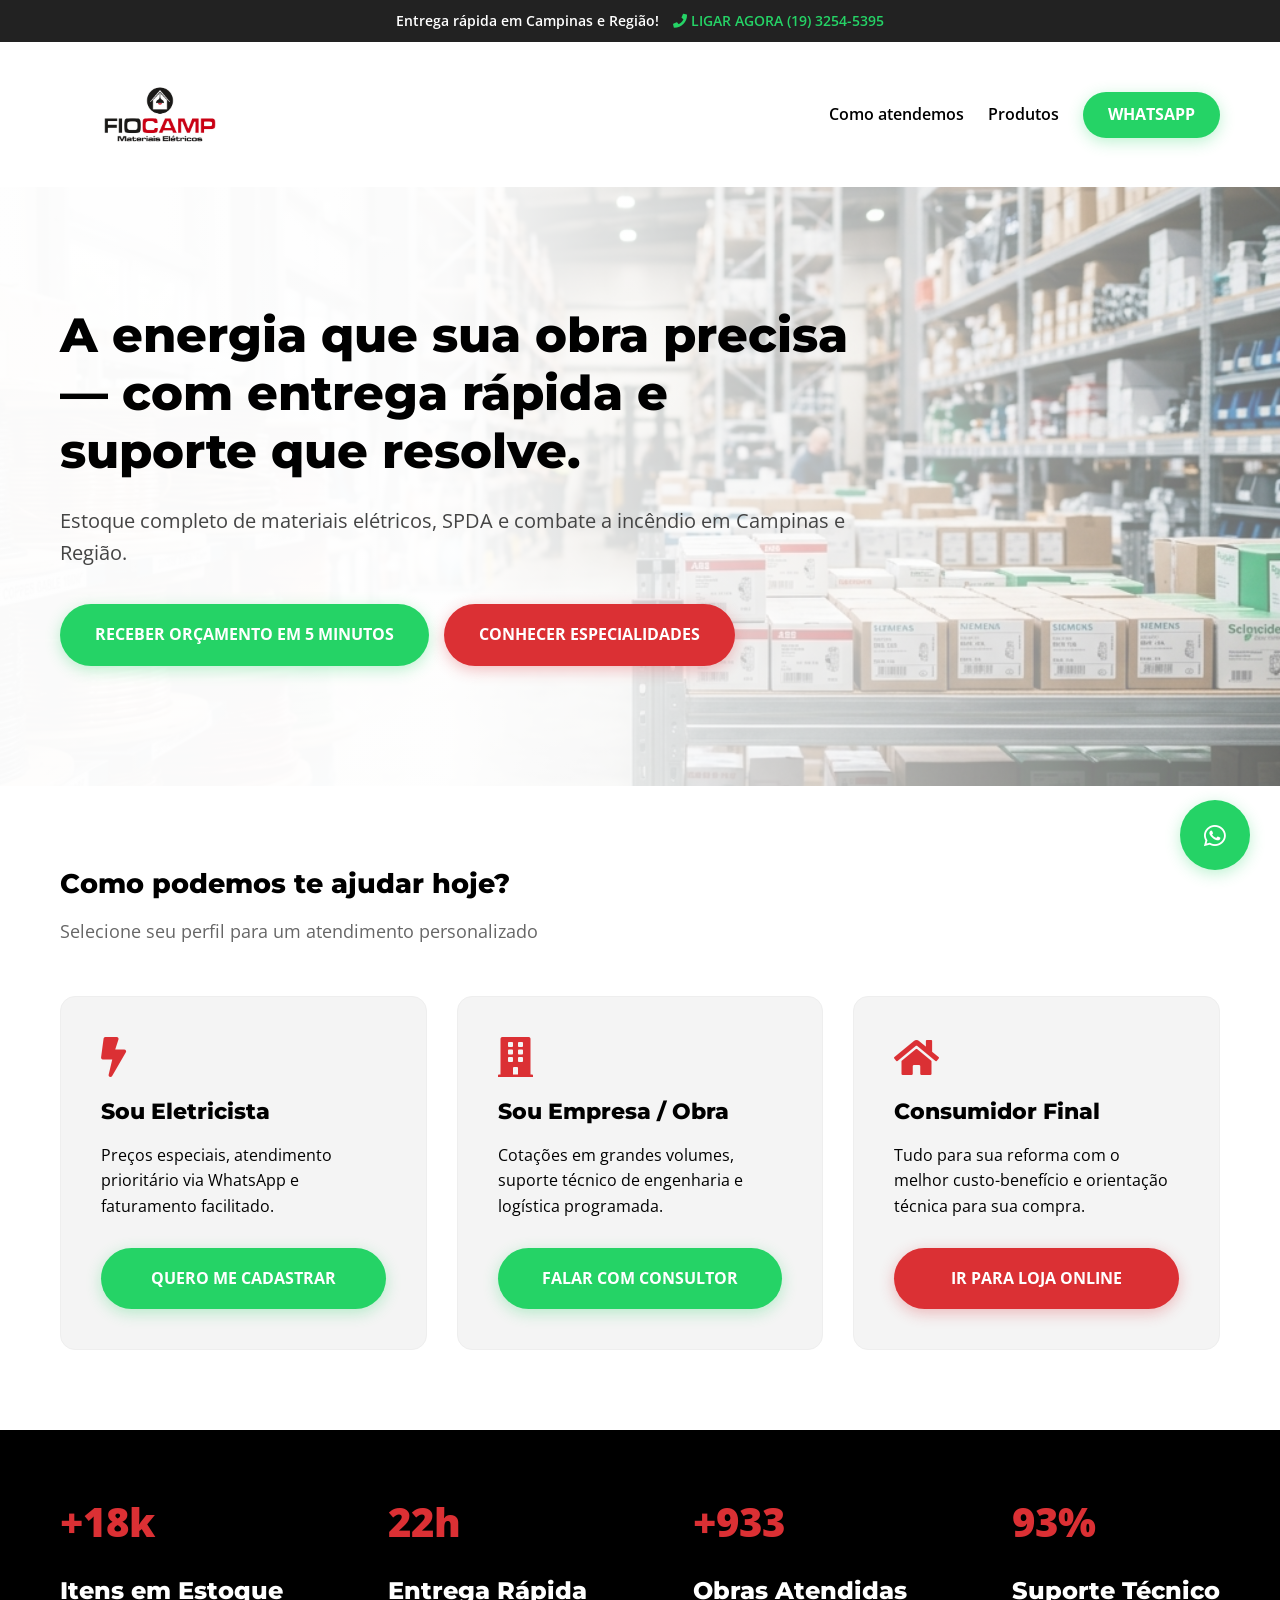
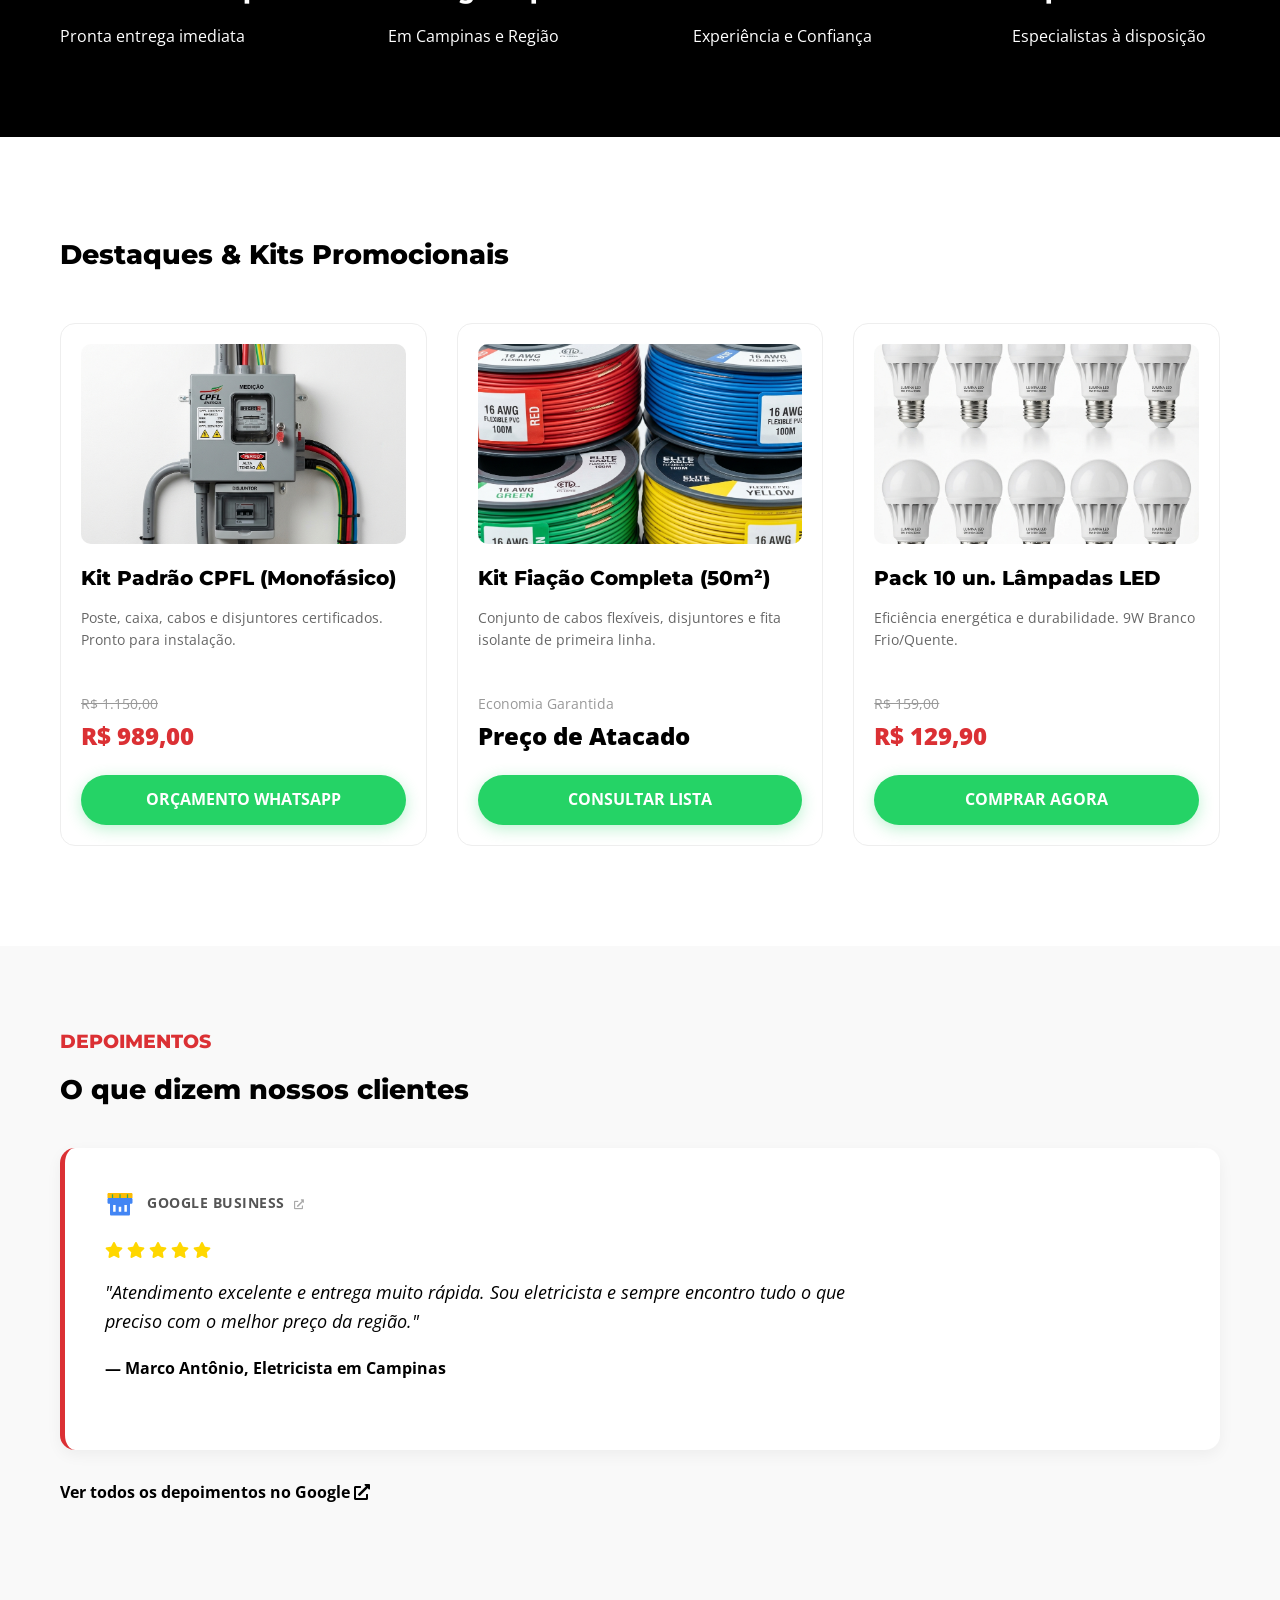
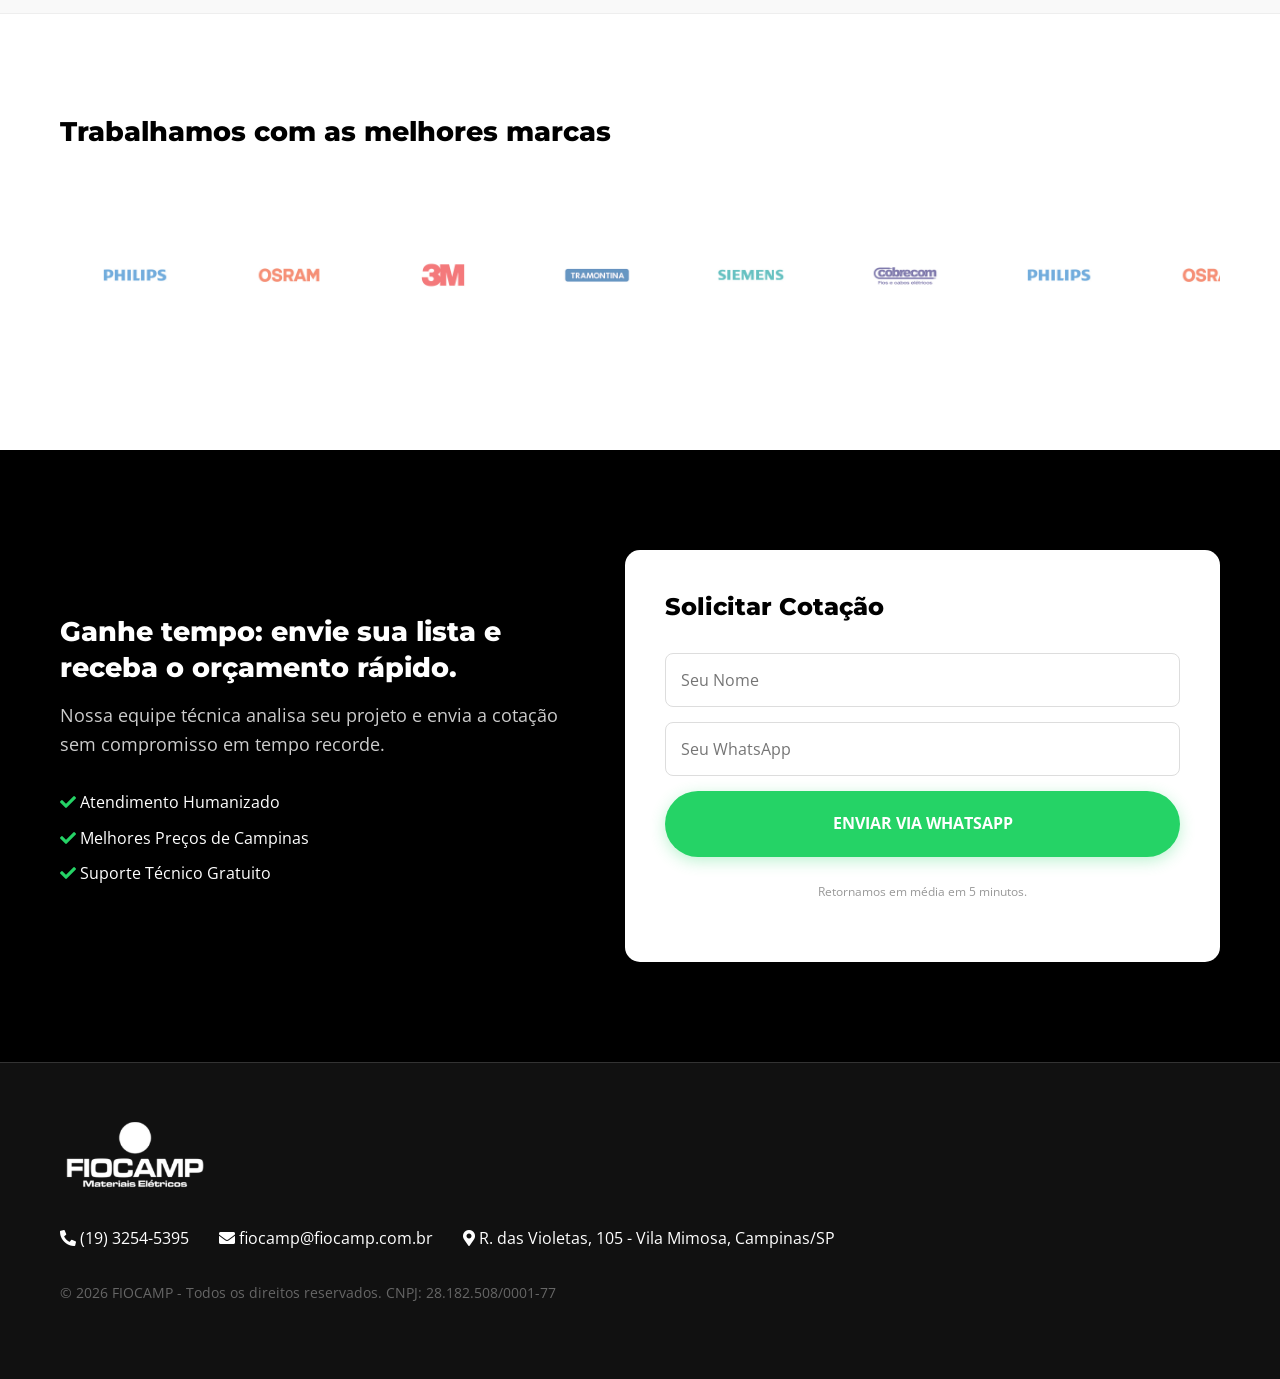
==== commit e47a9774: "Contador Alterado" ====
--- a/index.html
+++ b/index.html
@@ -105,22 +105,22 @@
     <section class="value-grid">
         <div class="fiocamp-container flex-between steps-flex">
             <div class="step-item">
-                <span>+20k</span>
+                <span>+<span class="counter" data-target="20">0</span>k</span>
                 <h3>Itens em Estoque</h3>
                 <p>Pronta entrega imediata</p>
             </div>
             <div class="step-item">
-                <span>24h</span>
+                <span><span class="counter" data-target="24">0</span>h</span>
                 <h3>Entrega Rápida</h3>
                 <p>Em Campinas e Região</p>
             </div>
             <div class="step-item">
-                <span>+1000</span>
+                <span>+<span class="counter" data-target="1000">0</span></span>
                 <h3>Obras Atendidas</h3>
                 <p>Experiência e Confiança</p>
             </div>
             <div class="step-item">
-                <span>100%</span>
+                <span><span class="counter" data-target="100">0</span>%</span>
                 <h3>Suporte Técnico</h3>
                 <p>Especialistas à disposição</p>
             </div>
--- a/assets/css/fiocamp-main.css
+++ b/assets/css/fiocamp-main.css
@@ -198,7 +198,8 @@
 }
 
 .step-item span {
-    display: block;
+    display: inline-flex;
+    align-items: baseline;
     font-size: 40px;
     font-weight: 800;
     color: var(--brand-red);
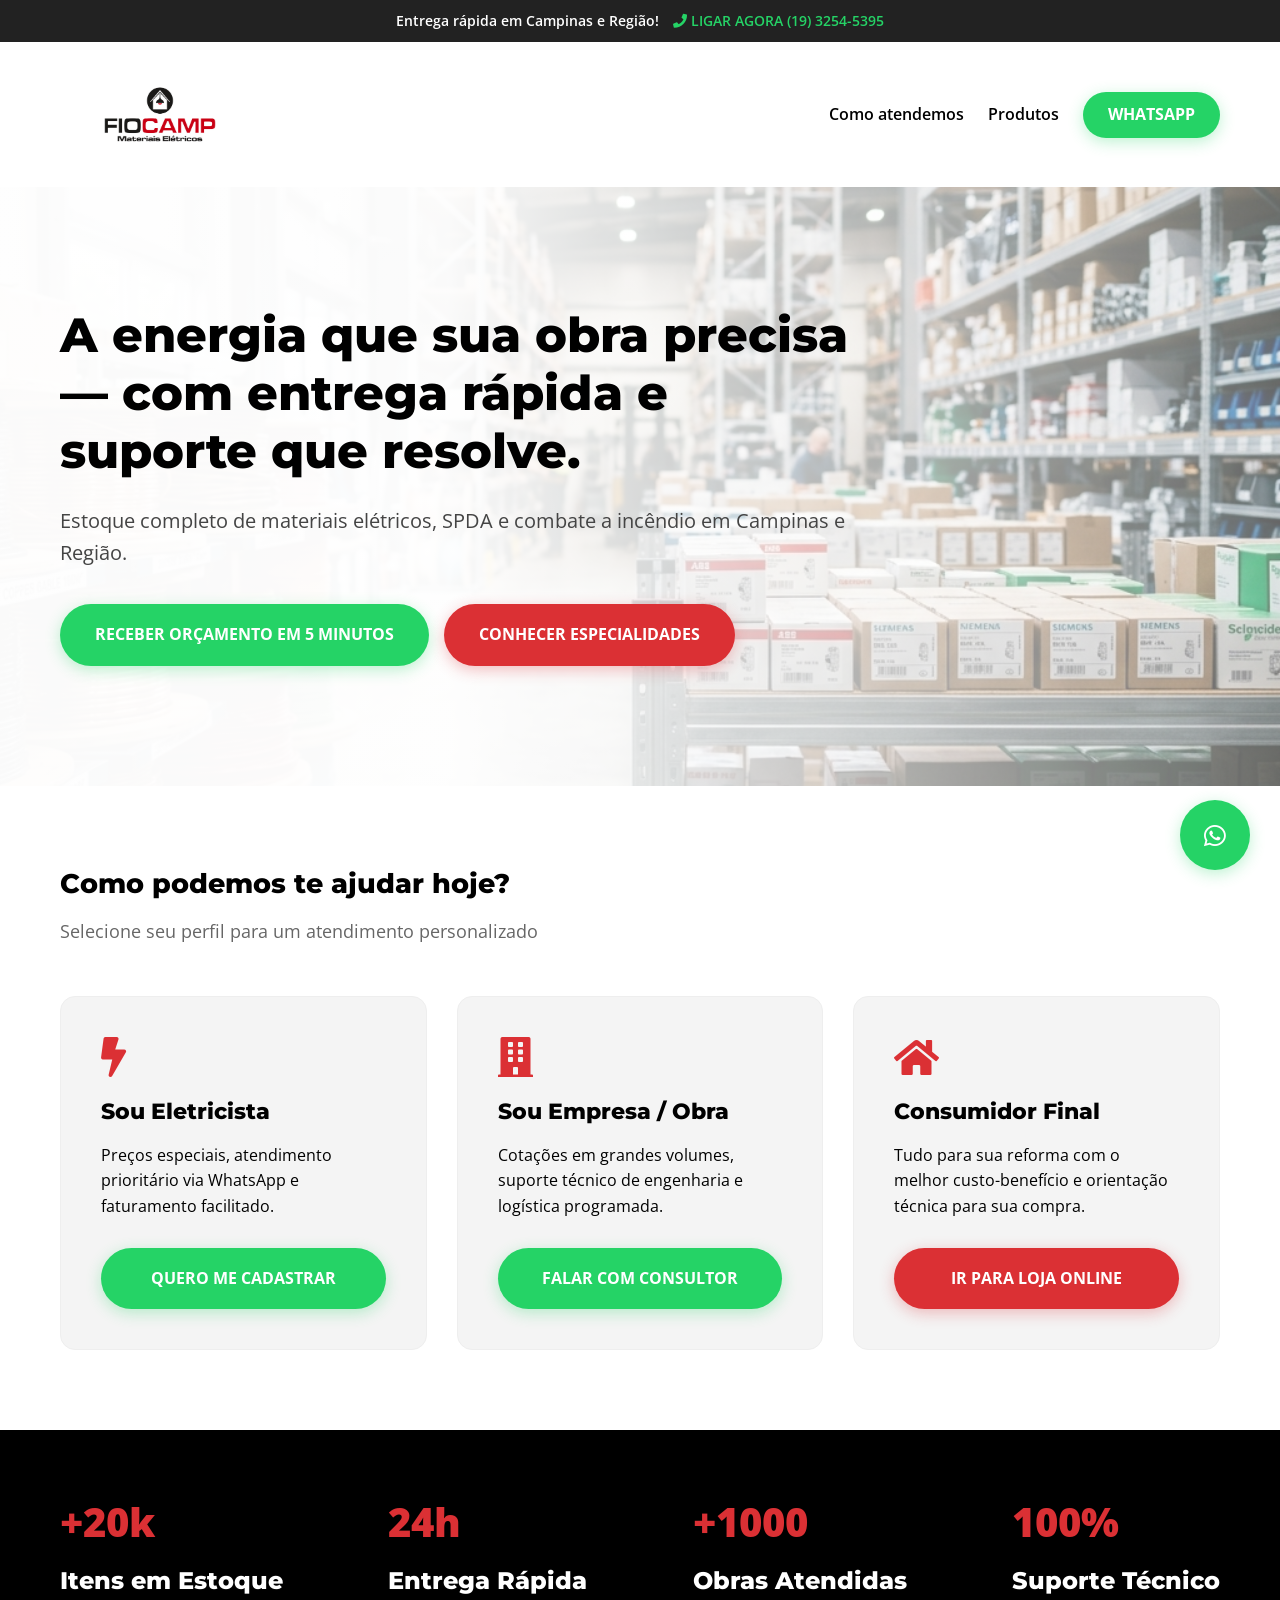
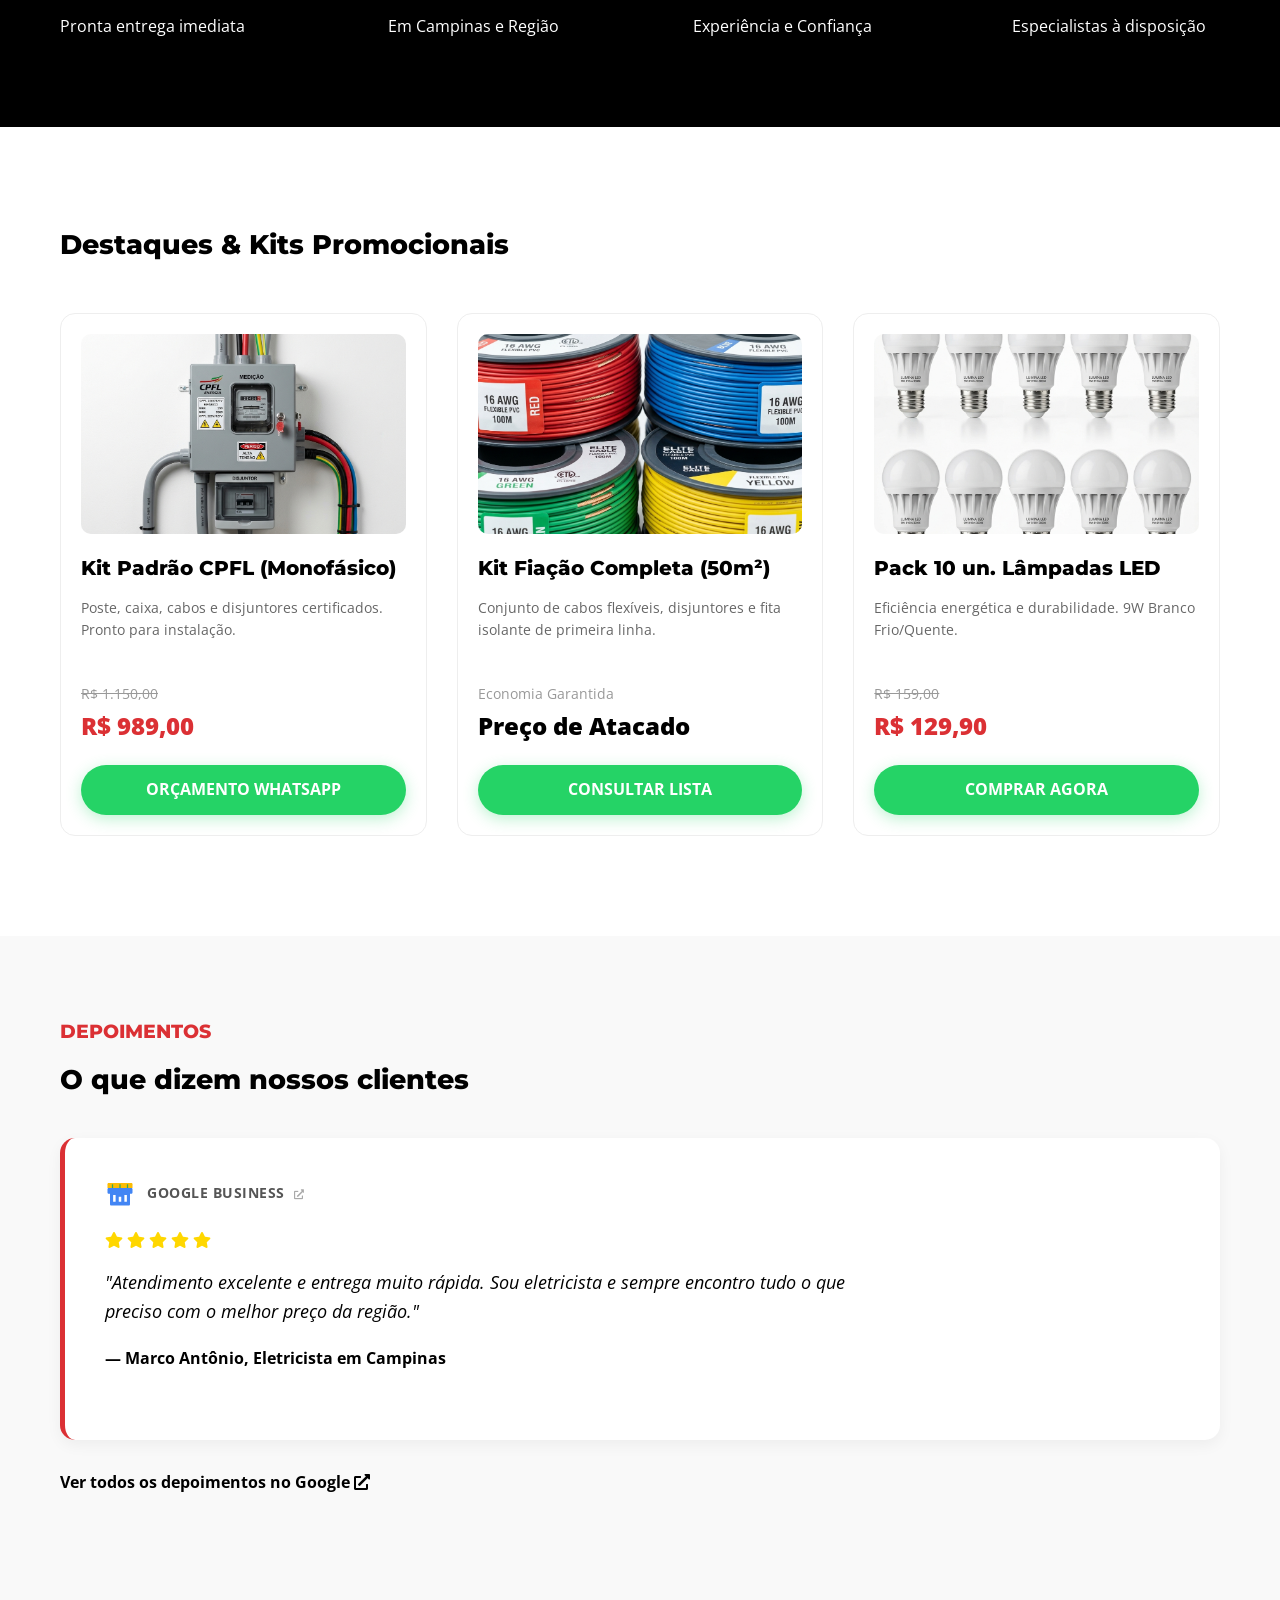
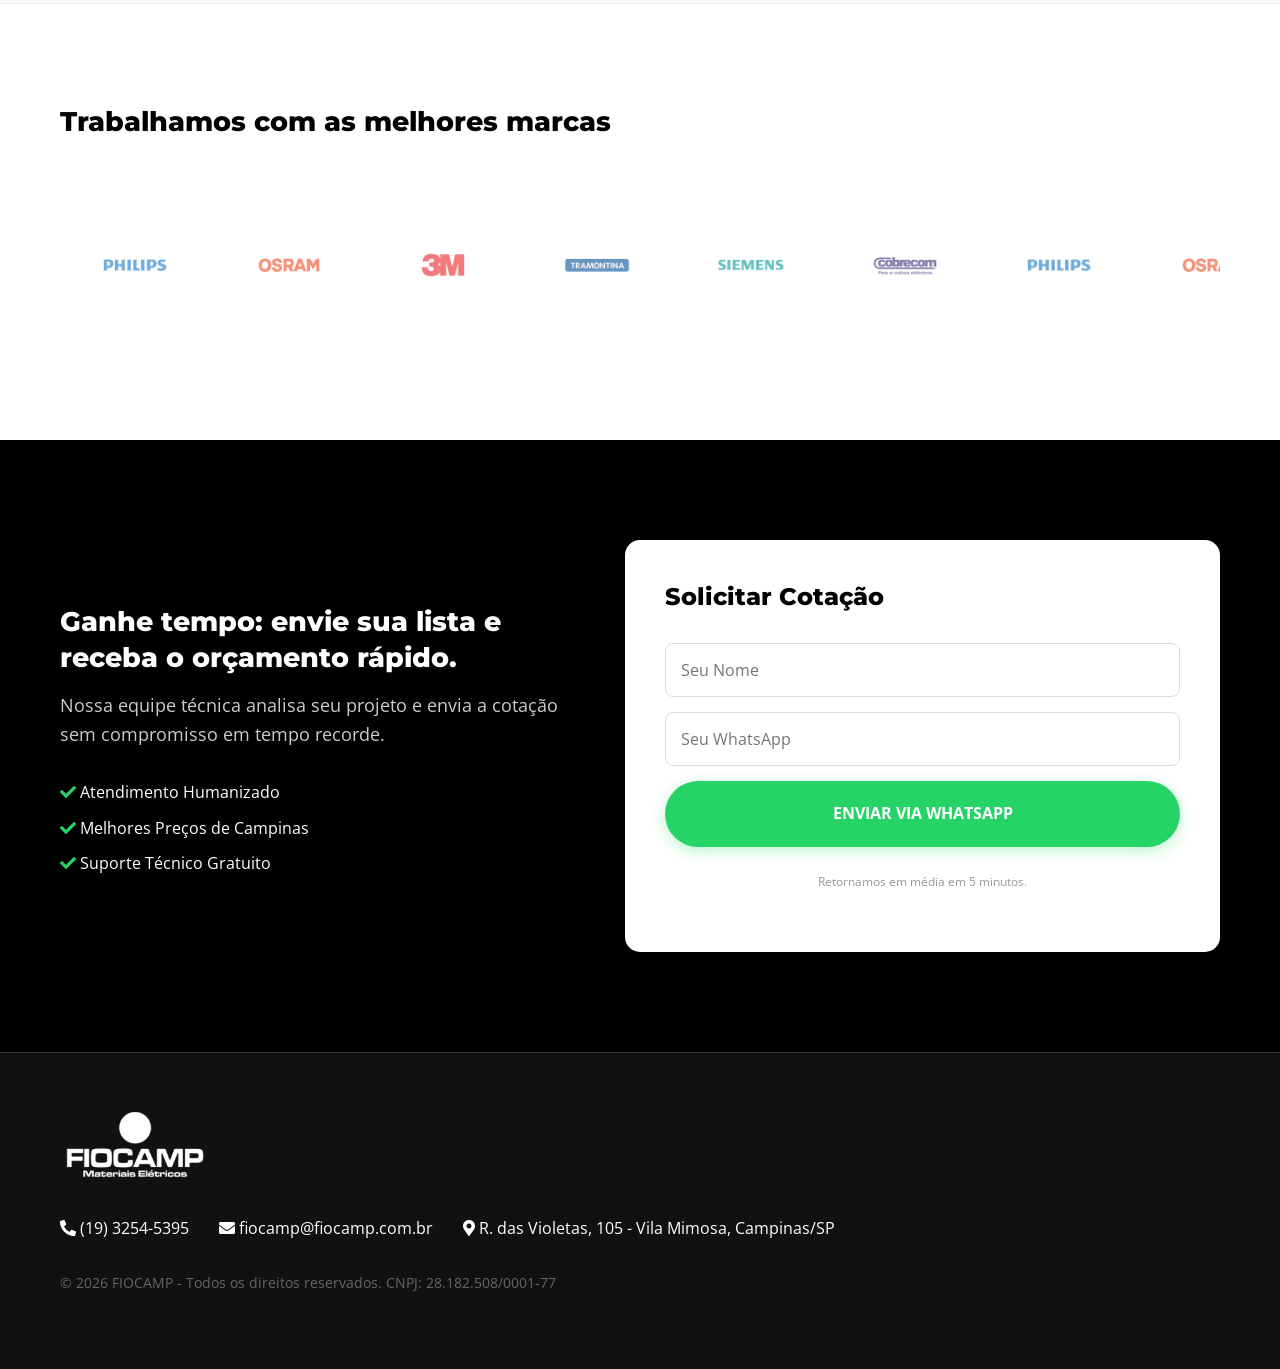
==== commit a2fa32af: "Contador desfeito" ====
--- a/index.html
+++ b/index.html
@@ -105,22 +105,22 @@
     <section class="value-grid">
         <div class="fiocamp-container flex-between steps-flex">
             <div class="step-item">
-                <span>+<span class="counter" data-target="20">0</span>k</span>
+                <span>+20k</span>
                 <h3>Itens em Estoque</h3>
                 <p>Pronta entrega imediata</p>
             </div>
             <div class="step-item">
-                <span><span class="counter" data-target="24">0</span>h</span>
+                <span>24h</span>
                 <h3>Entrega Rápida</h3>
                 <p>Em Campinas e Região</p>
             </div>
             <div class="step-item">
-                <span>+<span class="counter" data-target="1000">0</span></span>
+                <span>+1000</span>
                 <h3>Obras Atendidas</h3>
                 <p>Experiência e Confiança</p>
             </div>
             <div class="step-item">
-                <span><span class="counter" data-target="100">0</span>%</span>
+                <span>100%</span>
                 <h3>Suporte Técnico</h3>
                 <p>Especialistas à disposição</p>
             </div>
--- a/assets/css/fiocamp-main.css
+++ b/assets/css/fiocamp-main.css
@@ -198,8 +198,7 @@
 }
 
 .step-item span {
-    display: inline-flex;
-    align-items: baseline;
+    display: block;
     font-size: 40px;
     font-weight: 800;
     color: var(--brand-red);
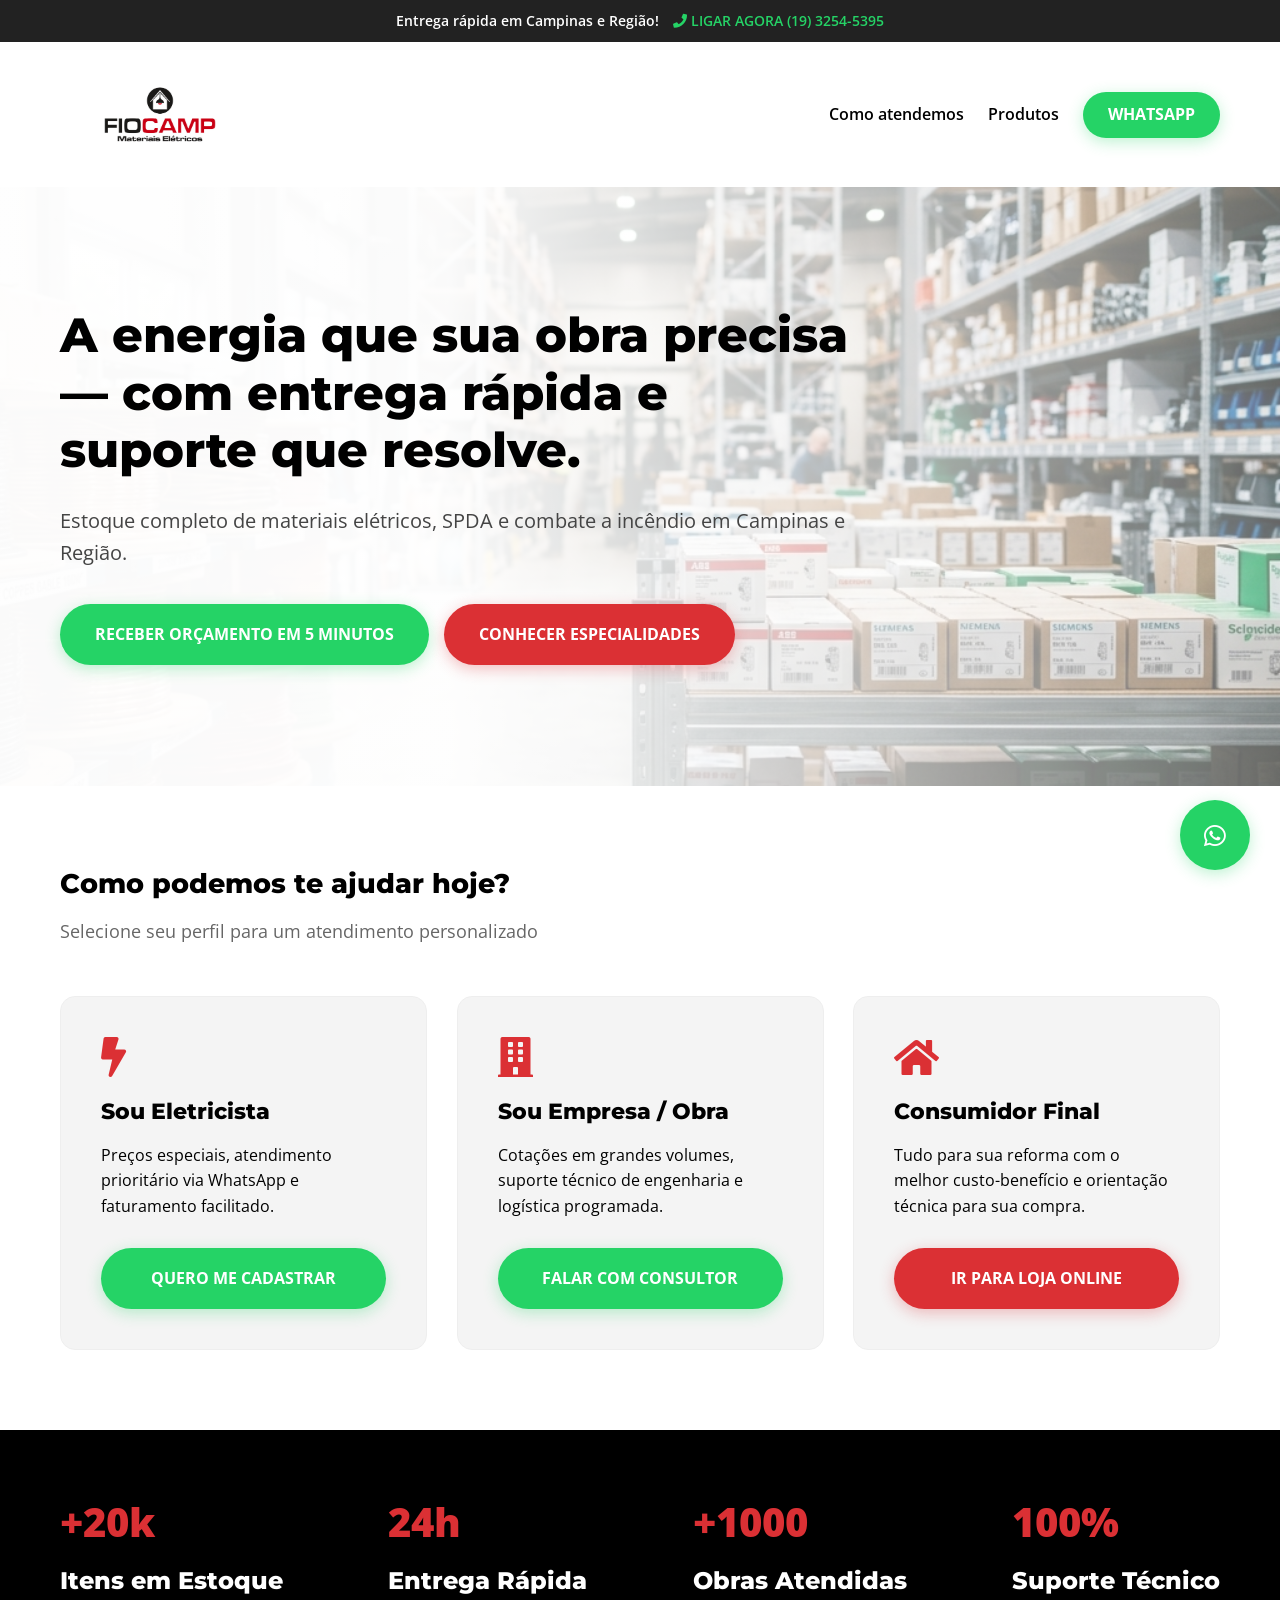
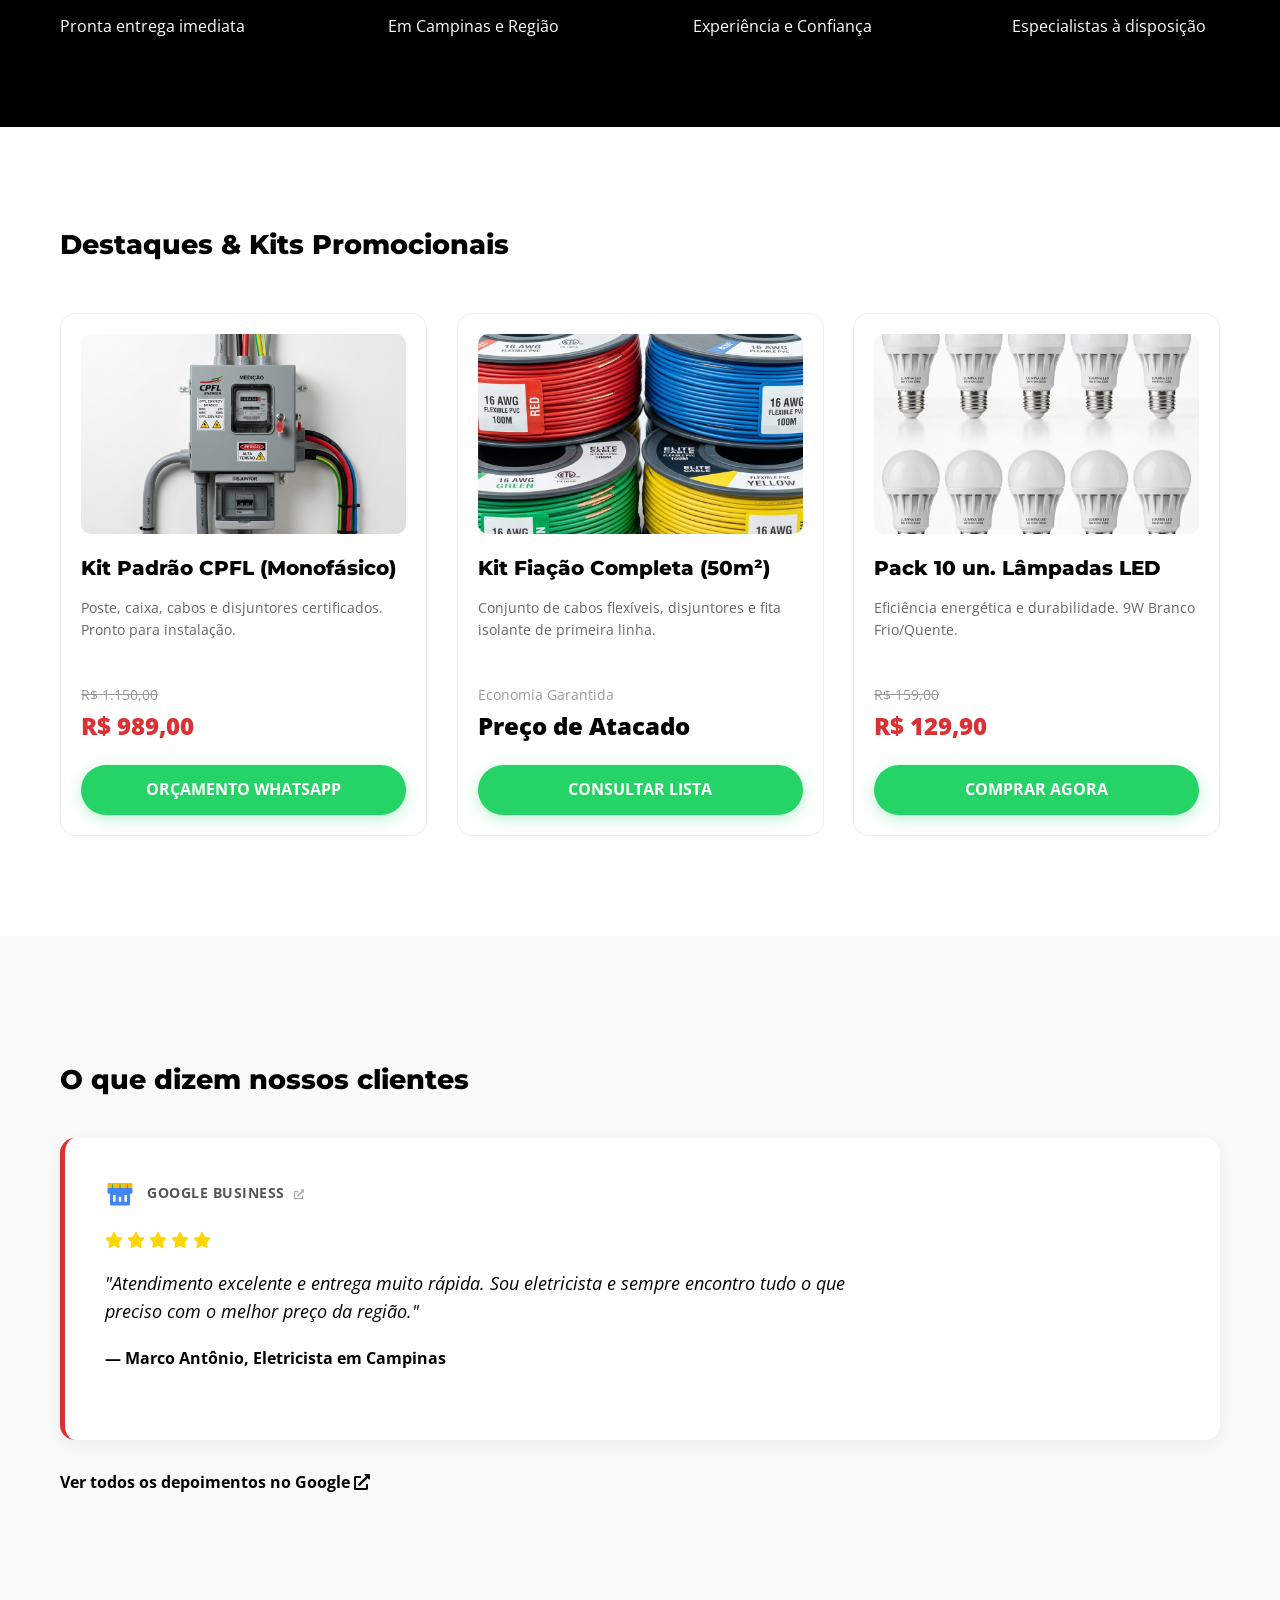
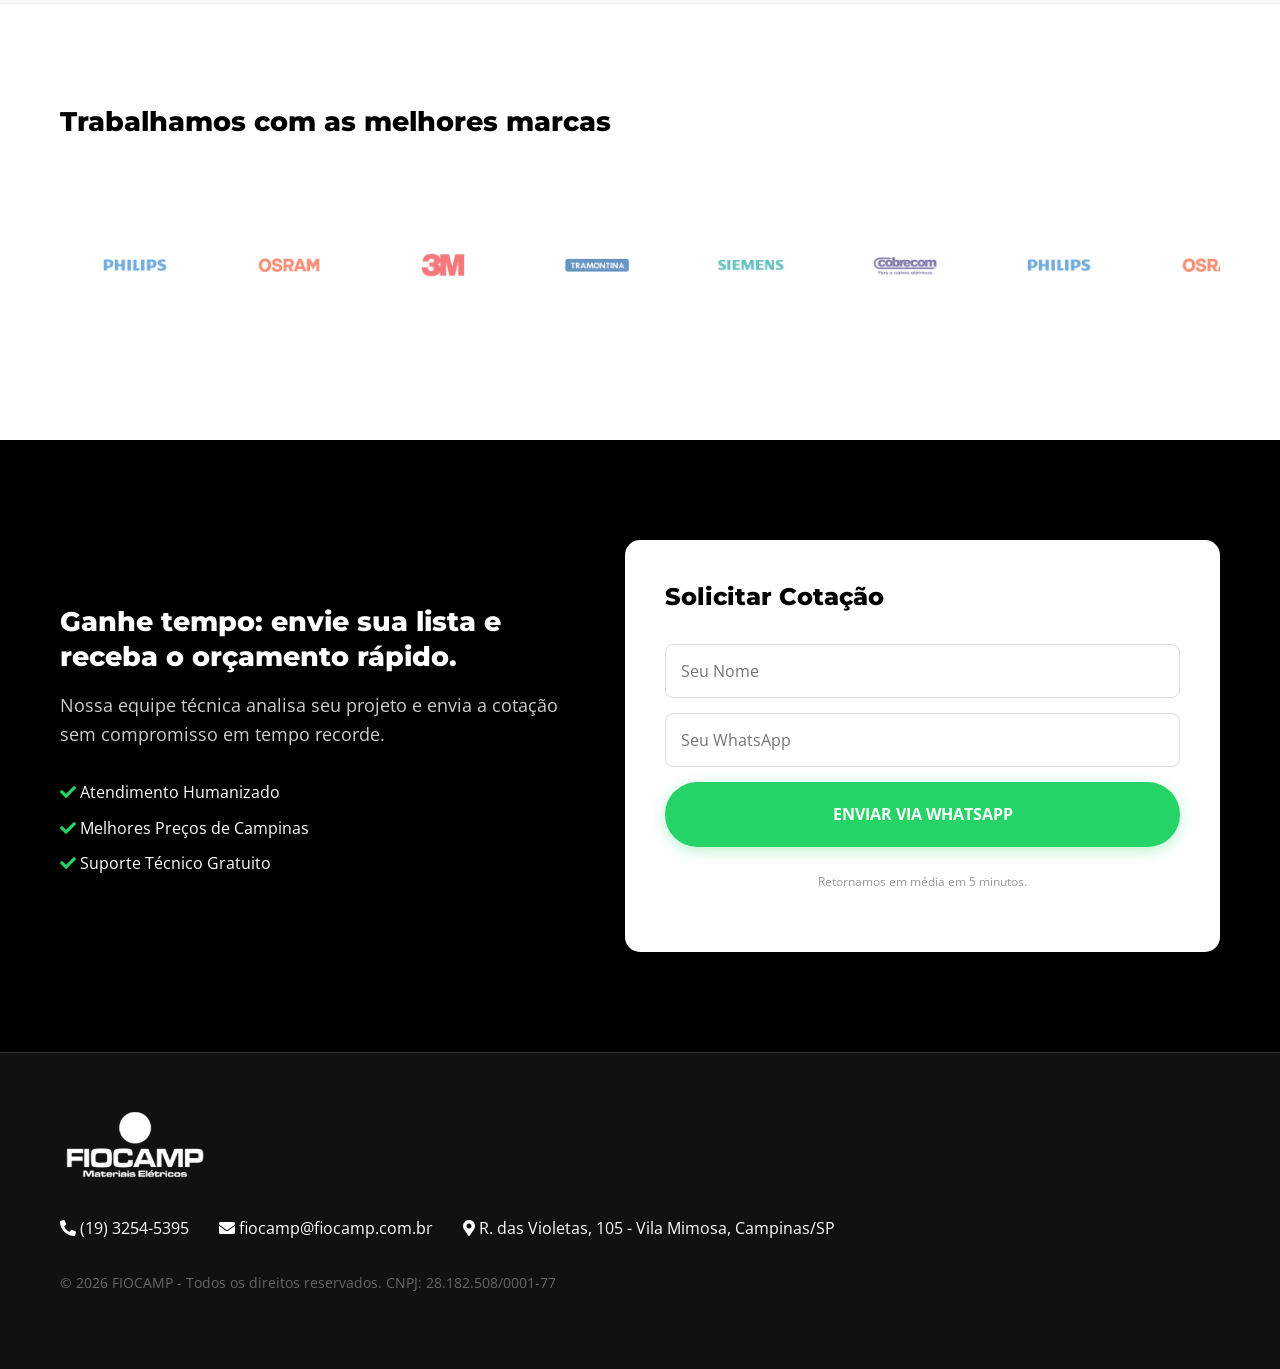
==== commit a3d2e923: "Animações Feitas e Links Add" ====
--- a/index.html
+++ b/index.html
@@ -52,7 +52,7 @@
     <!-- Hero Section -->
     <section class="hero">
         <div class="fiocamp-container">
-            <div class="hero-content">
+            <div class="hero-content reveal">
                 <h1>A energia que sua obra precisa — com entrega rápida e suporte que resolve.</h1>
                 <p>Estoque completo de materiais elétricos, SPDA e combate a incêndio em Campinas e Região.</p>
                 <div style="display: flex; gap: 15px; flex-wrap: wrap;">
@@ -70,12 +70,12 @@
     <!-- Segmentation Section -->
     <section id="how" class="segmentation">
         <div class="fiocamp-container">
-            <h2>Como podemos te ajudar hoje?</h2>
-            <p style="font-size: 18px; color: #666;">Selecione seu perfil para um atendimento personalizado</p>
+            <h2 class="reveal">Como podemos te ajudar hoje?</h2>
+            <p class="reveal" style="font-size: 18px; color: #666;">Selecione seu perfil para um atendimento personalizado</p>
             
             <div class="segment-grid">
                 <!-- Card 1: Eletricista -->
-                <div class="segment-card">
+                <div class="segment-card reveal">
                     <i class="fas fa-bolt"></i>
                     <h3>Sou Eletricista</h3>
                     <p>Preços especiais, atendimento prioritário via WhatsApp e faturamento facilitado.</p>
@@ -83,7 +83,7 @@
                 </div>
 
                 <!-- Card 2: Empresa/Obra -->
-                <div class="segment-card">
+                <div class="segment-card reveal">
                     <i class="fas fa-building"></i>
                     <h3>Sou Empresa / Obra</h3>
                     <p>Cotações em grandes volumes, suporte técnico de engenharia e logística programada.</p>
@@ -91,11 +91,11 @@
                 </div>
 
                 <!-- Card 3: Consumidor -->
-                <div class="segment-card">
+                <div class="segment-card reveal">
                     <i class="fas fa-home"></i>
                     <h3>Consumidor Final</h3>
                     <p>Tudo para sua reforma com o melhor custo-benefício e orientação técnica para sua compra.</p>
-                    <a href="https://fiocamp.com.br/loja/" class="cta-button btn-fiocamp" style="display: block; width: 100%; box-sizing: border-box; margin-top: 15px;">Ir para Loja Online</a>
+                    <a href="https://loja.fiocamp.com.br" class="cta-button btn-fiocamp" style="display: block; width: 100%; box-sizing: border-box; margin-top: 15px;">IR PARA LOJA ONLINE</a>
                 </div>
             </div>
         </div>
@@ -104,22 +104,22 @@
     <!-- Value Grid / Social Proof Numbers -->
     <section class="value-grid">
         <div class="fiocamp-container flex-between steps-flex">
-            <div class="step-item">
+            <div class="step-item reveal">
                 <span>+20k</span>
                 <h3>Itens em Estoque</h3>
                 <p>Pronta entrega imediata</p>
             </div>
-            <div class="step-item">
+            <div class="step-item reveal">
                 <span>24h</span>
                 <h3>Entrega Rápida</h3>
                 <p>Em Campinas e Região</p>
             </div>
-            <div class="step-item">
+            <div class="step-item reveal">
                 <span>+1000</span>
                 <h3>Obras Atendidas</h3>
                 <p>Experiência e Confiança</p>
             </div>
-            <div class="step-item">
+            <div class="step-item reveal">
                 <span>100%</span>
                 <h3>Suporte Técnico</h3>
                 <p>Especialistas à disposição</p>
@@ -130,11 +130,11 @@
     <!-- Active Sales / Kits Section -->
     <section id="products" style="padding: 100px 0; background: #fff;">
         <div class="fiocamp-container">
-            <h2 style="margin-bottom: 50px;">Destaques & Kits Promocionais</h2>
+            <h2 class="reveal" style="margin-bottom: 50px;">Destaques & Kits Promocionais</h2>
             
             <div class="segment-grid">
                 <!-- Kit 1 -->
-                <div class="segment-card" style="text-align: left; padding: 20px; background: white;">
+                <div class="segment-card reveal" style="text-align: left; padding: 20px; background: white;">
                     <img src="assets/img/kit-cpfl.png" alt="Kit Padrão CPFL" style="width: 100%; height: 200px; object-fit: cover; border-radius: 10px; margin-bottom: 20px;">
                     <h3 style="font-size: 20px;">Kit Padrão CPFL (Monofásico)</h3>
                     <p style="font-size: 14px; color: #666; height: 60px;">Poste, caixa, cabos e disjuntores certificados. Pronto para instalação.</p>
@@ -146,7 +146,7 @@
                 </div>
 
                 <!-- Kit 2 -->
-                <div class="segment-card" style="text-align: left; padding: 20px; background: white;">
+                <div class="segment-card reveal" style="text-align: left; padding: 20px; background: white;">
                     <img src="assets/img/kit-fiacao.png" alt="Kit Fiação Completa" style="width: 100%; height: 200px; object-fit: cover; border-radius: 10px; margin-bottom: 20px;">
                     <h3 style="font-size: 20px;">Kit Fiação Completa (50m²)</h3>
                     <p style="font-size: 14px; color: #666; height: 60px;">Conjunto de cabos flexíveis, disjuntores e fita isolante de primeira linha.</p>
@@ -158,7 +158,7 @@
                 </div>
 
                 <!-- Kit 3 -->
-                <div class="segment-card" style="text-align: left; padding: 20px; background: white;">
+                <div class="segment-card reveal" style="text-align: left; padding: 20px; background: white;">
                     <img src="assets/img/kit-led.png" alt="Pack Lâmpadas LED" style="width: 100%; height: 200px; object-fit: cover; border-radius: 10px; margin-bottom: 20px;">
                     <h3 style="font-size: 20px;">Pack 10 un. Lâmpadas LED</h3>
                     <p style="font-size: 14px; color: #666; height: 60px;">Eficiência energética e durabilidade. 9W Branco Frio/Quente.</p>
@@ -175,9 +175,9 @@
     <!-- Testimonials Section -->
     <section style="padding: 80px 0; background: #f9f9f9;">
         <div class="fiocamp-container">
-            <h5 style="color: var(--brand-red) !important; text-transform: uppercase; text-align: left;">Depoimentos</h5>
-            <h2 style="text-align: left;">O que dizem nossos clientes</h2>
-            <div style="margin-top: 40px; padding: 40px; background: white; border-radius: 15px; box-shadow: 0 5px 15px rgba(0,0,0,0.05); text-align: left; border-left: 5px solid var(--brand-red);">
+            <h5 class="reveal" style="color: var(--brand-red) !important; text-transform: uppercase; text-align: left;">Depoimentos</h5>
+            <h2 class="reveal" style="text-align: left;">O que dizem nossos clientes</h2>
+            <div class="reveal" style="margin-top: 40px; padding: 40px; background: white; border-radius: 15px; box-shadow: 0 5px 15px rgba(0,0,0,0.05); text-align: left; border-left: 5px solid var(--brand-red);">
                 <a href="https://maps.app.goo.gl/wK7rv4rqfvJJYTan6" target="_blank" style="display: flex; align-items: center; gap: 12px; margin-bottom: 20px; text-decoration: none; width: fit-content;">
                     <svg height="30" viewBox="0 0 48 48" width="30" xmlns="http://www.w3.org/2000/svg">
                         <path d="M42 16H6c-1.1 0-2 .9-2 2v5c0 1.1.9 2 2 2h2v17c0 1.1.9 2 2 2h28c1.1 0 2-.9 2-2V25h2c1.1 0 2-.9 2-2v-5c0-1.1-.9-2-2-2zM26 38h-4v-8h4v8zm9 0h-4V27h4v8zm-18 0h-4V27h4v8z" fill="#4285F4"/>
@@ -203,9 +203,9 @@
     <!-- Suppliers Section -->
     <section style="padding: 100px 0; background: white; border-top: 1px solid #eee;">
         <div class="fiocamp-container">
-            <h2 style="margin-bottom: 50px;">Trabalhamos com as melhores marcas</h2>
+            <h2 class="reveal" style="margin-bottom: 50px;">Trabalhamos com as melhores marcas</h2>
             
-            <div class="logo-slider">
+            <div class="logo-slider reveal">
                 <div class="logo-slide-track">
                     <img src="assets/img/logo-philips_f23d763f620d.jpg" alt="Philips">
                     <img src="assets/img/logo-osram_849291868af7.jpg" alt="Osram">
@@ -228,15 +228,15 @@
     <section id="contact" style="padding: 100px 0; background: #000; color: white;">
         <div class="fiocamp-container" style="display: flex; flex-wrap: wrap; gap: 50px; align-items: center;">
             <div style="flex: 1; min-width: 300px;">
-                <h2 style="color: white !important;">Ganhe tempo: envie sua lista e receba o orçamento rápido.</h2>
-                <p style="font-size: 18px; color: #ccc;">Nossa equipe técnica analisa seu projeto e envia a cotação sem compromisso em tempo recorde.</p>
+                <h2 class="reveal" style="color: white !important;">Ganhe tempo: envie sua lista e receba o orçamento rápido.</h2>
+                <p class="reveal" style="font-size: 18px; color: #ccc;">Nossa equipe técnica analisa seu projeto e envia a cotação sem compromisso em tempo recorde.</p>
                 <div style="margin-top: 30px;">
-                    <p style="margin-bottom: 10px;"><i class="fas fa-check" style="color: #25D366;"></i> Atendimento Humanizado</p>
-                    <p style="margin-bottom: 10px;"><i class="fas fa-check" style="color: #25D366;"></i> Melhores Preços de Campinas</p>
-                    <p style="margin-bottom: 10px;"><i class="fas fa-check" style="color: #25D366;"></i> Suporte Técnico Gratuito</p>
-                </div>
-            </div>
-            <div style="flex: 1; min-width: 300px; background: white; padding: 40px; border-radius: 15px;">
+                    <p class="reveal" style="margin-bottom: 10px;"><i class="fas fa-check" style="color: #25D366;"></i> Atendimento Humanizado</p>
+                    <p class="reveal" style="margin-bottom: 10px;"><i class="fas fa-check" style="color: #25D366;"></i> Melhores Preços de Campinas</p>
+                    <p class="reveal" style="margin-bottom: 10px;"><i class="fas fa-check" style="color: #25D366;"></i> Suporte Técnico Gratuito</p>
+                </div>
+            </div>
+            <div class="reveal" style="flex: 1; min-width: 300px; background: white; padding: 40px; border-radius: 15px;">
                 <h3 style="color: #000 !important; margin-bottom: 30px;">Solicitar Cotação</h3>
                 <form id="whatsapp-contact-form" action="#" style="display: flex; flex-direction: column; gap: 15px;">
                     <input type="text" id="form-name" placeholder="Seu Nome" required style="padding: 15px; border-radius: 8px; border: 1px solid #ddd; font-family: inherit; width: 100%; box-sizing: border-box;">
--- a/assets/css/fiocamp-main.css
+++ b/assets/css/fiocamp-main.css
@@ -291,6 +291,7 @@
     
     .logo img { max-width: 160px; }
     header nav { display: none; }
+    .header-main { padding: 10px 0 !important; }
     .header-main .fiocamp-container { justify-content: center; }
     
     /* Testimonials centering on mobile */
@@ -304,14 +305,40 @@
         margin-left: auto !important;
         margin-right: auto !important;
     }
+
+    .sticky-top-bar a {
+        display: block;
+        margin-left: 0;
+        margin-top: 5px;
+    }
 }
 
 .mobile-action-bar { display: none; }
 
-/* Persitent Floating Button */
+/* Persistent Floating Button */
 .whatsapp-float {
     position: fixed;
     bottom: 30px;
     right: 30px;
     z-index: 1001;
 }
+
+/* SCROLL REVEAL ANIMATION */
+.reveal {
+    opacity: 0;
+    filter: blur(15px);
+    transform: translateY(30px);
+    transition: all 1s cubic-bezier(0.2, 0.8, 0.2, 1);
+    will-change: opacity, filter, transform;
+}
+
+.reveal.active {
+    opacity: 1;
+    filter: blur(0);
+    transform: translateY(0);
+}
+
+/* Staggered reveal for children if needed */
+.reveal-stagger {
+    transition-delay: 0.2s;
+}
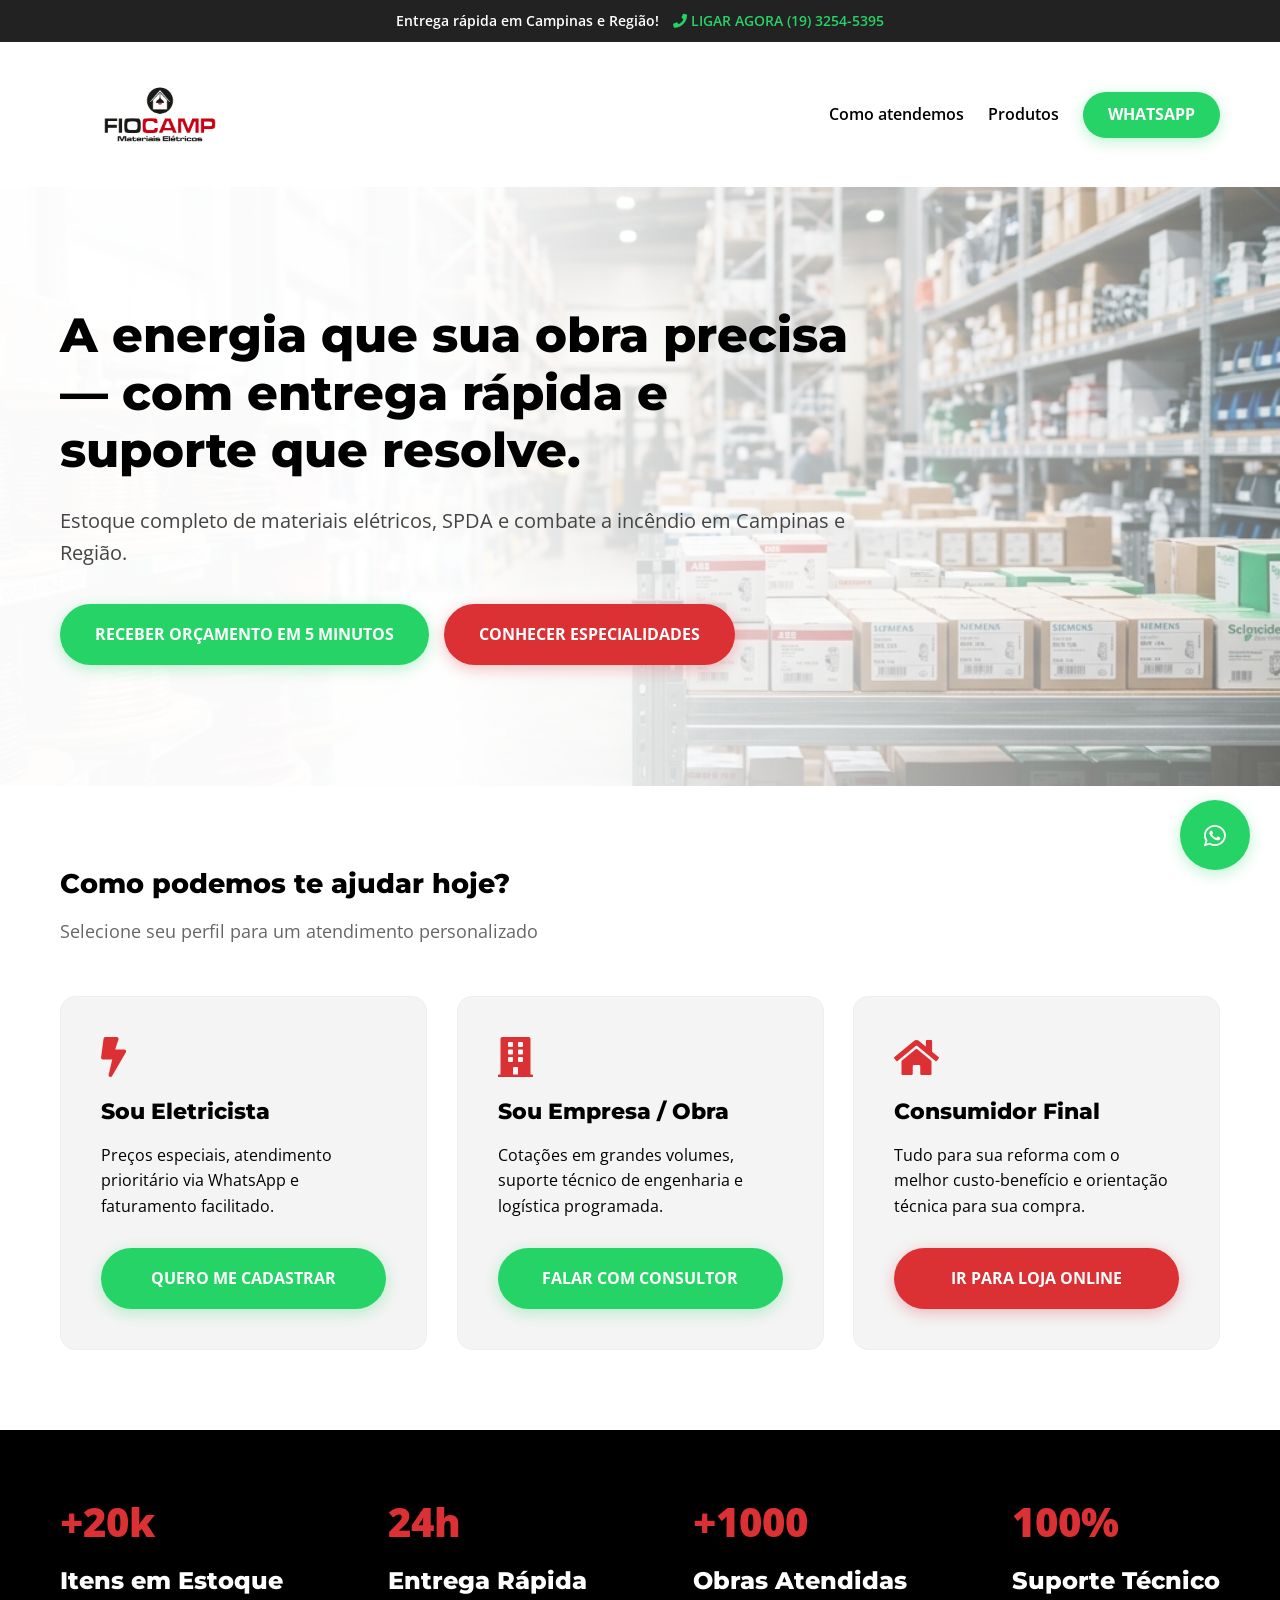
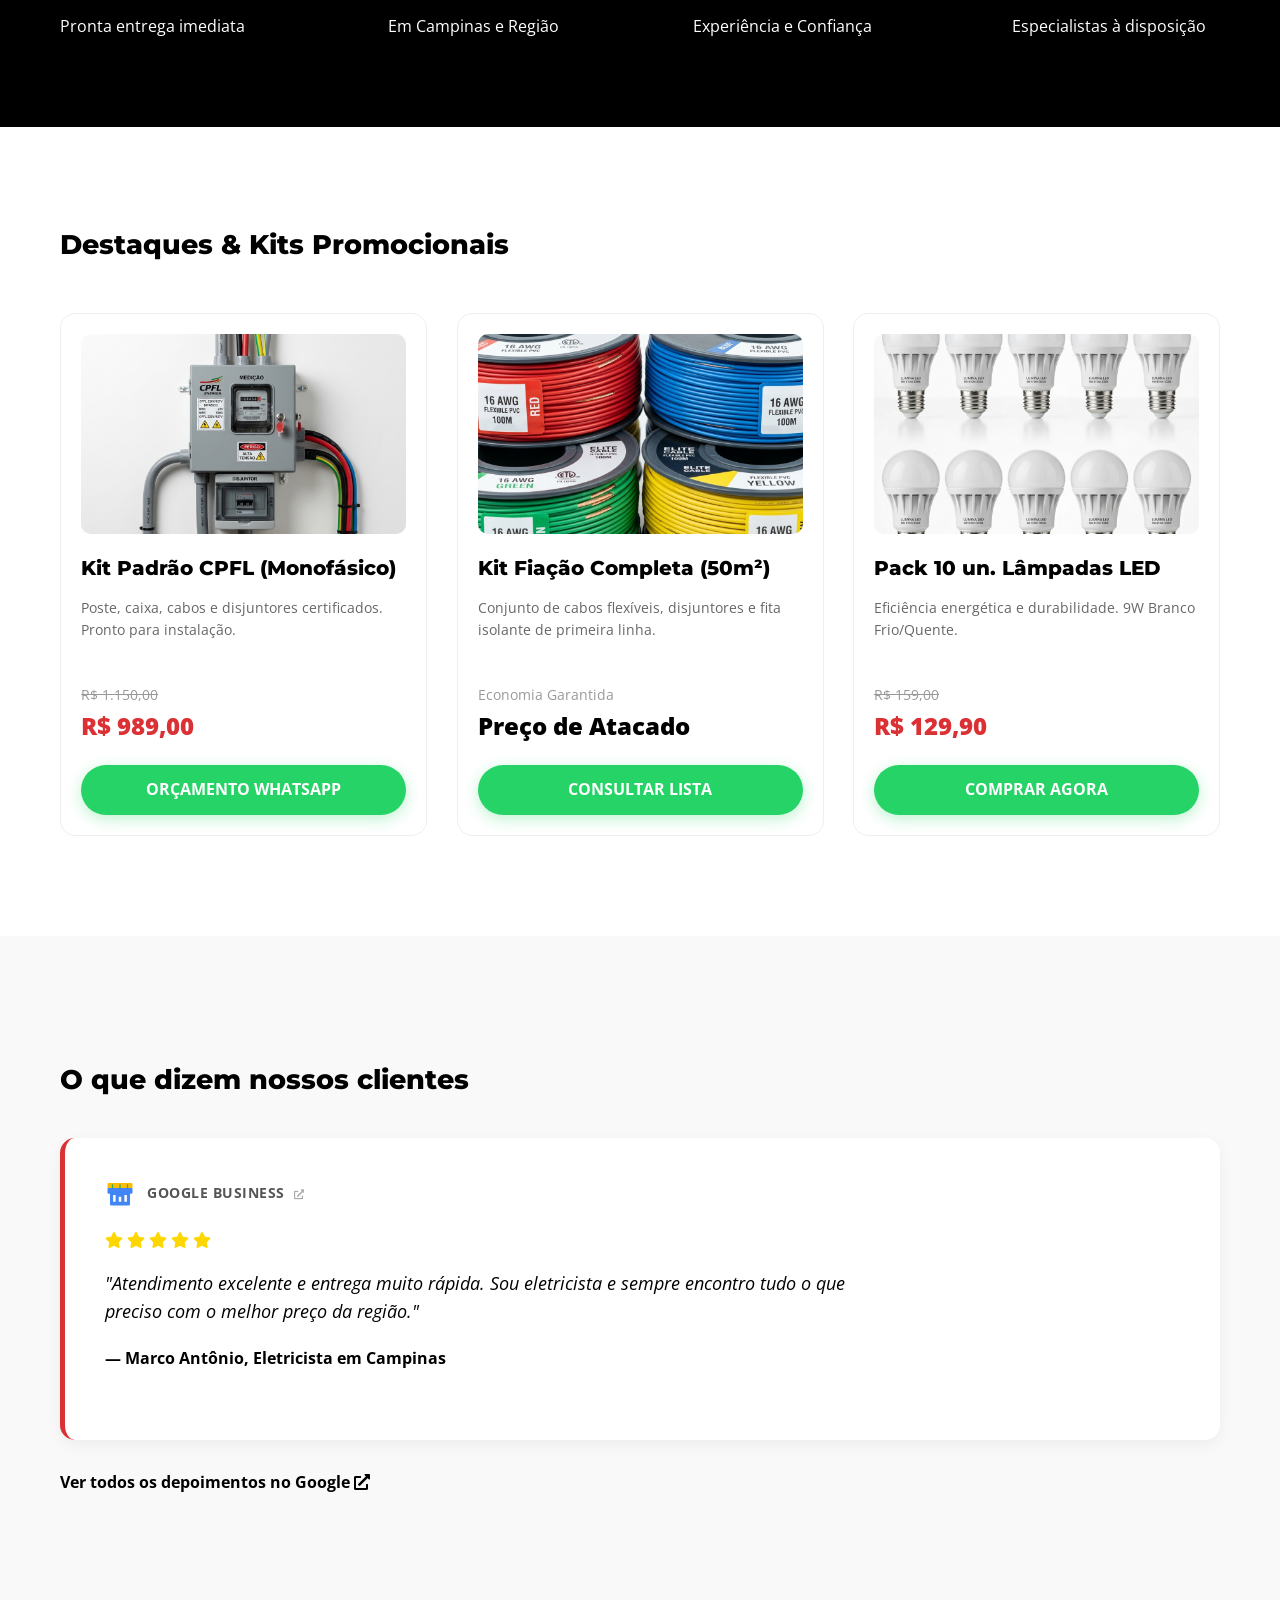
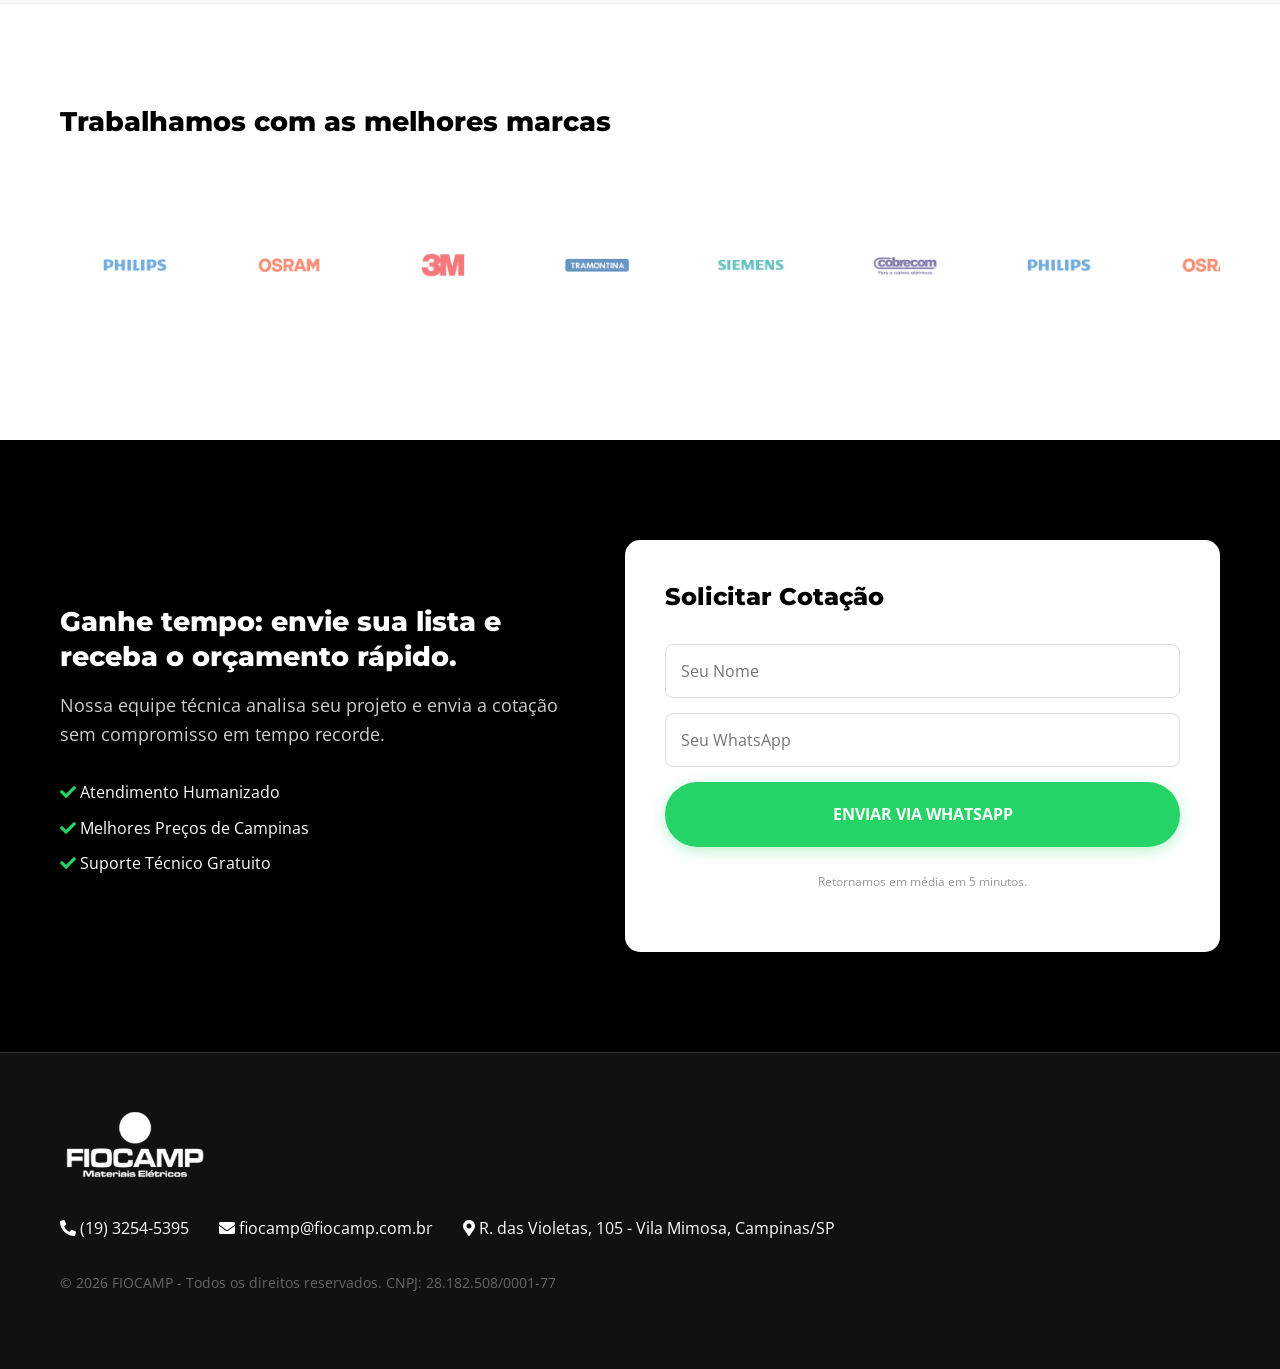
==== commit 2aa712ba: "Parallax Hero" ====
--- a/index.html
+++ b/index.html
@@ -51,6 +51,7 @@
 
     <!-- Hero Section -->
     <section class="hero">
+        <div class="hero-parallax-bg"></div>
         <div class="fiocamp-container">
             <div class="hero-content reveal">
                 <h1>A energia que sua obra precisa — com entrega rápida e suporte que resolve.</h1>
@@ -83,7 +84,7 @@
                 </div>
 
                 <!-- Card 2: Empresa/Obra -->
-                <div class="segment-card reveal">
+                <div class="segment-card reveal reveal-stagger">
                     <i class="fas fa-building"></i>
                     <h3>Sou Empresa / Obra</h3>
                     <p>Cotações em grandes volumes, suporte técnico de engenharia e logística programada.</p>
@@ -91,7 +92,7 @@
                 </div>
 
                 <!-- Card 3: Consumidor -->
-                <div class="segment-card reveal">
+                <div class="segment-card reveal reveal-stagger" style="transition-delay: 0.4s;">
                     <i class="fas fa-home"></i>
                     <h3>Consumidor Final</h3>
                     <p>Tudo para sua reforma com o melhor custo-benefício e orientação técnica para sua compra.</p>
@@ -146,7 +147,7 @@
                 </div>
 
                 <!-- Kit 2 -->
-                <div class="segment-card reveal" style="text-align: left; padding: 20px; background: white;">
+                <div class="segment-card reveal reveal-stagger" style="text-align: left; padding: 20px; background: white;">
                     <img src="assets/img/kit-fiacao.png" alt="Kit Fiação Completa" style="width: 100%; height: 200px; object-fit: cover; border-radius: 10px; margin-bottom: 20px;">
                     <h3 style="font-size: 20px;">Kit Fiação Completa (50m²)</h3>
                     <p style="font-size: 14px; color: #666; height: 60px;">Conjunto de cabos flexíveis, disjuntores e fita isolante de primeira linha.</p>
@@ -158,7 +159,7 @@
                 </div>
 
                 <!-- Kit 3 -->
-                <div class="segment-card reveal" style="text-align: left; padding: 20px; background: white;">
+                <div class="segment-card reveal reveal-stagger" style="text-align: left; padding: 20px; background: white; transition-delay: 0.4s;">
                     <img src="assets/img/kit-led.png" alt="Pack Lâmpadas LED" style="width: 100%; height: 200px; object-fit: cover; border-radius: 10px; margin-bottom: 20px;">
                     <h3 style="font-size: 20px;">Pack 10 un. Lâmpadas LED</h3>
                     <p style="font-size: 14px; color: #666; height: 60px;">Eficiência energética e durabilidade. 9W Branco Frio/Quente.</p>
--- a/assets/css/fiocamp-main.css
+++ b/assets/css/fiocamp-main.css
@@ -108,9 +108,20 @@
 .hero {
     position: relative;
     padding: 120px 0;
-    background: url('../img/hero-bg-professional.png') center/cover no-repeat;
     overflow: hidden;
     min-height: 60vh;
+}
+
+.hero-parallax-bg {
+    position: absolute;
+    top: -10%;
+    left: 0;
+    width: 100%;
+    height: 120%;
+    background: url('../img/hero-bg-professional.png') center/cover no-repeat;
+    z-index: 0;
+    will-change: transform;
+    pointer-events: none;
 }
 
 .hero::before {
@@ -326,7 +337,7 @@
 /* SCROLL REVEAL ANIMATION */
 .reveal {
     opacity: 0;
-    filter: blur(15px);
+    filter: blur(10px);
     transform: translateY(30px);
     transition: all 1s cubic-bezier(0.2, 0.8, 0.2, 1);
     will-change: opacity, filter, transform;
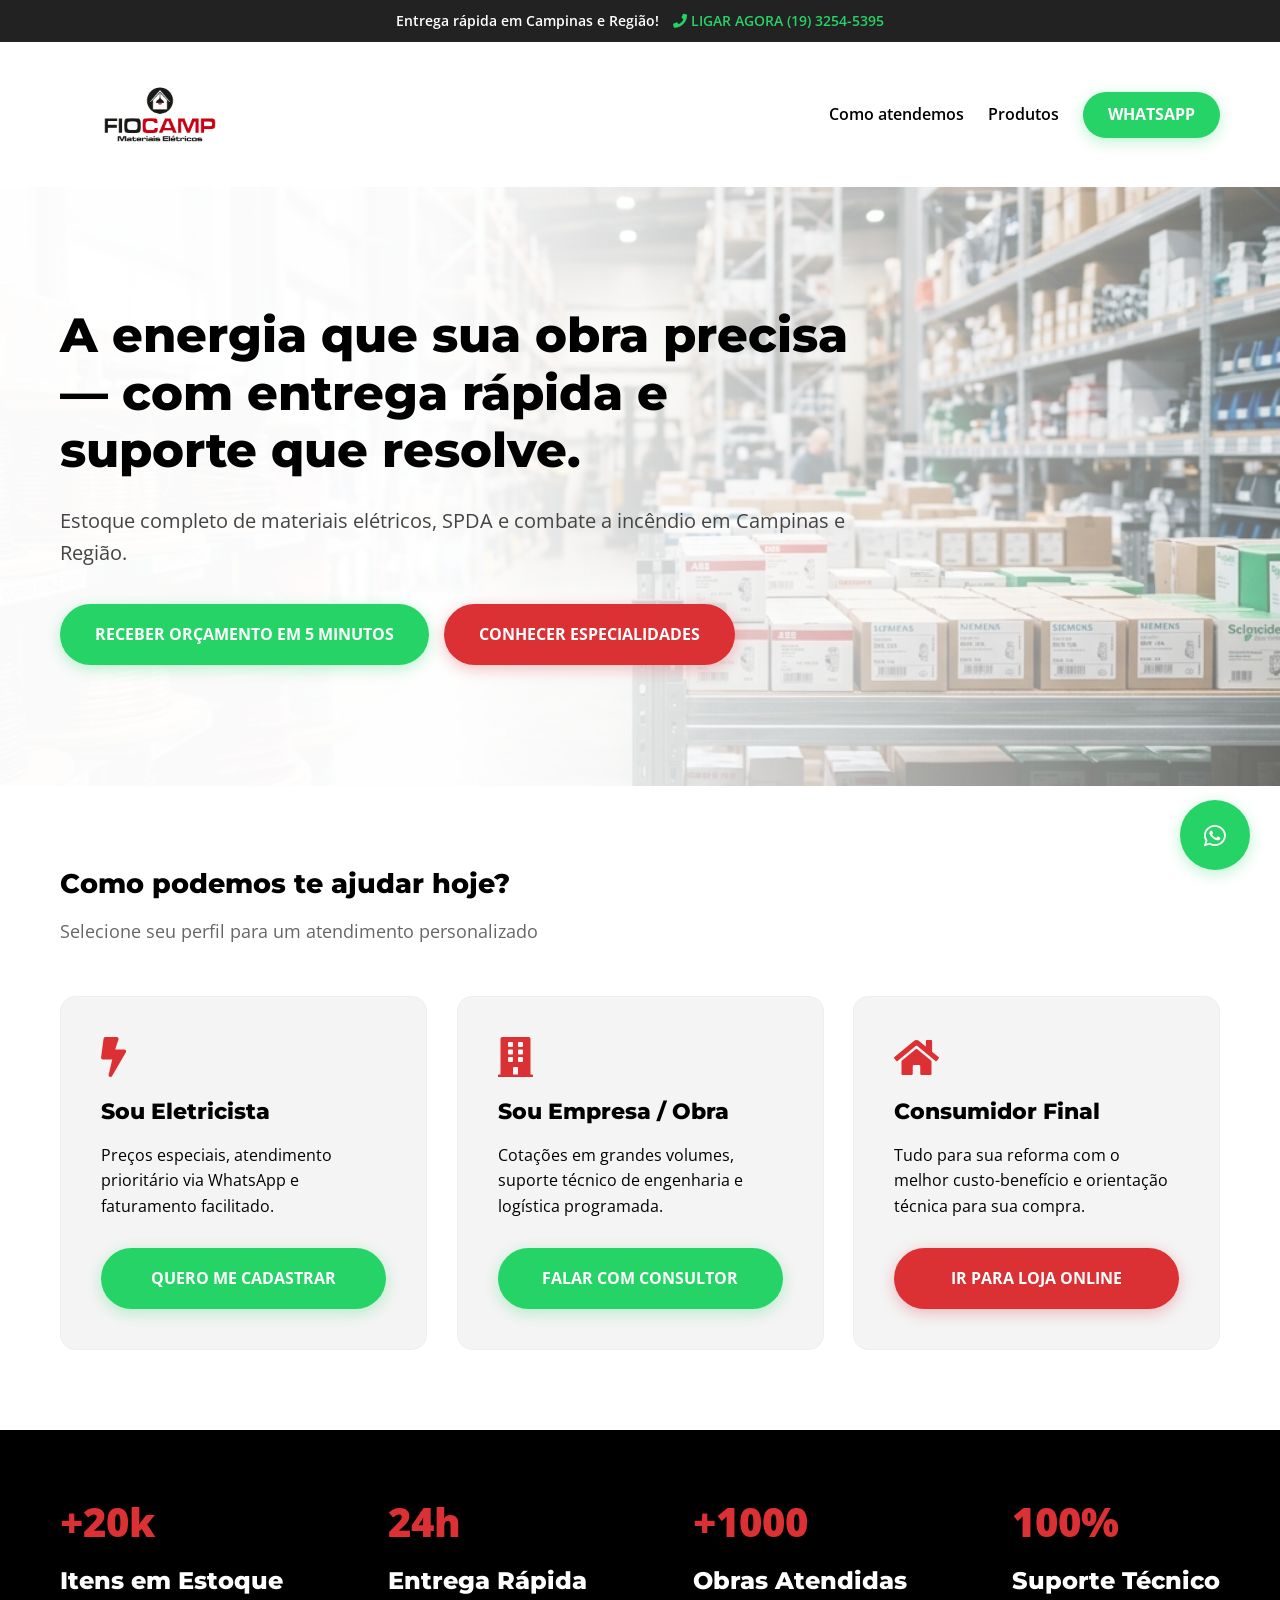
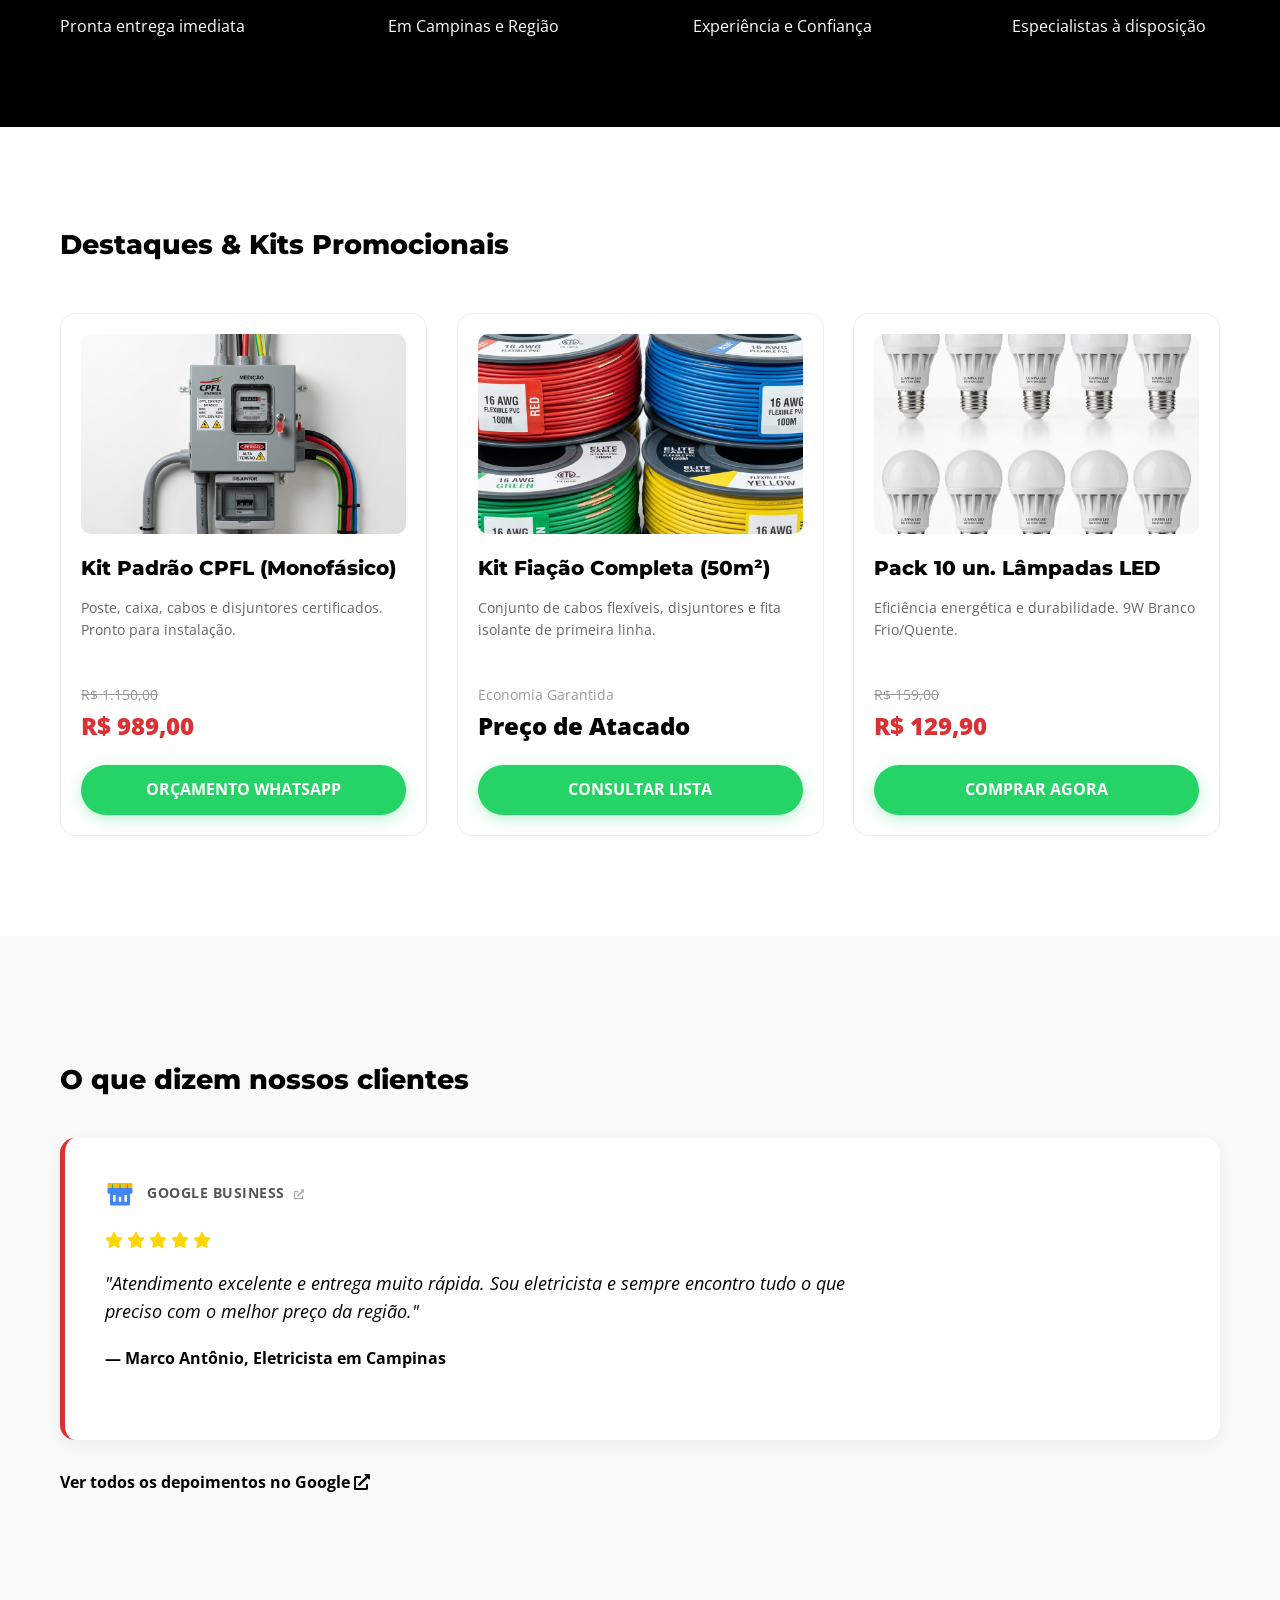
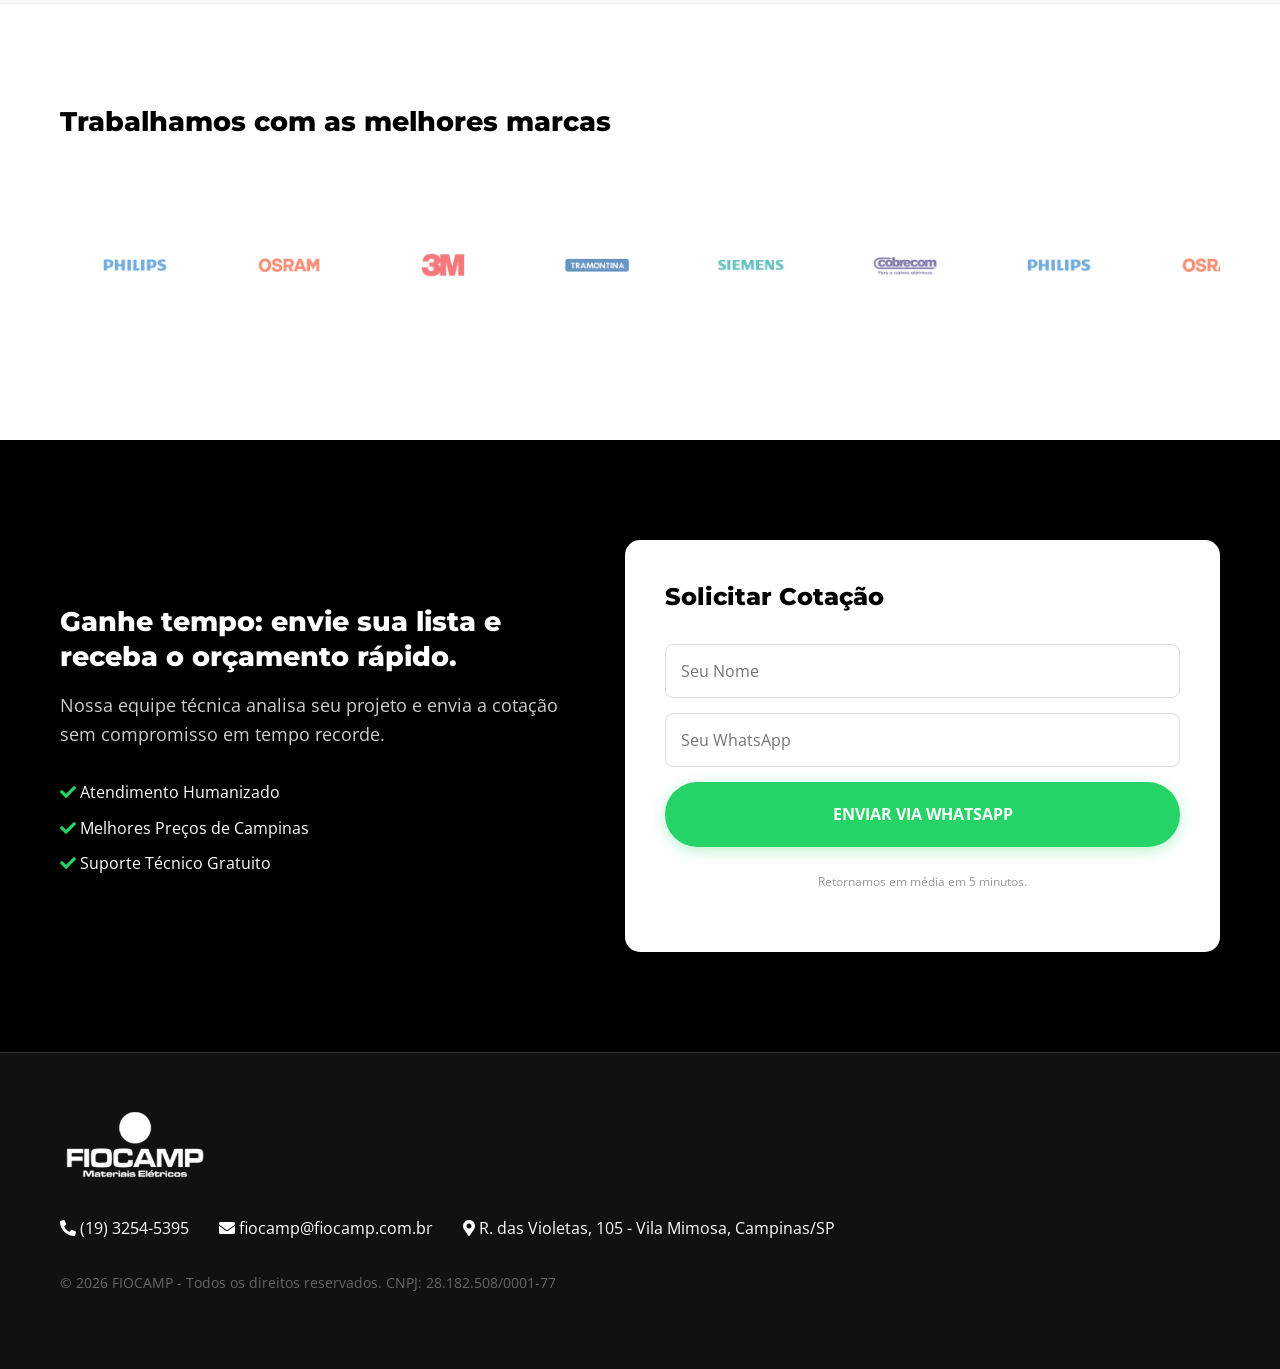
==== commit c7b2866c: "Correções Google Speed" ====
--- a/index.html
+++ b/index.html
@@ -14,14 +14,18 @@
     <meta content="Na Fiocamp você encontra o melhor preço de Campinas e Região. Atendimento especializado para eletricistas e empresas." name="description"/>
     
     <!-- Professional Asset Structure -->
-    <link href="assets/css/style_b1fcbb6258f4.css" rel="stylesheet"/>
-    <link href="assets/css/frontend_5857b08c1a26.css" rel="stylesheet"/>
-    <link href="assets/css/post-6_822594652a7a.css" rel="stylesheet"/>
-    <link href="assets/css/all_f441f834dbaa.css" rel="stylesheet"/>
+    <link href="assets/css/style_b1fcbb6258f4.css" rel="stylesheet" media="print" onload="this.media='all'"/>
+    <link href="assets/css/frontend_5857b08c1a26.css" rel="stylesheet" media="print" onload="this.media='all'"/>
+    <link href="assets/css/post-6_822594652a7a.css" rel="stylesheet" media="print" onload="this.media='all'"/>
+    <link href="assets/css/all_f441f834dbaa.css" rel="stylesheet" media="print" onload="this.media='all'"/>
     <link href="assets/css/fiocamp-main.css" rel="stylesheet"/>
     
-    <link crossorigin="anonymous" href="https://fonts.gstatic.com" rel="preconnect"/>
-    <link href="https://fonts.googleapis.com/css2?family=Montserrat:wght@400;700;800&family=Open+Sans:wght@400;600;700&display=swap" rel="stylesheet">
+    <link rel="preconnect" href="https://fonts.googleapis.com">
+    <link rel="preconnect" href="https://fonts.gstatic.com" crossorigin>
+    <link href="https://fonts.googleapis.com/css2?family=Montserrat:wght@400;700;800&family=Open+Sans:wght@400;600;700&display=swap" rel="stylesheet" media="print" onload="this.media='all'">
+    <noscript>
+        <link href="https://fonts.googleapis.com/css2?family=Montserrat:wght@400;700;800&family=Open+Sans:wght@400;600;700&display=swap" rel="stylesheet">
+    </noscript>
 </head>
 <body class="home">
     <!-- Google Tag Manager (noscript) -->
